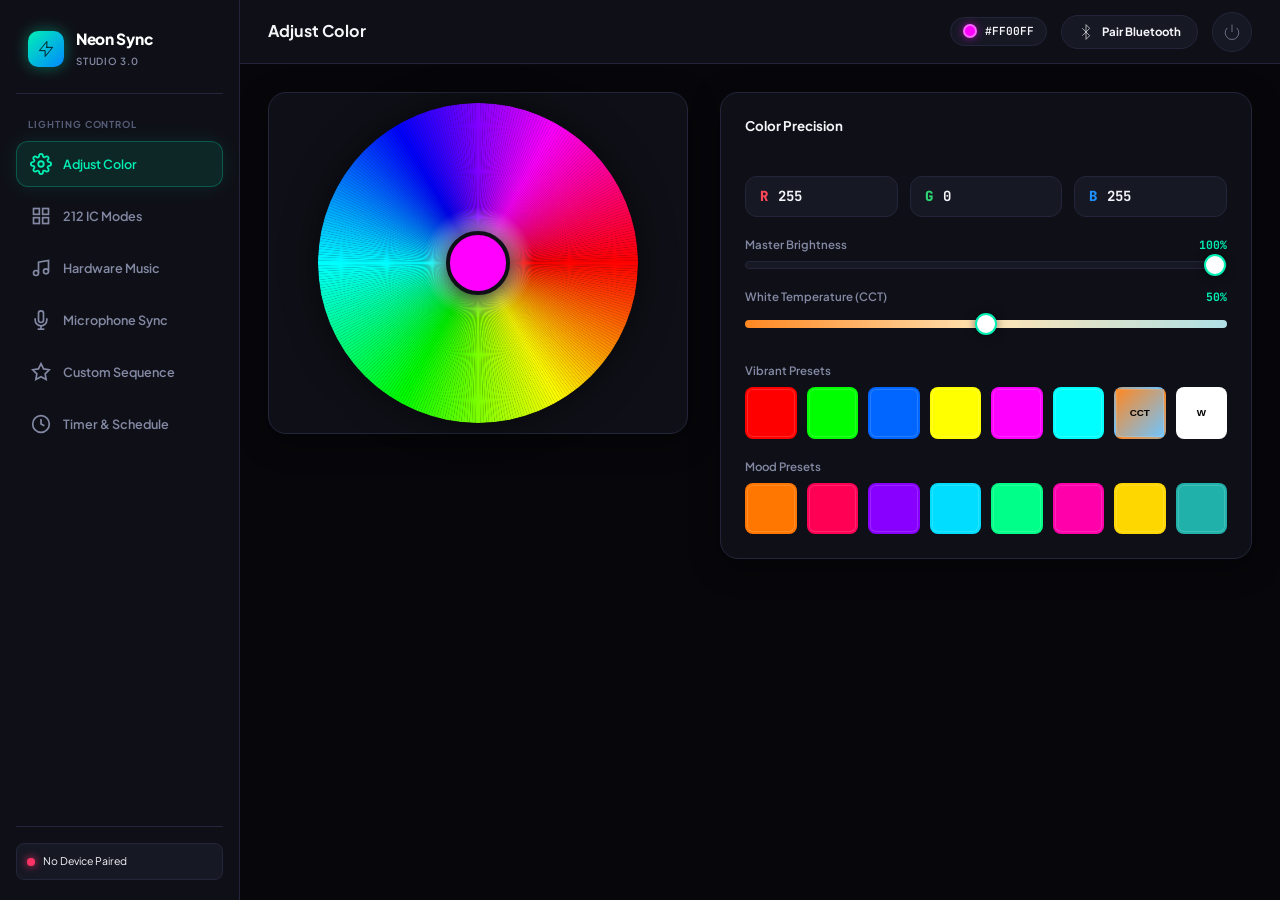
==== led-controller/index.html @ 28103289 "feat: Neon Sync - Web Bluetooth LED Studio with dual PC & Mobile layouts" ====
<!DOCTYPE html>
<html lang="en">
<head>
    <meta charset="UTF-8">
    <meta name="viewport" content="width=device-width, initial-scale=1.0, maximum-scale=1.0, user-scalable=no, viewport-fit=cover">
    <title>Neon Sync — Smart LED Studio</title>
    <meta name="description" content="Ultimate Web Bluetooth Controller for RGB & Addressable LED Strips (MELK-OA10 / ELK-BLEDOM)">
    <link href="https://fonts.googleapis.com/css2?family=Plus+Jakarta+Sans:wght@400;500;600;700;800&family=JetBrains+Mono:wght@500;700&display=swap" rel="stylesheet">
    <style>
        :root {
            --bg-base: #07070b;
            --bg-surface: #0f1017;
            --bg-elevated: #161824;
            --bg-elevated-2: #1e2030;
            --border: #23263a;
            --border-light: #2f344d;
            --text-main: #f4f5f8;
            --text-muted: #8389a4;
            --text-sub: #565c78;
            --accent: #00f0b5;
            --accent-rgb: 0, 240, 181;
            --accent-glow: rgba(0, 240, 181, 0.35);
            --danger: #ff3366;
            --warm: #ffaa44;
            --cool: #70c4ff;
            --radius-lg: 18px;
            --radius-md: 12px;
            --radius-sm: 8px;
            --sidebar-w: 240px;
            --header-h: 64px;
        }

        *, *::before, *::after {
            box-sizing: border-box;
            margin: 0;
            padding: 0;
            -webkit-tap-highlight-color: transparent;
        }

        html, body {
            width: 100%;
            height: 100%;
            overflow: hidden;
            background-color: var(--bg-base);
            color: var(--text-main);
            font-family: 'Plus Jakarta Sans', -apple-system, BlinkMacSystemFont, sans-serif;
            font-size: 14px;
            line-height: 1.4;
        }

        /* ========================================================
           PC / LAPTOP LAYOUT (Default >= 768px)
           ======================================================== */
        .app-container {
            display: flex;
            width: 100vw;
            height: 100vh;
            background-color: var(--bg-base);
        }

        /* --- DESKTOP SIDEBAR --- */
        .sidebar {
            width: var(--sidebar-w);
            height: 100%;
            background-color: var(--bg-surface);
            border-right: 1px solid var(--border);
            display: flex;
            flex-direction: column;
            padding: 20px 16px;
            flex-shrink: 0;
            z-index: 20;
        }

        .brand {
            display: flex;
            align-items: center;
            gap: 12px;
            padding: 8px 12px 24px;
            border-bottom: 1px solid var(--border);
            margin-bottom: 16px;
        }

        .brand-icon {
            width: 36px;
            height: 36px;
            border-radius: 10px;
            background: linear-gradient(135deg, #00f0b5, #0088ff);
            display: flex;
            align-items: center;
            justify-content: center;
            box-shadow: 0 0 15px rgba(0, 240, 181, 0.4);
        }

        .brand-icon svg {
            width: 20px;
            height: 20px;
            color: #000;
        }

        .brand-text h1 {
            font-size: 1.1rem;
            font-weight: 800;
            letter-spacing: -0.02em;
            color: #fff;
        }

        .brand-text span {
            font-size: 0.7rem;
            color: var(--text-muted);
            font-weight: 600;
            text-transform: uppercase;
            letter-spacing: 0.08em;
        }

        .nav-group {
            display: flex;
            flex-direction: column;
            gap: 6px;
            flex: 1;
        }

        .nav-label {
            font-size: 0.68rem;
            font-weight: 700;
            text-transform: uppercase;
            letter-spacing: 0.1em;
            color: var(--text-sub);
            padding: 8px 12px 4px;
        }

        .nav-btn {
            display: flex;
            align-items: center;
            gap: 12px;
            padding: 12px 14px;
            border-radius: var(--radius-md);
            background: transparent;
            border: 1px solid transparent;
            color: var(--text-muted);
            font-size: 0.9rem;
            font-weight: 600;
            cursor: pointer;
            transition: all 0.2s cubic-bezier(0.16, 1, 0.3, 1);
            text-align: left;
            font-family: inherit;
        }

        .nav-btn svg {
            width: 20px;
            height: 20px;
            stroke-width: 2;
            transition: transform 0.2s;
        }

        .nav-btn:hover {
            background-color: var(--bg-elevated);
            color: var(--text-main);
        }

        .nav-btn.active {
            background-color: rgba(var(--accent-rgb), 0.1);
            border-color: rgba(var(--accent-rgb), 0.25);
            color: var(--accent);
            box-shadow: 0 0 20px rgba(var(--accent-rgb), 0.1);
        }

        .nav-btn.active svg {
            transform: scale(1.1);
            color: var(--accent);
        }

        .sidebar-footer {
            padding-top: 16px;
            border-top: 1px solid var(--border);
            display: flex;
            flex-direction: column;
            gap: 10px;
        }

        .device-info-badge {
            background: var(--bg-elevated);
            border: 1px solid var(--border);
            border-radius: var(--radius-sm);
            padding: 10px;
            font-size: 0.75rem;
            display: flex;
            align-items: center;
            gap: 8px;
        }

        .status-light {
            width: 8px;
            height: 8px;
            border-radius: 50%;
            background: var(--danger);
            box-shadow: 0 0 8px var(--danger);
            transition: all 0.3s;
        }

        .status-light.connected {
            background: var(--accent);
            box-shadow: 0 0 10px var(--accent);
        }

        /* --- MAIN VIEW AREA (PC) --- */
        .main-wrapper {
            flex: 1;
            display: flex;
            flex-direction: column;
            height: 100%;
            overflow: hidden;
            min-width: 0;
            background-color: var(--bg-base);
        }

        /* --- TOP APP HEADER (PC & Mobile) --- */
        .header-bar {
            height: var(--header-h);
            background-color: var(--bg-surface);
            border-bottom: 1px solid var(--border);
            display: flex;
            align-items: center;
            justify-content: space-between;
            padding: 0 28px;
            flex-shrink: 0;
            z-index: 10;
        }

        .header-left {
            display: flex;
            align-items: center;
            gap: 16px;
        }

        .page-title {
            font-size: 1.15rem;
            font-weight: 700;
            color: var(--text-main);
        }

        .header-right {
            display: flex;
            align-items: center;
            gap: 14px;
        }

        .live-preview-pill {
            display: flex;
            align-items: center;
            gap: 8px;
            background: var(--bg-elevated);
            border: 1px solid var(--border);
            padding: 6px 12px;
            border-radius: 100px;
            font-size: 0.8rem;
            font-weight: 600;
            font-family: 'JetBrains Mono', monospace;
        }

        .color-dot-live {
            width: 14px;
            height: 14px;
            border-radius: 50%;
            background: #ff00ff;
            box-shadow: 0 0 8px rgba(255, 0, 255, 0.6);
            border: 2px solid rgba(255, 255, 255, 0.4);
            transition: background 0.2s;
        }

        .btn-connect {
            display: flex;
            align-items: center;
            gap: 8px;
            background: var(--bg-elevated);
            color: var(--text-main);
            border: 1px solid var(--border);
            padding: 8px 16px;
            border-radius: 100px;
            font-size: 0.82rem;
            font-weight: 700;
            cursor: pointer;
            transition: all 0.2s;
            font-family: inherit;
        }

        .btn-connect:hover {
            background: var(--bg-elevated-2);
            border-color: var(--border-light);
        }

        .btn-connect.connected {
            background: rgba(var(--accent-rgb), 0.12);
            color: var(--accent);
            border-color: var(--accent);
            box-shadow: 0 0 15px rgba(var(--accent-rgb), 0.2);
        }

        .btn-power {
            width: 40px;
            height: 40px;
            border-radius: 50%;
            background: var(--bg-elevated);
            border: 1px solid var(--border);
            color: var(--text-muted);
            display: flex;
            align-items: center;
            justify-content: center;
            cursor: pointer;
            transition: all 0.25s;
        }

        .btn-power:hover {
            border-color: var(--danger);
            color: var(--danger);
        }

        .btn-power.on {
            background: var(--accent);
            color: #000;
            border-color: var(--accent);
            box-shadow: 0 0 20px var(--accent-glow);
        }

        /* --- SCROLLABLE TAB CONTAINER --- */
        .tab-viewport {
            flex: 1;
            overflow-y: auto;
            overflow-x: hidden;
            padding: 28px;
            scrollbar-width: thin;
            scrollbar-color: var(--border) transparent;
        }

        .tab-viewport::-webkit-scrollbar {
            width: 6px;
        }

        .tab-viewport::-webkit-scrollbar-thumb {
            background: var(--border);
            border-radius: 3px;
        }

        .tab-pane {
            display: none;
            animation: fadeIn 0.25s ease-out;
            max-width: 1200px;
            margin: 0 auto;
        }

        .tab-pane.active {
            display: block;
        }

        @keyframes fadeIn {
            from { opacity: 0; transform: translateY(6px); }
            to { opacity: 1; transform: translateY(0); }
        }

        /* ========================================================
           TAB 1: ADJUST (PC MULTI-COLUMN GRID)
           ======================================================== */
        .adjust-grid {
            display: grid;
            grid-template-columns: 420px 1fr;
            gap: 32px;
            align-items: start;
        }

        .card {
            background: var(--bg-surface);
            border: 1px solid var(--border);
            border-radius: var(--radius-lg);
            padding: 24px;
            box-shadow: 0 8px 30px rgba(0, 0, 0, 0.4);
        }

        .card-header {
            display: flex;
            align-items: center;
            justify-content: space-between;
            margin-bottom: 20px;
        }

        .card-title {
            font-size: 0.95rem;
            font-weight: 700;
            color: var(--text-main);
            display: flex;
            align-items: center;
            gap: 8px;
        }

        .wheel-container {
            display: flex;
            flex-direction: column;
            align-items: center;
            justify-content: center;
            padding: 10px 0;
        }

        .wheel-canvas-wrap {
            position: relative;
            width: 320px;
            height: 320px;
            border-radius: 50%;
            display: flex;
            align-items: center;
            justify-content: center;
            box-shadow: 0 0 35px rgba(0, 0, 0, 0.6);
        }

        #colorWheel {
            border-radius: 50%;
            cursor: crosshair;
            width: 100%;
            height: 100%;
            touch-action: none;
        }

        .wheel-center-preview {
            position: absolute;
            width: 64px;
            height: 64px;
            border-radius: 50%;
            background: #ff00ff;
            border: 4px solid var(--bg-surface);
            box-shadow: 0 4px 20px rgba(0, 0, 0, 0.8);
            pointer-events: none;
            transition: background 0.1s;
        }

        .controls-stack {
            display: flex;
            flex-direction: column;
            gap: 20px;
        }

        /* Precision Inputs */
        .rgb-inputs-row {
            display: grid;
            grid-template-columns: repeat(3, 1fr);
            gap: 12px;
        }

        .rgb-box {
            background: var(--bg-elevated);
            border: 1px solid var(--border);
            border-radius: var(--radius-md);
            padding: 10px 14px;
            display: flex;
            align-items: center;
            gap: 10px;
        }

        .rgb-box span {
            font-weight: 800;
            font-size: 1rem;
            font-family: 'JetBrains Mono', monospace;
        }

        .rgb-box.r-box span { color: #ff4757; }
        .rgb-box.g-box span { color: #2ed573; }
        .rgb-box.b-box span { color: #1e90ff; }

        .rgb-box input {
            width: 100%;
            background: transparent;
            border: none;
            color: var(--text-main);
            font-size: 1rem;
            font-weight: 700;
            font-family: 'JetBrains Mono', monospace;
            outline: none;
        }

        /* Modern Range Sliders */
        .slider-component {
            display: flex;
            flex-direction: column;
            gap: 8px;
        }

        .slider-top {
            display: flex;
            justify-content: space-between;
            align-items: center;
            font-size: 0.82rem;
            font-weight: 600;
            color: var(--text-muted);
        }

        .slider-val-badge {
            color: var(--accent);
            font-family: 'JetBrains Mono', monospace;
            font-weight: 700;
        }

        .range-slider {
            -webkit-appearance: none;
            appearance: none;
            width: 100%;
            height: 8px;
            background: var(--bg-elevated);
            border: 1px solid var(--border);
            border-radius: 100px;
            outline: none;
        }

        .range-slider::-webkit-slider-thumb {
            -webkit-appearance: none;
            appearance: none;
            width: 22px;
            height: 22px;
            border-radius: 50%;
            background: #fff;
            cursor: pointer;
            box-shadow: 0 0 10px rgba(0, 0, 0, 0.5);
            border: 2px solid var(--accent);
            transition: transform 0.15s;
        }

        .range-slider::-webkit-slider-thumb:hover {
            transform: scale(1.15);
        }

        /* CCT Color Temperature Slider */
        .cct-slider-wrap {
            position: relative;
        }

        .cct-slider {
            background: linear-gradient(90deg, #ff8822 0%, #ffe4b5 50%, #b0e0e6 100%);
            border: none;
        }

        /* Preset Color Buttons */
        .palette-grid {
            display: grid;
            grid-template-columns: repeat(8, 1fr);
            gap: 10px;
        }

        .palette-chip {
            aspect-ratio: 1;
            border-radius: var(--radius-sm);
            border: 2px solid transparent;
            cursor: pointer;
            transition: all 0.15s cubic-bezier(0.16, 1, 0.3, 1);
            position: relative;
            box-shadow: inset 0 0 0 1px rgba(255, 255, 255, 0.15);
            display: flex;
            align-items: center;
            justify-content: center;
            font-size: 0.7rem;
            font-weight: 800;
            color: #000;
        }

        .palette-chip:hover {
            transform: scale(1.15);
            z-index: 2;
            box-shadow: 0 4px 12px rgba(0, 0, 0, 0.5);
        }

        .palette-chip:active {
            transform: scale(0.95);
        }

        /* ========================================================
           TAB 2: STYLE (212 ADDRESSABLE MODES)
           ======================================================== */
        .style-header-bar {
            display: flex;
            align-items: center;
            justify-content: space-between;
            gap: 20px;
            margin-bottom: 24px;
            background: var(--bg-surface);
            padding: 16px 20px;
            border-radius: var(--radius-md);
            border: 1px solid var(--border);
        }

        .category-tabs {
            display: flex;
            background: var(--bg-elevated);
            padding: 4px;
            border-radius: var(--radius-sm);
            gap: 4px;
        }

        .cat-btn {
            background: transparent;
            border: none;
            color: var(--text-muted);
            padding: 8px 16px;
            border-radius: 6px;
            font-size: 0.85rem;
            font-weight: 600;
            cursor: pointer;
            transition: all 0.2s;
            font-family: inherit;
        }

        .cat-btn.active {
            background: var(--accent);
            color: #000;
            box-shadow: 0 2px 8px var(--accent-glow);
        }

        .modes-grid-container {
            display: grid;
            grid-template-columns: repeat(auto-fill, minmax(200px, 1fr));
            gap: 12px;
            max-height: calc(100vh - 280px);
            overflow-y: auto;
            padding-right: 6px;
        }

        .mode-tile {
            background: var(--bg-surface);
            border: 1px solid var(--border);
            border-radius: var(--radius-md);
            padding: 16px;
            cursor: pointer;
            transition: all 0.2s;
            display: flex;
            align-items: center;
            gap: 12px;
        }

        .mode-tile:hover {
            border-color: rgba(var(--accent-rgb), 0.4);
            background: var(--bg-elevated);
            transform: translateY(-2px);
        }

        .mode-tile.active {
            border-color: var(--accent);
            background: rgba(var(--accent-rgb), 0.08);
            box-shadow: 0 0 20px rgba(var(--accent-rgb), 0.15);
        }

        .mode-tile-num {
            font-family: 'JetBrains Mono', monospace;
            font-size: 0.75rem;
            font-weight: 700;
            color: var(--text-sub);
            background: var(--bg-elevated);
            padding: 4px 8px;
            border-radius: 6px;
        }

        .mode-tile.active .mode-tile-num {
            color: var(--accent);
            background: rgba(var(--accent-rgb), 0.15);
        }

        .mode-tile-name {
            font-size: 0.88rem;
            font-weight: 600;
            color: var(--text-main);
            white-space: nowrap;
            overflow: hidden;
            text-overflow: ellipsis;
        }

        /* ========================================================
           TAB 3: MUSIC (HARDWARE CHIP MODES)
           ======================================================== */
        .music-cards-grid {
            display: grid;
            grid-template-columns: repeat(auto-fill, minmax(220px, 1fr));
            gap: 16px;
        }

        .hw-music-card {
            background: var(--bg-surface);
            border: 1px solid var(--border);
            border-radius: var(--radius-lg);
            padding: 24px 20px;
            display: flex;
            flex-direction: column;
            align-items: center;
            text-align: center;
            gap: 12px;
            cursor: pointer;
            transition: all 0.2s;
        }

        .hw-music-card:hover {
            border-color: rgba(var(--accent-rgb), 0.4);
            transform: translateY(-3px);
            background: var(--bg-elevated);
        }

        .hw-music-card.active {
            border-color: var(--accent);
            background: rgba(var(--accent-rgb), 0.1);
            box-shadow: 0 0 25px rgba(var(--accent-rgb), 0.2);
        }

        .hw-music-icon {
            font-size: 2.2rem;
        }

        .hw-music-name {
            font-size: 1rem;
            font-weight: 700;
            color: var(--text-main);
        }

        .hw-music-desc {
            font-size: 0.75rem;
            color: var(--text-muted);
        }

        /* ========================================================
           TAB 4: MIC SYNC (LIVE BROWSER WEB AUDIO)
           ======================================================== */
        .mic-layout {
            display: flex;
            flex-direction: column;
            gap: 28px;
            max-width: 800px;
            margin: 0 auto;
        }

        .mic-hero-card {
            background: var(--bg-surface);
            border: 1px solid var(--border);
            border-radius: var(--radius-lg);
            padding: 28px;
            display: flex;
            flex-direction: column;
            align-items: center;
            gap: 20px;
            text-align: center;
        }

        .visualizer-canvas {
            width: 100%;
            height: 120px;
            background: var(--bg-elevated);
            border-radius: var(--radius-md);
            border: 1px solid var(--border);
        }

        .models-grid-8 {
            display: grid;
            grid-template-columns: repeat(4, 1fr);
            gap: 12px;
            width: 100%;
        }

        .model-chip {
            background: var(--bg-elevated);
            border: 1px solid var(--border);
            border-radius: var(--radius-md);
            padding: 14px 10px;
            display: flex;
            flex-direction: column;
            align-items: center;
            gap: 6px;
            cursor: pointer;
            transition: all 0.2s;
            font-family: inherit;
        }

        .model-chip:hover {
            border-color: var(--border-light);
            background: var(--bg-elevated-2);
        }

        .model-chip.active {
            border-color: var(--accent);
            background: rgba(var(--accent-rgb), 0.12);
            color: var(--accent);
            box-shadow: 0 0 15px rgba(var(--accent-rgb), 0.15);
        }

        .model-chip-icon {
            font-size: 1.4rem;
        }

        .model-chip-title {
            font-size: 0.8rem;
            font-weight: 700;
            color: var(--text-main);
        }

        .model-chip.active .model-chip-title {
            color: var(--accent);
        }

        /* ========================================================
           TAB 5: CUSTOM SEQUENCE STUDIO
           ======================================================== */
        .seq-studio {
            display: flex;
            flex-direction: column;
            gap: 24px;
            max-width: 800px;
            margin: 0 auto;
        }

        .timeline-box {
            background: var(--bg-surface);
            border: 1px solid var(--border);
            border-radius: var(--radius-lg);
            padding: 24px;
        }

        .timeline-blocks {
            display: flex;
            flex-wrap: wrap;
            gap: 12px;
            min-height: 70px;
            align-items: center;
            justify-content: flex-start;
            padding: 16px;
            background: var(--bg-elevated);
            border-radius: var(--radius-md);
            border: 1px dashed var(--border-light);
            margin-bottom: 20px;
        }

        .timeline-block {
            width: 48px;
            height: 48px;
            border-radius: var(--radius-sm);
            border: 2px solid rgba(255, 255, 255, 0.2);
            cursor: pointer;
            position: relative;
            transition: all 0.2s;
            box-shadow: 0 4px 10px rgba(0, 0, 0, 0.5);
        }

        .timeline-block:hover {
            transform: scale(1.1);
        }

        .timeline-block.active {
            transform: scale(1.25);
            border-color: var(--accent);
            box-shadow: 0 0 20px var(--accent-glow);
            z-index: 5;
        }

        .timeline-controls {
            display: flex;
            gap: 12px;
            align-items: center;
        }

        .color-picker-custom {
            width: 48px;
            height: 48px;
            border: 2px solid var(--border);
            border-radius: var(--radius-sm);
            background: none;
            cursor: pointer;
            padding: 0;
        }

        .color-picker-custom::-webkit-color-swatch-wrapper { padding: 0; }
        .color-picker-custom::-webkit-color-swatch { border: none; border-radius: 6px; }

        /* ========================================================
           TAB 6: SCHEDULE & AUTOMATION
           ======================================================== */
        .schedule-grid {
            display: grid;
            grid-template-columns: 1fr 1fr;
            gap: 24px;
            max-width: 800px;
            margin: 0 auto;
        }

        .timer-buttons-grid {
            display: grid;
            grid-template-columns: repeat(2, 1fr);
            gap: 10px;
        }

        .btn-timer {
            background: var(--bg-elevated);
            border: 1px solid var(--border);
            color: var(--text-main);
            padding: 14px;
            border-radius: var(--radius-md);
            font-size: 0.9rem;
            font-weight: 700;
            cursor: pointer;
            transition: all 0.2s;
            font-family: inherit;
        }

        .btn-timer:hover {
            border-color: var(--accent);
            background: var(--bg-elevated-2);
        }

        .btn-timer.cancel-timer {
            grid-column: 1 / -1;
            border-color: rgba(255, 51, 102, 0.3);
            color: var(--danger);
        }

        .btn-timer.cancel-timer:hover {
            background: rgba(255, 51, 102, 0.1);
        }

        .time-pick-row {
            display: flex;
            align-items: center;
            justify-content: space-between;
            background: var(--bg-elevated);
            border: 1px solid var(--border);
            border-radius: var(--radius-md);
            padding: 12px 16px;
            margin-bottom: 12px;
        }

        .time-pick-row label {
            font-weight: 600;
            color: var(--text-muted);
        }

        .time-pick-row input[type="time"] {
            background: transparent;
            border: none;
            color: var(--text-main);
            font-size: 1.1rem;
            font-weight: 700;
            font-family: 'JetBrains Mono', monospace;
            outline: none;
        }

        /* Generic Action Buttons */
        .btn-action {
            padding: 12px 24px;
            border-radius: var(--radius-md);
            font-size: 0.9rem;
            font-weight: 700;
            cursor: pointer;
            border: none;
            transition: all 0.2s;
            font-family: inherit;
            display: inline-flex;
            align-items: center;
            justify-content: center;
            gap: 8px;
        }

        .btn-primary {
            background: var(--accent);
            color: #000;
            box-shadow: 0 4px 15px var(--accent-glow);
        }

        .btn-primary:hover {
            transform: translateY(-2px);
            box-shadow: 0 6px 20px var(--accent-glow);
        }

        .btn-outline {
            background: var(--bg-elevated);
            color: var(--text-main);
            border: 1px solid var(--border);
        }

        .btn-outline:hover {
            background: var(--bg-elevated-2);
            border-color: var(--border-light);
        }

        .btn-danger-outline {
            background: transparent;
            color: var(--danger);
            border: 1px solid rgba(255, 51, 102, 0.3);
        }

        .btn-danger-outline:hover {
            background: rgba(255, 51, 102, 0.1);
        }

        /* ========================================================
           MOBILE PHONE EXCLUSIVE STYLING (< 768px)
           ======================================================== */
        .mobile-bottom-nav {
            display: none;
        }

        @media (max-width: 767px) {
            .sidebar {
                display: none !important;
            }

            .header-bar {
                padding: 0 16px;
                height: 56px;
            }

            .page-title {
                font-size: 1rem;
            }

            .tab-viewport {
                padding: 16px;
                padding-bottom: 90px; /* space for bottom nav */
            }

            /* Adjust Grid on Mobile: 1 Column */
            .adjust-grid {
                grid-template-columns: 1fr;
                gap: 20px;
            }

            .wheel-canvas-wrap {
                width: 260px;
                height: 260px;
            }

            .wheel-center-preview {
                width: 52px;
                height: 52px;
            }

            .palette-grid {
                grid-template-columns: repeat(4, 1fr);
                gap: 8px;
            }

            .style-header-bar {
                flex-direction: column;
                align-items: stretch;
                gap: 12px;
            }

            .category-tabs {
                overflow-x: auto;
                scrollbar-width: none;
            }

            .category-tabs::-webkit-scrollbar { display: none; }

            .modes-grid-container {
                grid-template-columns: 1fr;
                max-height: calc(100vh - 240px);
            }

            .music-cards-grid {
                grid-template-columns: 1fr 1fr;
                gap: 10px;
            }

            .models-grid-8 {
                grid-template-columns: repeat(2, 1fr);
            }

            .schedule-grid {
                grid-template-columns: 1fr;
                gap: 16px;
            }

            /* MOBILE BOTTOM TAB BAR */
            .mobile-bottom-nav {
                display: flex;
                position: fixed;
                bottom: 0;
                left: 0;
                width: 100vw;
                height: 64px;
                background-color: var(--bg-surface);
                border-top: 1px solid var(--border);
                z-index: 100;
                padding-bottom: env(safe-area-inset-bottom);
                box-shadow: 0 -4px 20px rgba(0, 0, 0, 0.5);
            }

            .mob-nav-item {
                flex: 1;
                display: flex;
                flex-direction: column;
                align-items: center;
                justify-content: center;
                gap: 4px;
                background: transparent;
                border: none;
                color: var(--text-muted);
                font-size: 0.65rem;
                font-weight: 700;
                cursor: pointer;
                font-family: inherit;
                transition: color 0.15s;
            }

            .mob-nav-item svg {
                width: 20px;
                height: 20px;
                stroke-width: 2;
                transition: transform 0.15s;
            }

            .mob-nav-item.active {
                color: var(--accent);
            }

            .mob-nav-item.active svg {
                transform: translateY(-2px);
                color: var(--accent);
            }
        }
    </style>
</head>
<body>
    <div class="app-container">
        <!-- ============================================
             PC SIDEBAR NAVIGATION
             ============================================ -->
        <aside class="sidebar">
            <div class="brand">
                <div class="brand-icon">
                    <svg viewBox="0 0 24 24" fill="none" stroke="currentColor"><path stroke-linecap="round" stroke-linejoin="round" d="M13 10V3L4 14h7v7l9-11h-7z"/></svg>
                </div>
                <div class="brand-text">
                    <h1>Neon Sync</h1>
                    <span>Studio 3.0</span>
                </div>
            </div>

            <nav class="nav-group">
                <span class="nav-label">Lighting Control</span>
                <button class="nav-btn active" data-tab="tab-adjust">
                    <svg viewBox="0 0 24 24" fill="none" stroke="currentColor"><circle cx="12" cy="12" r="3"/><path d="M19.4 15a1.65 1.65 0 0 0 .33 1.82l.06.06a2 2 0 0 1 0 2.83 2 2 0 0 1-2.83 0l-.06-.06a1.65 1.65 0 0 0-1.82-.33 1.65 1.65 0 0 0-1 1.51V21a2 2 0 0 1-2 2 2 2 0 0 1-2-2v-.09A1.65 1.65 0 0 0 9 19.4a1.65 1.65 0 0 0-1.82.33l-.06.06a2 2 0 0 1-2.83 0 2 2 0 0 1 0-2.83l.06-.06A1.65 1.65 0 0 0 4.68 15a1.65 1.65 0 0 0-1.51-1H3a2 2 0 0 1-2-2 2 2 0 0 1 2-2h.09A1.65 1.65 0 0 0 4.6 9a1.65 1.65 0 0 0-.33-1.82l-.06-.06a2 2 0 0 1 0-2.83 2 2 0 0 1 2.83 0l.06.06A1.65 1.65 0 0 0 9 4.68a1.65 1.65 0 0 0 1-1.51V3a2 2 0 0 1 2-2 2 2 0 0 1 2 2v.09a1.65 1.65 0 0 0 1 1.51 1.65 1.65 0 0 0 1.82-.33l.06-.06a2 2 0 0 1 2.83 0 2 2 0 0 1 0 2.83l-.06.06a1.65 1.65 0 0 0-.33 1.82V9a1.65 1.65 0 0 0 1.51 1H21a2 2 0 0 1 2 2 2 2 0 0 1-2 2h-.09a1.65 1.65 0 0 0-1.51 1z"/></svg>
                    <span>Adjust Color</span>
                </button>
                <button class="nav-btn" data-tab="tab-style">
                    <svg viewBox="0 0 24 24" fill="none" stroke="currentColor"><rect x="3" y="3" width="7" height="7"/><rect x="14" y="3" width="7" height="7"/><rect x="14" y="14" width="7" height="7"/><rect x="3" y="14" width="7" height="7"/></svg>
                    <span>212 IC Modes</span>
                </button>
                <button class="nav-btn" data-tab="tab-music">
                    <svg viewBox="0 0 24 24" fill="none" stroke="currentColor"><path d="M9 18V5l12-2v13"/><circle cx="6" cy="18" r="3"/><circle cx="18" cy="16" r="3"/></svg>
                    <span>Hardware Music</span>
                </button>
                <button class="nav-btn" data-tab="tab-mic">
                    <svg viewBox="0 0 24 24" fill="none" stroke="currentColor"><path d="M12 1a3 3 0 0 0-3 3v8a3 3 0 0 0 6 0V4a3 3 0 0 0-3-3z"/><path d="M19 10v2a7 7 0 0 1-14 0v-2"/><line x1="12" y1="19" x2="12" y2="23"/><line x1="8" y1="23" x2="16" y2="23"/></svg>
                    <span>Microphone Sync</span>
                </button>
                <button class="nav-btn" data-tab="tab-custom">
                    <svg viewBox="0 0 24 24" fill="none" stroke="currentColor"><polygon points="12 2 15.09 8.26 22 9.27 17 14.14 18.18 21.02 12 17.77 5.82 21.02 7 14.14 2 9.27 8.91 8.26 12 2"/></svg>
                    <span>Custom Sequence</span>
                </button>
                <button class="nav-btn" data-tab="tab-schedule">
                    <svg viewBox="0 0 24 24" fill="none" stroke="currentColor"><circle cx="12" cy="12" r="10"/><polyline points="12 6 12 12 16 14"/></svg>
                    <span>Timer & Schedule</span>
                </button>
            </nav>

            <div class="sidebar-footer">
                <div class="device-info-badge">
                    <span class="status-light" id="sidebarStatusLight"></span>
                    <span id="sidebarDeviceName">No Device Paired</span>
                </div>
            </div>
        </aside>

        <!-- ============================================
             MAIN CONTENT VIEW AREA
             ============================================ -->
        <div class="main-wrapper">
            <!-- TOP APP BAR -->
            <header class="header-bar">
                <div class="header-left">
                    <h2 class="page-title" id="pageTitle">Adjust Color</h2>
                </div>
                <div class="header-right">
                    <div class="live-preview-pill">
                        <div class="color-dot-live" id="liveColorDot"></div>
                        <span id="liveHexLabel">#FF00FF</span>
                    </div>
                    <button id="connectBtn" class="btn-connect">
                        <svg viewBox="0 0 24 24" width="16" height="16" stroke="currentColor" fill="none"><path d="M6.5 6.5l11 11L12 23V1l5.5 5.5-11 11"/></svg>
                        <span id="connStatusText">Pair Bluetooth</span>
                    </button>
                    <button id="powerBtn" class="btn-power">
                        <svg viewBox="0 0 24 24" width="18" height="18" stroke="currentColor" fill="none"><path d="M18.36 6.64a9 9 0 1 1-12.73 0"/><line x1="12" y1="2" x2="12" y2="12"/></svg>
                    </button>
                </div>
            </header>

            <!-- SCROLLABLE TAB VIEWPORT -->
            <main class="tab-viewport">
                <!-- ============================================
                     TAB 1: ADJUST
                     ============================================ -->
                <section class="tab-pane active" id="tab-adjust">
                    <div class="adjust-grid">
                        <!-- Left Card: Color Wheel -->
                        <div class="card wheel-container">
                            <div class="wheel-canvas-wrap">
                                <canvas id="colorWheel" width="400" height="400"></canvas>
                                <div class="wheel-center-preview" id="wheelCenterPreview"></div>
                            </div>
                        </div>

                        <!-- Right Card: Controls & Palettes -->
                        <div class="card controls-stack">
                            <div class="card-header">
                                <h3 class="card-title">Color Precision</h3>
                            </div>

                            <!-- RGB Numeric Inputs -->
                            <div class="rgb-inputs-row">
                                <div class="rgb-box r-box"><span>R</span><input type="number" id="inputR" min="0" max="255" value="255"></div>
                                <div class="rgb-box g-box"><span>G</span><input type="number" id="inputG" min="0" max="255" value="0"></div>
                                <div class="rgb-box b-box"><span>B</span><input type="number" id="inputB" min="0" max="255" value="255"></div>
                            </div>

                            <!-- Brightness Slider -->
                            <div class="slider-component">
                                <div class="slider-top">
                                    <span>Master Brightness</span>
                                    <span class="slider-val-badge" id="brightVal">100%</span>
                                </div>
                                <input type="range" id="brightnessSlider" min="0" max="100" value="100" class="range-slider">
                            </div>

                            <!-- Color Temperature CCT Slider -->
                            <div class="slider-component">
                                <div class="slider-top">
                                    <span>White Temperature (CCT)</span>
                                    <span class="slider-val-badge" id="cctVal">50%</span>
                                </div>
                                <div class="cct-slider-wrap">
                                    <input type="range" id="cctSlider" min="0" max="100" value="50" class="range-slider cct-slider">
                                </div>
                            </div>

                            <!-- Quick Presets -->
                            <div class="slider-component" style="margin-top: 10px;">
                                <div class="slider-top">
                                    <span>Vibrant Presets</span>
                                </div>
                                <div class="palette-grid">
                                    <button class="palette-chip" style="background:#ff0000" data-r="255" data-g="0" data-b="0"></button>
                                    <button class="palette-chip" style="background:#00ff00" data-r="0" data-g="255" data-b="0"></button>
                                    <button class="palette-chip" style="background:#0066ff" data-r="0" data-g="102" data-b="255"></button>
                                    <button class="palette-chip" style="background:#ffff00" data-r="255" data-g="255" data-b="0"></button>
                                    <button class="palette-chip" style="background:#ff00ff" data-r="255" data-g="0" data-b="255"></button>
                                    <button class="palette-chip" style="background:#00ffff" data-r="0" data-g="255" data-b="255"></button>
                                    <button class="palette-chip" style="background:linear-gradient(135deg,#ff8822,#70c4ff); color:#000;" id="cctPresetBtn">CCT</button>
                                    <button class="palette-chip" style="background:#ffffff" data-r="255" data-g="255" data-b="255">W</button>
                                </div>
                            </div>

                            <!-- Scene Presets -->
                            <div class="slider-component">
                                <div class="slider-top">
                                    <span>Mood Presets</span>
                                </div>
                                <div class="palette-grid">
                                    <button class="palette-chip" style="background:#ff7700" data-r="255" data-g="119" data-b="0"></button>
                                    <button class="palette-chip" style="background:#ff0055" data-r="255" data-g="0" data-b="85"></button>
                                    <button class="palette-chip" style="background:#8800ff" data-r="136" data-g="0" data-b="255"></button>
                                    <button class="palette-chip" style="background:#00ddff" data-r="0" data-g="221" data-b="255"></button>
                                    <button class="palette-chip" style="background:#00ff88" data-r="0" data-g="255" data-b="136"></button>
                                    <button class="palette-chip" style="background:#ff00aa" data-r="255" data-g="0" data-b="170"></button>
                                    <button class="palette-chip" style="background:#ffd700" data-r="255" data-g="215" data-b="0"></button>
                                    <button class="palette-chip" style="background:#20b2aa" data-r="32" data-g="178" data-b="170"></button>
                                </div>
                            </div>
                        </div>
                    </div>
                </section>

                <!-- ============================================
                     TAB 2: STYLE (212 IC MODES)
                     ============================================ -->
                <section class="tab-pane" id="tab-style">
                    <div class="style-header-bar">
                        <div class="category-tabs">
                            <button class="cat-btn active" data-filter="basic">Basic (1-47)</button>
                            <button class="cat-btn" data-filter="curtain">Curtain (48-99)</button>
                            <button class="cat-btn" data-filter="trans">Trans (100-150)</button>
                            <button class="cat-btn" data-filter="water">Water (151-212)</button>
                        </div>
                        <div class="slider-component" style="min-width: 240px;">
                            <div class="slider-top">
                                <span>Animation Speed</span>
                                <span class="slider-val-badge" id="styleSpeedVal">50</span>
                            </div>
                            <input type="range" id="speedSlider" min="0" max="100" value="50" class="range-slider">
                        </div>
                    </div>

                    <div class="modes-grid-container" id="modesList">
                        <!-- Populated by JS -->
                    </div>
                </section>

                <!-- ============================================
                     TAB 3: HARDWARE MUSIC MODES
                     ============================================ -->
                <section class="tab-pane" id="tab-music">
                    <div class="style-header-bar" style="margin-bottom: 24px;">
                        <div>
                            <h3 style="font-size: 1rem; font-weight:700;">Chipset Audio Sync</h3>
                            <p style="color:var(--text-muted); font-size:0.8rem;">Internal microphone on the LED strip hardware.</p>
                        </div>
                        <div class="slider-component" style="min-width: 200px;">
                            <div class="slider-top">
                                <span>Reaction Speed</span>
                            </div>
                            <input type="range" id="musicHwSpeed" min="0" max="100" value="50" class="range-slider">
                        </div>
                    </div>

                    <div class="music-cards-grid" id="hwMusicGrid">
                        <!-- Populated by JS -->
                    </div>
                </section>

                <!-- ============================================
                     TAB 4: MICROPHONE SYNC (WEB AUDIO)
                     ============================================ -->
                <section class="tab-pane" id="tab-mic">
                    <div class="mic-layout">
                        <div class="mic-hero-card">
                            <h3 style="font-size: 1.2rem; font-weight: 800;">Real-Time Browser Audio Sync</h3>
                            <p style="color: var(--text-muted); font-size: 0.85rem; max-width: 500px;">
                                Streams audio directly from your laptop or mobile microphone with ultra-low latency.
                            </p>

                            <canvas id="visualizer" class="visualizer-canvas" width="700" height="140"></canvas>

                            <div style="display: flex; gap: 16px; align-items: center; width: 100%; max-width: 400px;">
                                <div class="slider-component" style="flex:1;">
                                    <div class="slider-top">
                                        <span>Mic Sensitivity</span>
                                        <span class="slider-val-badge" id="micSensVal">5</span>
                                    </div>
                                    <input type="range" id="micSensitivity" min="1" max="10" value="5" class="range-slider">
                                </div>
                                <button id="musicSyncBtn" class="btn-action btn-primary" style="margin-top: 14px;">
                                    Start Listening
                                </button>
                            </div>
                        </div>

                        <div class="card">
                            <div class="card-header">
                                <h3 class="card-title">Select Reaction Algorithm</h3>
                            </div>
                            <div class="models-grid-8" id="micModelsContainer">
                                <button class="model-chip active" data-model="1"><span class="model-chip-icon">🎵</span><span class="model-chip-title">Classic Beat</span></button>
                                <button class="model-chip" data-model="2"><span class="model-chip-icon">🌈</span><span class="model-chip-title">Dynamic RGB</span></button>
                                <button class="model-chip" data-model="3"><span class="model-chip-icon">✨</span><span class="model-chip-title">Rainbow Flow</span></button>
                                <button class="model-chip" data-model="4"><span class="model-chip-icon">⚡</span><span class="model-chip-title">Strobe Beat</span></button>
                                <button class="model-chip" data-model="5"><span class="model-chip-icon">💫</span><span class="model-chip-title">Energy Pulse</span></button>
                                <button class="model-chip" data-model="6"><span class="model-chip-icon">🔊</span><span class="model-chip-title">Bass Drop</span></button>
                                <button class="model-chip" data-model="7"><span class="model-chip-icon">🎸</span><span class="model-chip-title">Vocal React</span></button>
                                <button class="model-chip" data-model="8"><span class="model-chip-icon">🌊</span><span class="model-chip-title">Chill Wave</span></button>
                            </div>
                        </div>
                    </div>
                </section>

                <!-- ============================================
                     TAB 5: CUSTOM SEQUENCE STUDIO
                     ============================================ -->
                <section class="tab-pane" id="tab-custom">
                    <div class="seq-studio">
                        <div class="timeline-box">
                            <div class="card-header">
                                <h3 class="card-title">Color Sequence Timeline</h3>
                                <button id="clearSeqBtn" class="btn-action btn-danger-outline" style="padding: 6px 14px; font-size: 0.78rem;">Clear All</button>
                            </div>

                            <div class="timeline-blocks" id="seqTimeline">
                                <!-- Populated by JS -->
                            </div>

                            <div class="timeline-controls">
                                <input type="color" id="seqColorPicker" value="#00f0b5" class="color-picker-custom">
                                <button id="addSeqColorBtn" class="btn-action btn-outline">+ Add Color</button>
                            </div>
                        </div>

                        <div class="card controls-stack">
                            <div class="slider-component">
                                <div class="slider-top">
                                    <span>Cycle Speed</span>
                                    <span class="slider-val-badge" id="seqSpeedVal">Medium</span>
                                </div>
                                <input type="range" id="seqSpeedSlider" min="0" max="100" value="50" class="range-slider">
                            </div>

                            <div style="display: flex; gap: 10px;">
                                <button class="btn-action btn-outline trans-mode-btn active" data-trans="jump" style="flex:1;">Instant Jump</button>
                                <button class="btn-action btn-outline trans-mode-btn" data-trans="fade" style="flex:1;">Smooth Fade</button>
                            </div>

                            <button id="playSeqBtn" class="btn-action btn-primary" style="width: 100%;">
                                Play Custom Sequence
                            </button>
                        </div>
                    </div>
                </section>

                <!-- ============================================
                     TAB 6: TIMER & SCHEDULE
                     ============================================ -->
                <section class="tab-pane" id="tab-schedule">
                    <div class="schedule-grid">
                        <div class="card">
                            <div class="card-header">
                                <h3 class="card-title">Sleep Timer</h3>
                            </div>
                            <div class="timer-buttons-grid">
                                <button class="btn-timer" data-mins="15">15 Minutes</button>
                                <button class="btn-timer" data-mins="30">30 Minutes</button>
                                <button class="btn-timer" data-mins="60">1 Hour</button>
                                <button class="btn-timer" data-mins="120">2 Hours</button>
                                <button class="btn-timer cancel-timer" data-mins="0">Cancel Timer</button>
                            </div>
                            <p id="timerStatusText" style="margin-top: 16px; font-weight: 700; color: var(--accent); font-size: 0.85rem; text-align: center;">No timer active</p>
                        </div>

                        <div class="card">
                            <div class="card-header">
                                <h3 class="card-title">Daily Automation</h3>
                            </div>
                            <div class="time-pick-row">
                                <label>Auto On Time</label>
                                <input type="time" id="schedOnTime" value="18:00">
                            </div>
                            <div class="time-pick-row">
                                <label>Auto Off Time</label>
                                <input type="time" id="schedOffTime" value="23:30">
                            </div>
                            <button id="toggleSchedBtn" class="btn-action btn-outline" style="width: 100%; margin-top: 10px;">Enable Schedule</button>
                            <p id="schedStatusText" style="margin-top: 14px; font-weight: 600; color: var(--text-muted); font-size: 0.8rem; text-align: center;">Schedule disabled</p>
                        </div>
                    </div>
                </section>
            </main>
        </div>

        <!-- ============================================
             MOBILE EXCLUSIVE BOTTOM NAVIGATION BAR
             ============================================ -->
        <nav class="mobile-bottom-nav">
            <button class="mob-nav-item active" data-tab="tab-adjust">
                <svg viewBox="0 0 24 24" fill="none" stroke="currentColor"><circle cx="12" cy="12" r="3"/><path d="M19.4 15a1.65 1.65 0 0 0 .33 1.82l.06.06a2 2 0 0 1 0 2.83 2 2 0 0 1-2.83 0l-.06-.06a1.65 1.65 0 0 0-1.82-.33 1.65 1.65 0 0 0-1 1.51V21a2 2 0 0 1-2 2 2 2 0 0 1-2-2v-.09A1.65 1.65 0 0 0 9 19.4a1.65 1.65 0 0 0-1.82.33l-.06.06a2 2 0 0 1-2.83 0 2 2 0 0 1 0-2.83l.06-.06A1.65 1.65 0 0 0 4.68 15a1.65 1.65 0 0 0-1.51-1H3a2 2 0 0 1-2-2 2 2 0 0 1 2-2h.09A1.65 1.65 0 0 0 4.6 9a1.65 1.65 0 0 0-.33-1.82l-.06-.06a2 2 0 0 1 0-2.83 2 2 0 0 1 2.83 0l.06.06A1.65 1.65 0 0 0 9 4.68a1.65 1.65 0 0 0 1-1.51V3a2 2 0 0 1 2-2 2 2 0 0 1 2 2v.09a1.65 1.65 0 0 0 1 1.51 1.65 1.65 0 0 0 1.82-.33l.06-.06a2 2 0 0 1 2.83 0 2 2 0 0 1 0 2.83l-.06.06a1.65 1.65 0 0 0-.33 1.82V9a1.65 1.65 0 0 0 1.51 1H21a2 2 0 0 1 2 2 2 2 0 0 1-2 2h-.09a1.65 1.65 0 0 0-1.51 1z"/></svg>
                <span>Adjust</span>
            </button>
            <button class="mob-nav-item" data-tab="tab-style">
                <svg viewBox="0 0 24 24" fill="none" stroke="currentColor"><rect x="3" y="3" width="7" height="7"/><rect x="14" y="3" width="7" height="7"/><rect x="14" y="14" width="7" height="7"/><rect x="3" y="14" width="7" height="7"/></svg>
                <span>Style</span>
            </button>
            <button class="mob-nav-item" data-tab="tab-music">
                <svg viewBox="0 0 24 24" fill="none" stroke="currentColor"><path d="M9 18V5l12-2v13"/><circle cx="6" cy="18" r="3"/><circle cx="18" cy="16" r="3"/></svg>
                <span>Music</span>
            </button>
            <button class="mob-nav-item" data-tab="tab-mic">
                <svg viewBox="0 0 24 24" fill="none" stroke="currentColor"><path d="M12 1a3 3 0 0 0-3 3v8a3 3 0 0 0 6 0V4a3 3 0 0 0-3-3z"/><path d="M19 10v2a7 7 0 0 1-14 0v-2"/><line x1="12" y1="19" x2="12" y2="23"/><line x1="8" y1="23" x2="16" y2="23"/></svg>
                <span>Mic</span>
            </button>
            <button class="mob-nav-item" data-tab="tab-custom">
                <svg viewBox="0 0 24 24" fill="none" stroke="currentColor"><polygon points="12 2 15.09 8.26 22 9.27 17 14.14 18.18 21.02 12 17.77 5.82 21.02 7 14.14 2 9.27 8.91 8.26 12 2"/></svg>
                <span>Custom</span>
            </button>
            <button class="mob-nav-item" data-tab="tab-schedule">
                <svg viewBox="0 0 24 24" fill="none" stroke="currentColor"><circle cx="12" cy="12" r="10"/><polyline points="12 6 12 12 16 14"/></svg>
                <span>Timer</span>
            </button>
        </nav>
    </div>

    <!-- ============================================
         EMBEDDED APPLICATION JAVASCRIPT
         ============================================ -->
    <script>
        // --- APPLICATION STATE ---
        let bleDevice = null;
        let writeChar = null;
        let isPoweredOn = true;
        let currentMode = 1;
        let currentMusicModel = 1;
        let lastSentTime = 0;
        let micSensitivity = 5;

        // --- 212 ADDRESSABLE IC MODES ---
        const MODE_NAMES = {
            1: "Auto Play", 2: "Magic Forward", 3: "Magic Back", 4: "7-Color Energy", 5: "7-Color Jump",
            6: "3-Color Jump", 7: "1-Color Jump", 8: "Red Fade", 9: "Green Fade", 10: "Blue Fade",
            11: "Yellow Fade", 12: "Cyan Fade", 13: "Purple Fade", 14: "White Fade", 15: "R-G Cross Fade",
            16: "R-B Cross Fade", 17: "G-B Cross Fade", 18: "7-Color Strobe", 19: "Red Strobe", 20: "Green Strobe",
            21: "Blue Strobe", 22: "Yellow Strobe", 23: "Cyan Strobe", 24: "Purple Strobe", 25: "White Strobe",
            26: "7-Color Flow", 27: "Red Flow", 28: "Green Flow", 29: "Blue Flow", 30: "Yellow Flow",
            31: "Cyan Flow", 32: "Purple Flow", 33: "White Flow", 34: "7-Color Chase", 35: "Red Chase",
            36: "Green Chase", 37: "Blue Chase", 38: "Yellow Chase", 39: "Cyan Chase", 40: "Purple Chase",
            41: "White Chase", 42: "7-Color Twinkle", 43: "R-G-B Twinkle",
            44: "R-G-B Flush Close", 45: "R-G-B Flush Open", 46: "Y-C-P Flush Close", 47: "Y-C-P Flush Open"
        };

        const MODES = [];
        for (let i = 1; i <= 212; i++) {
            let category = 'water';
            if (i <= 47) category = 'basic';
            else if (i <= 99) category = 'curtain';
            else if (i <= 150) category = 'trans';
            MODES.push({ id: i, name: MODE_NAMES[i] || `Mode ${i}`, category });
        }

        // Hardware Chipset Modes
        const HW_MUSIC_MODES = [
            { id: 1, name: "Energy Beat", icon: "⚡", desc: "Fast bass tracking" },
            { id: 2, name: "Spectrum Flow", icon: "🌈", desc: "Full spectrum shift" },
            { id: 3, name: "Rolling Wave", icon: "🌊", desc: "Smooth color surge" },
            { id: 4, name: "Stamp Rhythm", icon: "💥", desc: "Beat impact bursts" },
            { id: 5, name: "Music Sync", icon: "🎵", desc: "Hardware mic reaction" },
            { id: 6, name: "Heartbeat Pulse", icon: "💓", desc: "Rhythmic breathing" },
            { id: 7, name: "Dynamic Gradient", icon: "🌟", desc: "Vibrant morphing" },
            { id: 8, name: "Firework Burst", icon: "🎆", desc: "Explosive audio sparks" }
        ];

        // --- DOM HELPER UTILITIES ---
        const $ = id => document.getElementById(id);
        const $$ = sel => document.querySelectorAll(sel);

        const connectBtn = $('connectBtn');
        const powerBtn = $('powerBtn');
        const connStatusText = $('connStatusText');
        const sidebarStatusLight = $('sidebarStatusLight');
        const sidebarDeviceName = $('sidebarDeviceName');
        const liveColorDot = $('liveColorDot');
        const liveHexLabel = $('liveHexLabel');
        const pageTitle = $('pageTitle');

        const colorWheel = $('colorWheel');
        const ctx = colorWheel.getContext('2d');
        const wheelCenterPreview = $('wheelCenterPreview');
        const inputR = $('inputR'), inputG = $('inputG'), inputB = $('inputB');
        const brightnessSlider = $('brightnessSlider');
        const brightVal = $('brightVal');
        const cctSlider = $('cctSlider');
        const cctVal = $('cctVal');
        const cctPresetBtn = $('cctPresetBtn');

        const modesList = $('modesList');
        const speedSlider = $('speedSlider');
        const styleSpeedVal = $('styleSpeedVal');

        const hwMusicGrid = $('hwMusicGrid');
        const musicHwSpeed = $('musicHwSpeed');

        const musicSyncBtn = $('musicSyncBtn');
        const micSensitivitySlider = $('micSensitivity');
        const micSensVal = $('micSensVal');
        const visualizer = $('visualizer');
        const visCtx = visualizer.getContext('2d');

        const seqTimeline = $('seqTimeline');
        const seqColorPicker = $('seqColorPicker');
        const addSeqColorBtn = $('addSeqColorBtn');
        const clearSeqBtn = $('clearSeqBtn');
        const seqSpeedSlider = $('seqSpeedSlider');
        const playSeqBtn = $('playSeqBtn');

        const timerStatusText = $('timerStatusText');
        const toggleSchedBtn = $('toggleSchedBtn');
        const schedStatusText = $('schedStatusText');

        // --- INIT & BOOT ---
        window.addEventListener('DOMContentLoaded', () => {
            drawColorWheel();
            populateModes('basic');
            populateHwMusic();
            bindAllEvents();
            window.addEventListener('resize', drawColorWheel);
        });

        // --- BLE CORE PROTOCOL ---
        async function sendCommand(payload) {
            if (!writeChar) return;
            const now = Date.now();
            if (now - lastSentTime < 35) return;
            lastSentTime = now;
            try {
                const data = new Uint8Array(payload);
                if (writeChar.properties.writeWithoutResponse) {
                    await writeChar.writeValueWithoutResponse(data);
                } else {
                    await writeChar.writeValue(data);
                }
            } catch (err) {
                console.error("BLE Write Error", err);
            }
        }

        connectBtn.addEventListener('click', async () => {
            if (bleDevice && bleDevice.gatt.connected) {
                bleDevice.gatt.disconnect();
                return;
            }
            try {
                bleDevice = await navigator.bluetooth.requestDevice({
                    acceptAllDevices: true,
                    optionalServices: [
                        '0000fff0-0000-1000-8000-00805f9b34fb',
                        '0000ffe5-0000-1000-8000-00805f9b34fb',
                        '0000ffd5-0000-1000-8000-00805f9b34fb'
                    ]
                });

                connStatusText.textContent = 'Pairing...';
                bleDevice.addEventListener('gattserverdisconnected', onDisconnected);
                const server = await bleDevice.gatt.connect();

                const services = await server.getPrimaryServices();
                for (const svc of services) {
                    const chars = await svc.getCharacteristics();
                    for (const c of chars) {
                        if (c.properties.write || c.properties.writeWithoutResponse) {
                            writeChar = c;
                            break;
                        }
                    }
                    if (writeChar) break;
                }

                if (writeChar) {
                    const name = bleDevice.name || 'LED Strip';
                    connStatusText.textContent = 'Connected';
                    connectBtn.classList.add('connected');
                    powerBtn.classList.add('on');
                    sidebarStatusLight.classList.add('connected');
                    sidebarDeviceName.textContent = name;
                    isPoweredOn = true;
                } else {
                    connStatusText.textContent = 'Char Error';
                }
            } catch (e) {
                connStatusText.textContent = 'Pair Bluetooth';
            }
        });

        function onDisconnected() {
            writeChar = null;
            connStatusText.textContent = 'Pair Bluetooth';
            connectBtn.classList.remove('connected');
            powerBtn.classList.remove('on');
            sidebarStatusLight.classList.remove('connected');
            sidebarDeviceName.textContent = 'No Device Paired';
            stopMicSync();
            stopSequence();
        }

        // --- HARDWARE COMMAND WRAPPERS ---
        async function setPower(on) {
            const payload = on ?
                [0x7E, 0x04, 0x04, 0xF0, 0x00, 0x01, 0xFF, 0x00, 0xEF] :
                [0x7E, 0x04, 0x04, 0x00, 0x00, 0x00, 0xFF, 0x00, 0xEF];
            await sendCommand(payload);
        }

        async function setColor(r, g, b) {
            await sendCommand([0x7E, 0x07, 0x05, 0x03, r, g, b, 0x10, 0xEF]);
            const rgbStr = `rgb(${r}, ${g}, ${b})`;
            const hex = '#' + ((1 << 24) + (r << 16) + (g << 8) + b).toString(16).slice(1).toUpperCase();
            wheelCenterPreview.style.background = rgbStr;
            liveColorDot.style.background = rgbStr;
            liveHexLabel.textContent = hex;
            inputR.value = r; inputG.value = g; inputB.value = b;
            seqColorPicker.value = hex;
        }

        async function setBrightness(val) {
            await sendCommand([0x7E, 0x04, 0x01, val, 0x00, 0x00, 0x00, 0x00, 0xEF]);
            brightVal.textContent = `${val}%`;
        }

        async function setCCT(warm, cool) {
            await sendCommand([0x7E, 0x00, 0x05, 0x02, warm, cool, 0x00, 0x00, 0xEF]);
        }

        async function setMode(modeId) {
            await sendCommand([0x7E, 0x07, 0x03, modeId, 0x03, 0xFF, 0xFF, 0x00, 0xEF]);
            currentMode = modeId;
        }

        async function setSpeed(val) {
            await sendCommand([0x7E, 0x07, 0x02, val, 0xFF, 0xFF, 0xFF, 0x00, 0xEF]);
        }

        // --- NAVIGATION CONTROLLER ---
        function switchTab(tabId) {
            $$('.tab-pane').forEach(p => p.classList.remove('active'));
            $$('.nav-btn').forEach(b => b.classList.remove('active'));
            $$('.mob-nav-item').forEach(b => b.classList.remove('active'));

            const targetPane = $(tabId);
            if (targetPane) targetPane.classList.add('active');

            const activeDeskBtn = document.querySelector(`.nav-btn[data-tab="${tabId}"]`);
            if (activeDeskBtn) activeDeskBtn.classList.add('active');

            const activeMobBtn = document.querySelector(`.mob-nav-item[data-tab="${tabId}"]`);
            if (activeMobBtn) activeMobBtn.classList.add('active');

            const titles = {
                'tab-adjust': 'Adjust Color',
                'tab-style': '212 IC Modes',
                'tab-music': 'Hardware Music Modes',
                'tab-mic': 'Microphone Sync',
                'tab-custom': 'Custom Sequence Studio',
                'tab-schedule': 'Timer & Schedule'
            };
            pageTitle.textContent = titles[tabId] || 'Neon Sync';
        }

        // --- UI EVENT BINDINGS ---
        function bindAllEvents() {
            // Tab Buttons (Desktop & Mobile)
            $$('.nav-btn, .mob-nav-item').forEach(btn => {
                btn.addEventListener('click', () => switchTab(btn.dataset.tab));
            });

            // Power Toggle
            powerBtn.addEventListener('click', () => {
                isPoweredOn = !isPoweredOn;
                powerBtn.classList.toggle('on', isPoweredOn);
                setPower(isPoweredOn);
            });

            // Color Wheel Interaction
            let isDragging = false;
            colorWheel.addEventListener('mousedown', e => { isDragging = true; sampleWheel(e); });
            colorWheel.addEventListener('mousemove', e => { if (isDragging) sampleWheel(e); });
            window.addEventListener('mouseup', () => { isDragging = false; });
            colorWheel.addEventListener('touchstart', e => { isDragging = true; sampleWheel(e.touches[0]); }, { passive: true });
            colorWheel.addEventListener('touchmove', e => { if (isDragging) { e.preventDefault(); sampleWheel(e.touches[0]); } }, { passive: false });
            window.addEventListener('touchend', () => { isDragging = false; });

            // RGB Inputs
            [inputR, inputG, inputB].forEach(input => {
                input.addEventListener('change', () => {
                    setColor(
                        Math.max(0, Math.min(255, +inputR.value)),
                        Math.max(0, Math.min(255, +inputG.value)),
                        Math.max(0, Math.min(255, +inputB.value))
                    );
                });
            });

            // Brightness Slider
            brightnessSlider.addEventListener('input', e => setBrightness(+e.target.value));

            // CCT Slider
            cctSlider.addEventListener('input', e => {
                const v = +e.target.value;
                cctVal.textContent = `${v}%`;
                setCCT(100 - v, v);
            });

            // Preset Chips
            $$('.palette-chip[data-r]').forEach(btn => {
                btn.addEventListener('click', () => setColor(+btn.dataset.r, +btn.dataset.g, +btn.dataset.b));
            });

            if (cctPresetBtn) {
                cctPresetBtn.addEventListener('click', () => {
                    cctSlider.value = 50;
                    cctVal.textContent = '50%';
                    setCCT(50, 50);
                });
            }

            // Style Sub-tabs
            $$('.cat-btn').forEach(btn => {
                btn.addEventListener('click', () => {
                    $$('.cat-btn').forEach(b => b.classList.remove('active'));
                    btn.classList.add('active');
                    populateModes(btn.dataset.filter);
                });
            });

            // Style Speed Slider
            speedSlider.addEventListener('input', e => {
                styleSpeedVal.textContent = e.target.value;
                setSpeed(+e.target.value);
            });

            // Hardware Music Speed
            musicHwSpeed.addEventListener('input', e => setSpeed(+e.target.value));

            // Mic Sensitivity Slider
            micSensitivitySlider.addEventListener('input', e => {
                micSensitivity = +e.target.value;
                micSensVal.textContent = micSensitivity;
            });

            // Mic Model Buttons
            $$('.model-chip').forEach(chip => {
                chip.addEventListener('click', () => {
                    $$('.model-chip').forEach(c => c.classList.remove('active'));
                    chip.classList.add('active');
                    currentMusicModel = parseInt(chip.dataset.model);
                });
            });

            // Mic Start/Stop
            musicSyncBtn.addEventListener('click', () => {
                if (isMicActive) stopMicSync();
                else startMicSync();
            });

            // Custom Sequence Controls
            addSeqColorBtn.addEventListener('click', addTimelineColor);
            clearSeqBtn.addEventListener('click', () => {
                timelineColors = [];
                renderTimeline();
                stopSequence();
            });
            playSeqBtn.addEventListener('click', () => {
                if (isSequencePlaying) stopSequence();
                else playSequence();
            });

            $$('.trans-mode-btn').forEach(btn => {
                btn.addEventListener('click', () => {
                    $$('.trans-mode-btn').forEach(b => b.classList.remove('active'));
                    btn.classList.add('active');
                    transMode = btn.dataset.trans;
                    if (isSequencePlaying) { stopSequence(); playSequence(); }
                });
            });

            // Sleep Timer Buttons
            $$('.btn-timer').forEach(btn => {
                btn.addEventListener('click', () => setSleepTimer(+btn.dataset.mins));
            });

            // Daily Schedule Toggle
            toggleSchedBtn.addEventListener('click', toggleDailySchedule);
        }

        // --- COLOR WHEEL RENDERING ---
        function drawColorWheel() {
            const size = colorWheel.width;
            const r = size / 2;
            for (let a = 0; a < 360; a++) {
                ctx.beginPath();
                ctx.moveTo(r, r);
                ctx.arc(r, r, r, (a - 1) * Math.PI / 180, a * Math.PI / 180);
                ctx.closePath();
                ctx.fillStyle = `hsl(${a}, 100%, 50%)`;
                ctx.fill();
            }
            const grad = ctx.createRadialGradient(r, r, 0, r, r, r);
            grad.addColorStop(0, 'rgba(255, 255, 255, 1)');
            grad.addColorStop(0.35, 'rgba(255, 255, 255, 0)');
            ctx.fillStyle = grad;
            ctx.fillRect(0, 0, size, size);
        }

        function sampleWheel(e) {
            const rect = colorWheel.getBoundingClientRect();
            const sx = colorWheel.width / rect.width;
            const sy = colorWheel.height / rect.height;
            if (e.clientX === undefined) return;
            let x = (e.clientX - rect.left) * sx;
            let y = (e.clientY - rect.top) * sy;
            const r = colorWheel.width / 2;
            const dx = x - r, dy = y - r;
            const dist = Math.sqrt(dx * dx + dy * dy);
            if (dist > r) { x = r + (dx * r / dist); y = r + (dy * r / dist); }
            const p = ctx.getImageData(Math.round(x), Math.round(y), 1, 1).data;
            setColor(p[0], p[1], p[2]);
        }

        // --- POPULATE 212 MODES ---
        function populateModes(category) {
            modesList.innerHTML = '';
            MODES.filter(m => m.category === category).forEach(m => {
                const div = document.createElement('div');
                div.className = 'mode-tile' + (currentMode === m.id ? ' active' : '');
                div.innerHTML = `
                    <span class="mode-tile-num">${m.id}</span>
                    <span class="mode-tile-name">${m.name}</span>
                `;
                div.addEventListener('click', () => {
                    $$('.mode-tile').forEach(t => t.classList.remove('active'));
                    div.classList.add('active');
                    setMode(m.id);
                });
                modesList.appendChild(div);
            });
        }

        // --- POPULATE HW MUSIC MODES ---
        function populateHwMusic() {
            hwMusicGrid.innerHTML = '';
            HW_MUSIC_MODES.forEach(m => {
                const card = document.createElement('div');
                card.className = 'hw-music-card';
                card.innerHTML = `
                    <span class="hw-music-icon">${m.icon}</span>
                    <span class="hw-music-name">${m.name}</span>
                    <span class="hw-music-desc">${m.desc}</span>
                `;
                card.addEventListener('click', () => {
                    $$('.hw-music-card').forEach(c => c.classList.remove('active'));
                    card.classList.add('active');
                    setMode(m.id);
                });
                hwMusicGrid.appendChild(card);
            });
        }

        // --- MICROPHONE AUDIO ANALYSIS ---
        let audioCtx, analyser, source, rafId;
        let isMicActive = false;
        let hueShift = 0;

        async function startMicSync() {
            try {
                const stream = await navigator.mediaDevices.getUserMedia({ audio: true });
                audioCtx = new (window.AudioContext || window.webkitAudioContext)();
                analyser = audioCtx.createAnalyser();
                source = audioCtx.createMediaStreamSource(stream);
                source.connect(analyser);
                analyser.fftSize = 256;
                isMicActive = true;
                stopSequence();
                musicSyncBtn.textContent = 'Stop Listening';
                musicSyncBtn.classList.replace('btn-primary', 'btn-outline');
                tickMicVisualizer();
            } catch (err) {
                alert('Microphone access was denied or not supported.');
            }
        }

        function stopMicSync() {
            isMicActive = false;
            musicSyncBtn.textContent = 'Start Listening';
            musicSyncBtn.classList.replace('btn-outline', 'btn-primary');
            cancelAnimationFrame(rafId);
            if (audioCtx) audioCtx.close();
            visCtx.clearRect(0, 0, visualizer.width, visualizer.height);
        }

        function tickMicVisualizer() {
            if (!isMicActive) return;
            rafId = requestAnimationFrame(tickMicVisualizer);
            const data = new Uint8Array(analyser.frequencyBinCount);
            analyser.getByteFrequencyData(data);

            visCtx.clearRect(0, 0, visualizer.width, visualizer.height);
            const barW = visualizer.width / data.length * 2.5;
            let x = 0, bass = 0, mid = 0, treble = 0, totalEnergy = 0;

            for (let i = 0; i < data.length; i++) {
                const barH = data[i] * 0.45;
                const hue = (i / data.length) * 280;
                visCtx.fillStyle = `hsl(${hue}, 90%, ${45 + barH * 0.2}%)`;
                visCtx.fillRect(x, visualizer.height - barH, barW, barH);
                x += barW + 1;

                totalEnergy += data[i];
                if (i < 10) bass += data[i];
                else if (i < 50) mid += data[i];
                else treble += data[i];
            }

            if (Date.now() - lastSentTime > 120 && writeChar) {
                const sens = micSensitivity / 5;
                const aB = Math.min(255, Math.floor(bass / 10 * 1.5 * sens));
                const aM = Math.min(255, Math.floor(mid / 40 * 1.5 * sens));
                const aT = Math.min(255, Math.floor(treble / 40 * 1.5 * sens));
                const aE = Math.min(255, Math.floor((totalEnergy / data.length) * 1.5 * sens));

                let r = 0, g = 0, b = 0;
                switch (currentMusicModel) {
                    case 1: // Classic Beat
                        if (aB > 45) { r = aB; g = Math.max(0, aB - 100); b = 255 - aB; }
                        break;
                    case 2: // Dynamic RGB
                        r = aB > 35 ? aB : 0; g = aM > 35 ? aM : 0; b = aT > 35 ? aT : 0;
                        break;
                    case 3: // Rainbow Flow
                        hueShift = (hueShift + aB / 10) % 360;
                        if (aB > 25) { const rgb = hslToRgb(hueShift / 360, 1, Math.max(50, aB) / 255); r = rgb[0]; g = rgb[1]; b = rgb[2]; }
                        break;
                    case 4: // Strobe Beat
                        if (aB > 175 || aT > 145) { r = g = b = 255; }
                        break;
                    case 5: // Energy Pulse
                        hueShift = (hueShift + 2) % 360;
                        if (aE > 18) { const rgb = hslToRgb(hueShift / 360, 1, aE / 255); r = rgb[0]; g = rgb[1]; b = rgb[2]; }
                        break;
                    case 6: // Bass Drop
                        if (aB > 165) { const rgb = hslToRgb(Math.random(), 1, 0.5); r = rgb[0]; g = rgb[1]; b = rgb[2]; }
                        else { b = 45; }
                        break;
                    case 7: // Vocal React
                        if (aM > 55) { r = aM; g = 255 - aM; b = aT; }
                        break;
                    case 8: // Chill Wave
                        hueShift = (hueShift + 0.4) % 360;
                        const bright = aE > 10 ? Math.max(30, aE * 0.7) : 0;
                        if (bright > 0) { const rgb = hslToRgb(hueShift / 360, 0.7, bright / 255); r = rgb[0]; g = rgb[1]; b = rgb[2]; }
                        break;
                }

                if (r > 0 || g > 0 || b > 0 || currentMusicModel === 4 || currentMusicModel === 6) {
                    setColor(r, g, b);
                }
            }
        }

        // --- CUSTOM SEQUENCES ---
        let timelineColors = [];
        let seqInterval = null, seqRaf = null, seqIndex = 0;
        let isSequencePlaying = false;
        let transMode = 'jump';

        function addTimelineColor() {
            const hex = seqColorPicker.value;
            const r = parseInt(hex.substring(1, 3), 16);
            const g = parseInt(hex.substring(3, 5), 16);
            const b = parseInt(hex.substring(5, 7), 16);
            timelineColors.push({ r, g, b, hex });
            renderTimeline();
        }

        function renderTimeline() {
            seqTimeline.innerHTML = '';
            if (timelineColors.length === 0) {
                seqTimeline.innerHTML = '<span style="color:var(--text-muted); font-size:0.8rem;">Click + Add Color to build your animation sequence</span>';
                return;
            }
            timelineColors.forEach((c, idx) => {
                const block = document.createElement('div');
                block.className = 'timeline-block';
                block.style.background = c.hex;
                block.id = `tblock-${idx}`;
                block.title = 'Click to remove';
                block.addEventListener('click', () => {
                    timelineColors.splice(idx, 1);
                    renderTimeline();
                    if (isSequencePlaying && timelineColors.length === 0) stopSequence();
                });
                seqTimeline.appendChild(block);
            });
        }

        function stopSequence() {
            isSequencePlaying = false;
            playSeqBtn.textContent = 'Play Custom Sequence';
            playSeqBtn.classList.replace('btn-outline', 'btn-primary');
            clearInterval(seqInterval);
            cancelAnimationFrame(seqRaf);
            $$('.timeline-block').forEach(b => b.classList.remove('active'));
        }

        function playSequence() {
            if (timelineColors.length === 0) return;
            stopMicSync();
            isSequencePlaying = true;
            playSeqBtn.textContent = 'Stop Sequence';
            playSeqBtn.classList.replace('btn-primary', 'btn-outline');
            seqIndex = 0;
            if (transMode === 'jump') runSeqJump();
            else runSeqFade();
        }

        function runSeqJump() {
            const speed = 2100 - +seqSpeedSlider.value * 20;
            tickSeqJump();
            seqInterval = setInterval(tickSeqJump, speed);
        }

        function tickSeqJump() {
            $$('.timeline-block').forEach(b => b.classList.remove('active'));
            const b = $(`tblock-${seqIndex}`);
            if (b) b.classList.add('active');
            const c = timelineColors[seqIndex];
            if (Date.now() - lastSentTime > 40 && writeChar) setColor(c.r, c.g, c.b);
            seqIndex = (seqIndex + 1) % timelineColors.length;
        }

        let fadeStartTime = 0, fadeDuration = 1000;
        function runSeqFade() {
            fadeDuration = 2100 - +seqSpeedSlider.value * 20;
            fadeStartTime = Date.now();
            highlightFadeBlock();
            seqRaf = requestAnimationFrame(fadeLoop);
        }

        function highlightFadeBlock() {
            $$('.timeline-block').forEach(b => b.classList.remove('active'));
            const b = $(`tblock-${seqIndex}`);
            if (b) b.classList.add('active');
        }

        function fadeLoop() {
            if (!isSequencePlaying) return;
            let elapsed = Date.now() - fadeStartTime;
            if (elapsed >= fadeDuration) {
                seqIndex = (seqIndex + 1) % timelineColors.length;
                fadeStartTime = Date.now();
                elapsed = 0;
                highlightFadeBlock();
            }
            const cur = timelineColors[seqIndex];
            const nxt = timelineColors[(seqIndex + 1) % timelineColors.length];
            const p = elapsed / fadeDuration;
            const r = Math.round(cur.r + (nxt.r - cur.r) * p);
            const g = Math.round(cur.g + (nxt.g - cur.g) * p);
            const b = Math.round(cur.b + (nxt.b - cur.b) * p);
            if (Date.now() - lastSentTime > 50 && writeChar) setColor(r, g, b);
            seqRaf = requestAnimationFrame(fadeLoop);
        }

        // --- TIMER & SCHEDULE ---
        let sleepTimerId;
        function setSleepTimer(mins) {
            clearTimeout(sleepTimerId);
            if (mins === 0) {
                timerStatusText.textContent = "Timer cancelled.";
                return;
            }
            timerStatusText.textContent = `Lights will turn off in ${mins} min.`;
            sleepTimerId = setTimeout(() => {
                setPower(false);
                isPoweredOn = false;
                powerBtn.classList.remove('on');
                timerStatusText.textContent = "Timer finished. Lights turned off.";
            }, mins * 60000);
        }

        let schedEnabled = false, schedIntervalId;
        function toggleDailySchedule() {
            schedEnabled = !schedEnabled;
            toggleSchedBtn.textContent = schedEnabled ? 'Disable Schedule' : 'Enable Schedule';
            toggleSchedBtn.classList.toggle('btn-primary', schedEnabled);
            toggleSchedBtn.classList.toggle('btn-outline', !schedEnabled);
            schedStatusText.textContent = schedEnabled ? 'Schedule active & monitoring' : 'Schedule disabled';
            if (schedEnabled) {
                schedIntervalId = setInterval(checkScheduleTick, 30000);
                checkScheduleTick();
            } else {
                clearInterval(schedIntervalId);
            }
        }

        function checkScheduleTick() {
            const now = new Date();
            const curHM = String(now.getHours()).padStart(2, '0') + ':' + String(now.getMinutes()).padStart(2, '0');
            const onTime = $('schedOnTime').value;
            const offTime = $('schedOffTime').value;
            if (curHM === onTime && !isPoweredOn) {
                setPower(true); isPoweredOn = true; powerBtn.classList.add('on');
            }
            if (curHM === offTime && isPoweredOn) {
                setPower(false); isPoweredOn = false; powerBtn.classList.remove('on');
            }
        }

        // --- MATH HELPERS ---
        function hslToRgb(h, s, l) {
            let r, g, b;
            if (s === 0) { r = g = b = l; } else {
                const q = l < 0.5 ? l * (1 + s) : l + s - l * s;
                const p = 2 * l - q;
                const f = (p, q, t) => {
                    if (t < 0) t += 1; if (t > 1) t -= 1;
                    if (t < 1/6) return p + (q - p) * 6 * t;
                    if (t < 1/2) return q;
                    if (t < 2/3) return p + (q - p) * (2/3 - t) * 6;
                    return p;
                };
                r = f(p, q, h + 1/3); g = f(p, q, h); b = f(p, q, h - 1/3);
            }
            return [Math.round(r * 255), Math.round(g * 255), Math.round(b * 255)];
        }
    </script>
</body>
</html>
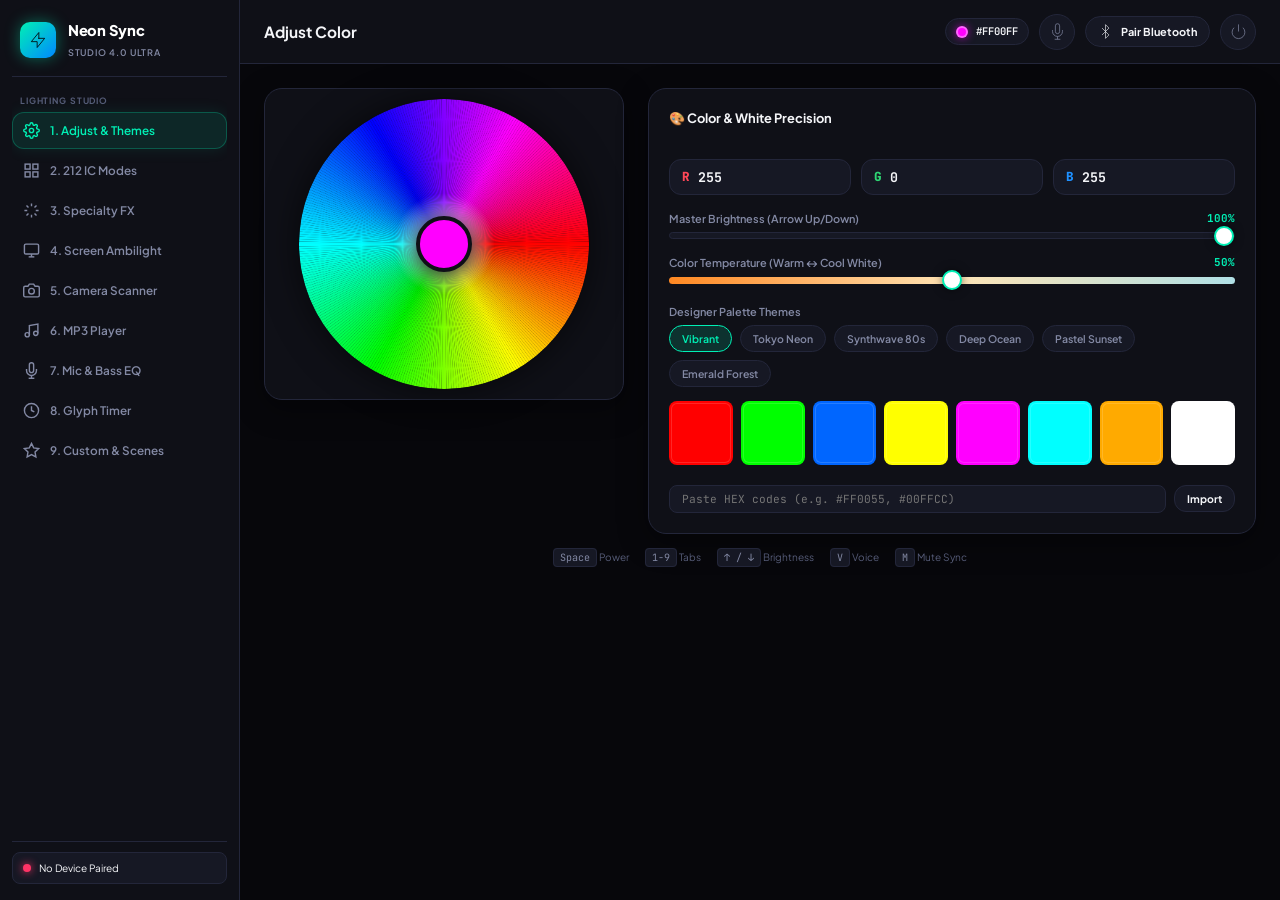
==== commit 50bebc74: "Fix MP3 player beat sync and microphone audio visualization - Implemented real audio reactivity with" ====
--- a/led-controller/index.html
+++ b/led-controller/index.html
@@ -3,8 +3,10 @@
 <head>
     <meta charset="UTF-8">
     <meta name="viewport" content="width=device-width, initial-scale=1.0, maximum-scale=1.0, user-scalable=no, viewport-fit=cover">
-    <title>Neon Sync — Smart LED Studio</title>
-    <meta name="description" content="Ultimate Web Bluetooth Controller for RGB & Addressable LED Strips (MELK-OA10 / ELK-BLEDOM)">
+    <title>Neon Sync — Smart LED Studio Ultra</title>
+    <meta name="description" content="All-in-One Smart Web Bluetooth Controller for RGB & Addressable LED Strips with Ambilight, Camera Scanner, Glyph Timer, and FX">
+    <link rel="manifest" href="manifest.json">
+    <meta name="theme-color" content="#00f0b5">
     <link href="https://fonts.googleapis.com/css2?family=Plus+Jakarta+Sans:wght@400;500;600;700;800&family=JetBrains+Mono:wght@500;700&display=swap" rel="stylesheet">
     <style>
         :root {
@@ -48,9 +50,6 @@
             line-height: 1.4;
         }
 
-        /* ========================================================
-           PC / LAPTOP LAYOUT (Default >= 768px)
-           ======================================================== */
         .app-container {
             display: flex;
             width: 100vw;
@@ -66,7 +65,7 @@
             border-right: 1px solid var(--border);
             display: flex;
             flex-direction: column;
-            padding: 20px 16px;
+            padding: 16px 12px;
             flex-shrink: 0;
             z-index: 20;
         }
@@ -75,9 +74,9 @@
             display: flex;
             align-items: center;
             gap: 12px;
-            padding: 8px 12px 24px;
+            padding: 4px 8px 16px;
             border-bottom: 1px solid var(--border);
-            margin-bottom: 16px;
+            margin-bottom: 12px;
         }
 
         .brand-icon {
@@ -89,23 +88,20 @@
             align-items: center;
             justify-content: center;
             box-shadow: 0 0 15px rgba(0, 240, 181, 0.4);
-        }
-
-        .brand-icon svg {
-            width: 20px;
-            height: 20px;
-            color: #000;
-        }
+            flex-shrink: 0;
+        }
+
+        .brand-icon svg { width: 20px; height: 20px; color: #000; }
 
         .brand-text h1 {
-            font-size: 1.1rem;
+            font-size: 1.05rem;
             font-weight: 800;
             letter-spacing: -0.02em;
             color: #fff;
         }
 
         .brand-text span {
-            font-size: 0.7rem;
+            font-size: 0.65rem;
             color: var(--text-muted);
             font-weight: 600;
             text-transform: uppercase;
@@ -115,29 +111,32 @@
         .nav-group {
             display: flex;
             flex-direction: column;
-            gap: 6px;
+            gap: 3px;
             flex: 1;
-        }
+            overflow-y: auto;
+            scrollbar-width: none;
+        }
+        .nav-group::-webkit-scrollbar { display: none; }
 
         .nav-label {
-            font-size: 0.68rem;
+            font-size: 0.62rem;
             font-weight: 700;
             text-transform: uppercase;
             letter-spacing: 0.1em;
             color: var(--text-sub);
-            padding: 8px 12px 4px;
+            padding: 6px 8px 2px;
         }
 
         .nav-btn {
             display: flex;
             align-items: center;
-            gap: 12px;
-            padding: 12px 14px;
+            gap: 10px;
+            padding: 9px 10px;
             border-radius: var(--radius-md);
             background: transparent;
             border: 1px solid transparent;
             color: var(--text-muted);
-            font-size: 0.9rem;
+            font-size: 0.84rem;
             font-weight: 600;
             cursor: pointer;
             transition: all 0.2s cubic-bezier(0.16, 1, 0.3, 1);
@@ -145,44 +144,26 @@
             font-family: inherit;
         }
 
-        .nav-btn svg {
-            width: 20px;
-            height: 20px;
-            stroke-width: 2;
-            transition: transform 0.2s;
-        }
-
-        .nav-btn:hover {
-            background-color: var(--bg-elevated);
-            color: var(--text-main);
-        }
-
+        .nav-btn svg { width: 17px; height: 17px; stroke-width: 2; flex-shrink: 0; }
+        .nav-btn:hover { background-color: var(--bg-elevated); color: var(--text-main); }
         .nav-btn.active {
             background-color: rgba(var(--accent-rgb), 0.1);
             border-color: rgba(var(--accent-rgb), 0.25);
             color: var(--accent);
-            box-shadow: 0 0 20px rgba(var(--accent-rgb), 0.1);
-        }
-
-        .nav-btn.active svg {
-            transform: scale(1.1);
-            color: var(--accent);
+            box-shadow: 0 0 16px rgba(var(--accent-rgb), 0.1);
         }
 
         .sidebar-footer {
-            padding-top: 16px;
+            padding-top: 10px;
             border-top: 1px solid var(--border);
-            display: flex;
-            flex-direction: column;
-            gap: 10px;
         }
 
         .device-info-badge {
             background: var(--bg-elevated);
             border: 1px solid var(--border);
             border-radius: var(--radius-sm);
-            padding: 10px;
-            font-size: 0.75rem;
+            padding: 8px 10px;
+            font-size: 0.72rem;
             display: flex;
             align-items: center;
             gap: 8px;
@@ -202,7 +183,7 @@
             box-shadow: 0 0 10px var(--accent);
         }
 
-        /* --- MAIN VIEW AREA (PC) --- */
+        /* --- MAIN VIEW AREA --- */
         .main-wrapper {
             flex: 1;
             display: flex;
@@ -211,9 +192,10 @@
             overflow: hidden;
             min-width: 0;
             background-color: var(--bg-base);
-        }
-
-        /* --- TOP APP HEADER (PC & Mobile) --- */
+            position: relative;
+        }
+
+        /* --- TOP APP HEADER --- */
         .header-bar {
             height: var(--header-h);
             background-color: var(--bg-surface);
@@ -221,28 +203,14 @@
             display: flex;
             align-items: center;
             justify-content: space-between;
-            padding: 0 28px;
+            padding: 0 24px;
             flex-shrink: 0;
             z-index: 10;
         }
 
-        .header-left {
-            display: flex;
-            align-items: center;
-            gap: 16px;
-        }
-
-        .page-title {
-            font-size: 1.15rem;
-            font-weight: 700;
-            color: var(--text-main);
-        }
-
-        .header-right {
-            display: flex;
-            align-items: center;
-            gap: 14px;
-        }
+        .header-left { display: flex; align-items: center; gap: 16px; }
+        .page-title { font-size: 1.1rem; font-weight: 700; color: var(--text-main); }
+        .header-right { display: flex; align-items: center; gap: 10px; }
 
         .live-preview-pill {
             display: flex;
@@ -250,16 +218,16 @@
             gap: 8px;
             background: var(--bg-elevated);
             border: 1px solid var(--border);
-            padding: 6px 12px;
+            padding: 5px 10px;
             border-radius: 100px;
-            font-size: 0.8rem;
+            font-size: 0.75rem;
             font-weight: 600;
             font-family: 'JetBrains Mono', monospace;
         }
 
         .color-dot-live {
-            width: 14px;
-            height: 14px;
+            width: 12px;
+            height: 12px;
             border-radius: 50%;
             background: #ff00ff;
             box-shadow: 0 0 8px rgba(255, 0, 255, 0.6);
@@ -267,6 +235,34 @@
             transition: background 0.2s;
         }
 
+        .btn-voice {
+            width: 36px;
+            height: 36px;
+            border-radius: 50%;
+            background: var(--bg-elevated);
+            border: 1px solid var(--border);
+            color: var(--text-muted);
+            display: flex;
+            align-items: center;
+            justify-content: center;
+            cursor: pointer;
+            transition: all 0.2s;
+        }
+
+        .btn-voice:hover { border-color: var(--accent); color: var(--accent); }
+        .btn-voice.listening {
+            background: var(--danger);
+            color: #fff;
+            border-color: var(--danger);
+            animation: pulseVoice 1.2s infinite;
+        }
+
+        @keyframes pulseVoice {
+            0% { box-shadow: 0 0 0 0 rgba(255, 51, 102, 0.6); }
+            70% { box-shadow: 0 0 0 10px rgba(255, 51, 102, 0); }
+            100% { box-shadow: 0 0 0 0 rgba(255, 51, 102, 0); }
+        }
+
         .btn-connect {
             display: flex;
             align-items: center;
@@ -274,20 +270,16 @@
             background: var(--bg-elevated);
             color: var(--text-main);
             border: 1px solid var(--border);
-            padding: 8px 16px;
+            padding: 7px 12px;
             border-radius: 100px;
-            font-size: 0.82rem;
+            font-size: 0.78rem;
             font-weight: 700;
             cursor: pointer;
             transition: all 0.2s;
             font-family: inherit;
         }
 
-        .btn-connect:hover {
-            background: var(--bg-elevated-2);
-            border-color: var(--border-light);
-        }
-
+        .btn-connect:hover { background: var(--bg-elevated-2); border-color: var(--border-light); }
         .btn-connect.connected {
             background: rgba(var(--accent-rgb), 0.12);
             color: var(--accent);
@@ -296,8 +288,8 @@
         }
 
         .btn-power {
-            width: 40px;
-            height: 40px;
+            width: 36px;
+            height: 36px;
             border-radius: 50%;
             background: var(--bg-elevated);
             border: 1px solid var(--border);
@@ -309,36 +301,52 @@
             transition: all 0.25s;
         }
 
-        .btn-power:hover {
-            border-color: var(--danger);
-            color: var(--danger);
-        }
-
+        .btn-power:hover { border-color: var(--danger); color: var(--danger); }
         .btn-power.on {
             background: var(--accent);
             color: #000;
             border-color: var(--accent);
-            box-shadow: 0 0 20px var(--accent-glow);
-        }
-
-        /* --- SCROLLABLE TAB CONTAINER --- */
+            box-shadow: 0 0 18px var(--accent-glow);
+        }
+
+        /* --- TOAST --- */
+        .voice-toast {
+            position: absolute;
+            top: 72px;
+            left: 50%;
+            transform: translateX(-50%) translateY(-20px);
+            background: rgba(22, 24, 36, 0.95);
+            border: 1px solid var(--accent);
+            box-shadow: 0 8px 30px rgba(0, 0, 0, 0.8), 0 0 20px rgba(var(--accent-rgb), 0.2);
+            backdrop-filter: blur(12px);
+            padding: 8px 18px;
+            border-radius: 100px;
+            font-size: 0.82rem;
+            font-weight: 600;
+            color: var(--accent);
+            display: flex;
+            align-items: center;
+            gap: 10px;
+            z-index: 1000;
+            opacity: 0;
+            pointer-events: none;
+            transition: all 0.25s cubic-bezier(0.16, 1, 0.3, 1);
+        }
+
+        .voice-toast.show { opacity: 1; transform: translateX(-50%) translateY(0); pointer-events: auto; }
+
+        /* --- TAB VIEWPORT --- */
         .tab-viewport {
             flex: 1;
             overflow-y: auto;
             overflow-x: hidden;
-            padding: 28px;
+            padding: 24px;
             scrollbar-width: thin;
             scrollbar-color: var(--border) transparent;
         }
 
-        .tab-viewport::-webkit-scrollbar {
-            width: 6px;
-        }
-
-        .tab-viewport::-webkit-scrollbar-thumb {
-            background: var(--border);
-            border-radius: 3px;
-        }
+        .tab-viewport::-webkit-scrollbar { width: 6px; }
+        .tab-viewport::-webkit-scrollbar-thumb { background: var(--border); border-radius: 3px; }
 
         .tab-pane {
             display: none;
@@ -347,30 +355,18 @@
             margin: 0 auto;
         }
 
-        .tab-pane.active {
-            display: block;
-        }
+        .tab-pane.active { display: block; }
 
         @keyframes fadeIn {
             from { opacity: 0; transform: translateY(6px); }
             to { opacity: 1; transform: translateY(0); }
-        }
-
-        /* ========================================================
-           TAB 1: ADJUST (PC MULTI-COLUMN GRID)
-           ======================================================== */
-        .adjust-grid {
-            display: grid;
-            grid-template-columns: 420px 1fr;
-            gap: 32px;
-            align-items: start;
         }
 
         .card {
             background: var(--bg-surface);
             border: 1px solid var(--border);
             border-radius: var(--radius-lg);
-            padding: 24px;
+            padding: 20px;
             box-shadow: 0 8px 30px rgba(0, 0, 0, 0.4);
         }
 
@@ -378,16 +374,24 @@
             display: flex;
             align-items: center;
             justify-content: space-between;
-            margin-bottom: 20px;
+            margin-bottom: 16px;
         }
 
         .card-title {
-            font-size: 0.95rem;
+            font-size: 0.92rem;
             font-weight: 700;
             color: var(--text-main);
             display: flex;
             align-items: center;
             gap: 8px;
+        }
+
+        /* TAB 1: ADJUST */
+        .adjust-grid {
+            display: grid;
+            grid-template-columns: 360px 1fr;
+            gap: 24px;
+            align-items: start;
         }
 
         .wheel-container {
@@ -400,8 +404,8 @@
 
         .wheel-canvas-wrap {
             position: relative;
-            width: 320px;
-            height: 320px;
+            width: 290px;
+            height: 290px;
             border-radius: 50%;
             display: flex;
             align-items: center;
@@ -419,8 +423,8 @@
 
         .wheel-center-preview {
             position: absolute;
-            width: 64px;
-            height: 64px;
+            width: 56px;
+            height: 56px;
             border-radius: 50%;
             background: #ff00ff;
             border: 4px solid var(--bg-surface);
@@ -429,77 +433,52 @@
             transition: background 0.1s;
         }
 
-        .controls-stack {
-            display: flex;
-            flex-direction: column;
-            gap: 20px;
-        }
-
-        /* Precision Inputs */
-        .rgb-inputs-row {
-            display: grid;
-            grid-template-columns: repeat(3, 1fr);
-            gap: 12px;
-        }
+        .controls-stack { display: flex; flex-direction: column; gap: 16px; }
+
+        .rgb-inputs-row { display: grid; grid-template-columns: repeat(3, 1fr); gap: 10px; }
 
         .rgb-box {
             background: var(--bg-elevated);
             border: 1px solid var(--border);
             border-radius: var(--radius-md);
-            padding: 10px 14px;
+            padding: 8px 12px;
             display: flex;
             align-items: center;
-            gap: 10px;
-        }
-
-        .rgb-box span {
-            font-weight: 800;
-            font-size: 1rem;
-            font-family: 'JetBrains Mono', monospace;
-        }
-
+            gap: 8px;
+        }
+
+        .rgb-box span { font-weight: 800; font-size: 0.9rem; font-family: 'JetBrains Mono', monospace; }
         .rgb-box.r-box span { color: #ff4757; }
         .rgb-box.g-box span { color: #2ed573; }
         .rgb-box.b-box span { color: #1e90ff; }
-
         .rgb-box input {
             width: 100%;
             background: transparent;
             border: none;
             color: var(--text-main);
-            font-size: 1rem;
+            font-size: 0.95rem;
             font-weight: 700;
             font-family: 'JetBrains Mono', monospace;
             outline: none;
         }
 
-        /* Modern Range Sliders */
-        .slider-component {
-            display: flex;
-            flex-direction: column;
-            gap: 8px;
-        }
-
+        .slider-component { display: flex; flex-direction: column; gap: 6px; }
         .slider-top {
             display: flex;
             justify-content: space-between;
             align-items: center;
-            font-size: 0.82rem;
+            font-size: 0.78rem;
             font-weight: 600;
             color: var(--text-muted);
         }
 
-        .slider-val-badge {
-            color: var(--accent);
-            font-family: 'JetBrains Mono', monospace;
-            font-weight: 700;
-        }
+        .slider-val-badge { color: var(--accent); font-family: 'JetBrains Mono', monospace; font-weight: 700; }
 
         .range-slider {
             -webkit-appearance: none;
             appearance: none;
             width: 100%;
-            height: 8px;
+            height: 7px;
             background: var(--bg-elevated);
             border: 1px solid var(--border);
             border-radius: 100px;
@@ -509,8 +488,8 @@
         .range-slider::-webkit-slider-thumb {
             -webkit-appearance: none;
             appearance: none;
-            width: 22px;
-            height: 22px;
+            width: 20px;
+            height: 20px;
             border-radius: 50%;
             background: #fff;
             cursor: pointer;
@@ -519,27 +498,27 @@
             transition: transform 0.15s;
         }
 
-        .range-slider::-webkit-slider-thumb:hover {
-            transform: scale(1.15);
-        }
-
-        /* CCT Color Temperature Slider */
-        .cct-slider-wrap {
-            position: relative;
-        }
-
-        .cct-slider {
-            background: linear-gradient(90deg, #ff8822 0%, #ffe4b5 50%, #b0e0e6 100%);
-            border: none;
-        }
-
-        /* Preset Color Buttons */
-        .palette-grid {
-            display: grid;
-            grid-template-columns: repeat(8, 1fr);
-            gap: 10px;
-        }
-
+        .range-slider::-webkit-slider-thumb:hover { transform: scale(1.15); }
+        .cct-slider { background: linear-gradient(90deg, #ff8822 0%, #ffe4b5 50%, #b0e0e6 100%); border: none; }
+
+        /* Palette Theme Selector */
+        .theme-chips-row { display: flex; gap: 8px; flex-wrap: wrap; }
+        .theme-chip-btn {
+            background: var(--bg-elevated);
+            border: 1px solid var(--border);
+            color: var(--text-muted);
+            padding: 6px 12px;
+            border-radius: 100px;
+            font-size: 0.75rem;
+            font-weight: 600;
+            cursor: pointer;
+            transition: all 0.2s;
+            font-family: inherit;
+        }
+        .theme-chip-btn:hover { border-color: var(--accent); color: #fff; }
+        .theme-chip-btn.active { background: rgba(var(--accent-rgb), 0.15); border-color: var(--accent); color: var(--accent); }
+
+        .palette-grid { display: grid; grid-template-columns: repeat(8, 1fr); gap: 8px; }
         .palette-chip {
             aspect-ratio: 1;
             border-radius: var(--radius-sm);
@@ -551,68 +530,45 @@
             display: flex;
             align-items: center;
             justify-content: center;
-            font-size: 0.7rem;
+            font-size: 0.65rem;
             font-weight: 800;
             color: #000;
         }
-
-        .palette-chip:hover {
-            transform: scale(1.15);
-            z-index: 2;
-            box-shadow: 0 4px 12px rgba(0, 0, 0, 0.5);
-        }
-
-        .palette-chip:active {
-            transform: scale(0.95);
-        }
-
-        /* ========================================================
-           TAB 2: STYLE (212 ADDRESSABLE MODES)
-           ======================================================== */
+        .palette-chip:hover { transform: scale(1.15); z-index: 2; box-shadow: 0 4px 12px rgba(0, 0, 0, 0.5); }
+
+        /* TAB 2: STYLE */
         .style-header-bar {
             display: flex;
             align-items: center;
             justify-content: space-between;
-            gap: 20px;
-            margin-bottom: 24px;
+            gap: 16px;
+            margin-bottom: 18px;
             background: var(--bg-surface);
-            padding: 16px 20px;
+            padding: 14px 18px;
             border-radius: var(--radius-md);
             border: 1px solid var(--border);
         }
 
-        .category-tabs {
-            display: flex;
-            background: var(--bg-elevated);
-            padding: 4px;
-            border-radius: var(--radius-sm);
-            gap: 4px;
-        }
-
+        .category-tabs { display: flex; background: var(--bg-elevated); padding: 4px; border-radius: var(--radius-sm); gap: 4px; }
         .cat-btn {
             background: transparent;
             border: none;
             color: var(--text-muted);
-            padding: 8px 16px;
+            padding: 6px 14px;
             border-radius: 6px;
-            font-size: 0.85rem;
+            font-size: 0.8rem;
             font-weight: 600;
             cursor: pointer;
             transition: all 0.2s;
             font-family: inherit;
         }
-
-        .cat-btn.active {
-            background: var(--accent);
-            color: #000;
-            box-shadow: 0 2px 8px var(--accent-glow);
-        }
+        .cat-btn.active { background: var(--accent); color: #000; box-shadow: 0 2px 8px var(--accent-glow); }
 
         .modes-grid-container {
             display: grid;
-            grid-template-columns: repeat(auto-fill, minmax(200px, 1fr));
-            gap: 12px;
-            max-height: calc(100vh - 280px);
+            grid-template-columns: repeat(auto-fill, minmax(180px, 1fr));
+            gap: 10px;
+            max-height: calc(100vh - 270px);
             overflow-y: auto;
             padding-right: 6px;
         }
@@ -621,143 +577,156 @@
             background: var(--bg-surface);
             border: 1px solid var(--border);
             border-radius: var(--radius-md);
-            padding: 16px;
+            padding: 14px;
             cursor: pointer;
             transition: all 0.2s;
             display: flex;
             align-items: center;
-            gap: 12px;
-        }
-
-        .mode-tile:hover {
-            border-color: rgba(var(--accent-rgb), 0.4);
-            background: var(--bg-elevated);
-            transform: translateY(-2px);
-        }
-
-        .mode-tile.active {
-            border-color: var(--accent);
-            background: rgba(var(--accent-rgb), 0.08);
-            box-shadow: 0 0 20px rgba(var(--accent-rgb), 0.15);
-        }
-
+            gap: 10px;
+        }
+
+        .mode-tile:hover { border-color: rgba(var(--accent-rgb), 0.4); background: var(--bg-elevated); transform: translateY(-2px); }
+        .mode-tile.active { border-color: var(--accent); background: rgba(var(--accent-rgb), 0.08); box-shadow: 0 0 16px rgba(var(--accent-rgb), 0.15); }
         .mode-tile-num {
             font-family: 'JetBrains Mono', monospace;
-            font-size: 0.75rem;
+            font-size: 0.72rem;
             font-weight: 700;
             color: var(--text-sub);
             background: var(--bg-elevated);
-            padding: 4px 8px;
+            padding: 4px 6px;
             border-radius: 6px;
         }
-
-        .mode-tile.active .mode-tile-num {
-            color: var(--accent);
-            background: rgba(var(--accent-rgb), 0.15);
-        }
-
-        .mode-tile-name {
-            font-size: 0.88rem;
-            font-weight: 600;
-            color: var(--text-main);
-            white-space: nowrap;
+        .mode-tile.active .mode-tile-num { color: var(--accent); background: rgba(var(--accent-rgb), 0.15); }
+        .mode-tile-name { font-size: 0.82rem; font-weight: 600; color: var(--text-main); white-space: nowrap; overflow: hidden; text-overflow: ellipsis; }
+
+        /* TAB 3: SPECIALTY FX */
+        .fx-grid {
+            display: grid;
+            grid-template-columns: repeat(auto-fill, minmax(260px, 1fr));
+            gap: 16px;
+        }
+
+        .fx-card {
+            background: var(--bg-surface);
+            border: 1px solid var(--border);
+            border-radius: var(--radius-lg);
+            padding: 22px;
+            display: flex;
+            flex-direction: column;
+            gap: 12px;
+            cursor: pointer;
+            transition: all 0.25s;
+            position: relative;
             overflow: hidden;
-            text-overflow: ellipsis;
-        }
-
-        /* ========================================================
-           TAB 3: MUSIC (HARDWARE CHIP MODES)
-           ======================================================== */
-        .music-cards-grid {
-            display: grid;
-            grid-template-columns: repeat(auto-fill, minmax(220px, 1fr));
+        }
+
+        .fx-card:hover { border-color: rgba(var(--accent-rgb), 0.5); transform: translateY(-3px); background: var(--bg-elevated); }
+        .fx-card.active { border-color: var(--accent); background: rgba(var(--accent-rgb), 0.1); box-shadow: 0 0 25px rgba(var(--accent-rgb), 0.2); }
+
+        .fx-top-row { display: flex; align-items: center; justify-content: space-between; }
+        .fx-icon { font-size: 2rem; }
+        .fx-title { font-size: 1.05rem; font-weight: 800; color: var(--text-main); }
+        .fx-desc { font-size: 0.8rem; color: var(--text-muted); line-height: 1.4; }
+
+        /* TAB 4: SCREEN AMBILIGHT */
+        .ambilight-layout { display: flex; flex-direction: column; gap: 20px; max-width: 800px; margin: 0 auto; }
+        .screen-preview-card {
+            background: var(--bg-surface);
+            border: 1px solid var(--border);
+            border-radius: var(--radius-lg);
+            padding: 24px;
+            display: flex;
+            flex-direction: column;
+            align-items: center;
+            text-align: center;
             gap: 16px;
         }
 
+        .screen-video-container {
+            width: 100%;
+            max-width: 600px;
+            aspect-ratio: 16 / 9;
+            background: #000;
+            border-radius: var(--radius-md);
+            border: 1px solid var(--border);
+            overflow: hidden;
+            position: relative;
+            display: flex;
+            align-items: center;
+            justify-content: center;
+        }
+
+        #screenVideo, #cameraVideo { width: 100%; height: 100%; object-fit: cover; display: none; }
+        .screen-placeholder { display: flex; flex-direction: column; align-items: center; gap: 10px; color: var(--text-muted); }
+        .ambilight-color-strip { width: 100%; height: 16px; border-radius: 100px; background: #ff00ff; box-shadow: 0 0 25px rgba(255, 0, 255, 0.4); transition: background 0.1s; }
+
+        /* Camera Crosshair Target */
+        .camera-crosshair {
+            position: absolute;
+            width: 44px;
+            height: 44px;
+            border: 2px solid var(--accent);
+            border-radius: 50%;
+            box-shadow: 0 0 15px var(--accent);
+            pointer-events: none;
+            display: none;
+        }
+        .camera-crosshair::after {
+            content: '';
+            position: absolute;
+            top: 50%; left: 50%;
+            width: 6px; height: 6px;
+            background: #fff;
+            border-radius: 50%;
+            transform: translate(-50%, -50%);
+        }
+
+        /* TAB 5: MP3 PLAYER */
+        .player-card {
+            background: var(--bg-surface);
+            border: 1px solid var(--border);
+            border-radius: var(--radius-lg);
+            padding: 24px;
+            display: flex;
+            flex-direction: column;
+            gap: 18px;
+        }
+
+        .player-visualizer { width: 100%; height: 110px; background: var(--bg-elevated); border-radius: var(--radius-md); border: 1px solid var(--border); }
+        .player-controls-row { display: flex; align-items: center; gap: 14px; }
+        .track-info { flex: 1; display: flex; flex-direction: column; gap: 2px; overflow: hidden; }
+        .track-title { font-size: 0.95rem; font-weight: 700; color: var(--text-main); white-space: nowrap; overflow: hidden; text-overflow: ellipsis; }
+        .track-status { font-size: 0.75rem; color: var(--text-muted); }
+        .file-upload-btn { position: relative; overflow: hidden; display: inline-flex; align-items: center; gap: 8px; }
+        .file-upload-btn input[type=file] { position: absolute; top: 0; left: 0; opacity: 0; width: 100%; height: 100%; cursor: pointer; }
+
+        .music-cards-grid { display: grid; grid-template-columns: repeat(auto-fill, minmax(170px, 1fr)); gap: 12px; }
         .hw-music-card {
             background: var(--bg-surface);
             border: 1px solid var(--border);
-            border-radius: var(--radius-lg);
-            padding: 24px 20px;
+            border-radius: var(--radius-md);
+            padding: 16px 14px;
             display: flex;
             flex-direction: column;
             align-items: center;
             text-align: center;
-            gap: 12px;
+            gap: 8px;
             cursor: pointer;
             transition: all 0.2s;
         }
-
-        .hw-music-card:hover {
-            border-color: rgba(var(--accent-rgb), 0.4);
-            transform: translateY(-3px);
-            background: var(--bg-elevated);
-        }
-
-        .hw-music-card.active {
-            border-color: var(--accent);
-            background: rgba(var(--accent-rgb), 0.1);
-            box-shadow: 0 0 25px rgba(var(--accent-rgb), 0.2);
-        }
-
-        .hw-music-icon {
-            font-size: 2.2rem;
-        }
-
-        .hw-music-name {
-            font-size: 1rem;
-            font-weight: 700;
-            color: var(--text-main);
-        }
-
-        .hw-music-desc {
-            font-size: 0.75rem;
-            color: var(--text-muted);
-        }
-
-        /* ========================================================
-           TAB 4: MIC SYNC (LIVE BROWSER WEB AUDIO)
-           ======================================================== */
-        .mic-layout {
-            display: flex;
-            flex-direction: column;
-            gap: 28px;
-            max-width: 800px;
-            margin: 0 auto;
-        }
-
-        .mic-hero-card {
-            background: var(--bg-surface);
-            border: 1px solid var(--border);
-            border-radius: var(--radius-lg);
-            padding: 28px;
-            display: flex;
-            flex-direction: column;
-            align-items: center;
-            gap: 20px;
-            text-align: center;
-        }
-
-        .visualizer-canvas {
-            width: 100%;
-            height: 120px;
-            background: var(--bg-elevated);
-            border-radius: var(--radius-md);
-            border: 1px solid var(--border);
-        }
-
-        .models-grid-8 {
-            display: grid;
-            grid-template-columns: repeat(4, 1fr);
-            gap: 12px;
-            width: 100%;
-        }
-
+        .hw-music-card:hover { border-color: rgba(var(--accent-rgb), 0.4); transform: translateY(-2px); background: var(--bg-elevated); }
+        .hw-music-card.active { border-color: var(--accent); background: rgba(var(--accent-rgb), 0.1); box-shadow: 0 0 20px rgba(var(--accent-rgb), 0.2); }
+        .hw-music-icon { font-size: 1.8rem; }
+        .hw-music-name { font-size: 0.85rem; font-weight: 700; color: var(--text-main); }
+        .hw-music-desc { font-size: 0.7rem; color: var(--text-muted); }
+
+        /* TAB 6: MIC SYNC */
+        .models-grid-8 { display: grid; grid-template-columns: repeat(4, 1fr); gap: 10px; width: 100%; }
         .model-chip {
             background: var(--bg-elevated);
             border: 1px solid var(--border);
             border-radius: var(--radius-md);
-            padding: 14px 10px;
+            padding: 12px 8px;
             display: flex;
             flex-direction: column;
             align-items: center;
@@ -766,68 +735,75 @@
             transition: all 0.2s;
             font-family: inherit;
         }
-
-        .model-chip:hover {
-            border-color: var(--border-light);
-            background: var(--bg-elevated-2);
-        }
-
-        .model-chip.active {
-            border-color: var(--accent);
-            background: rgba(var(--accent-rgb), 0.12);
-            color: var(--accent);
-            box-shadow: 0 0 15px rgba(var(--accent-rgb), 0.15);
-        }
-
-        .model-chip-icon {
-            font-size: 1.4rem;
-        }
-
-        .model-chip-title {
-            font-size: 0.8rem;
-            font-weight: 700;
-            color: var(--text-main);
-        }
-
-        .model-chip.active .model-chip-title {
-            color: var(--accent);
-        }
-
-        /* ========================================================
-           TAB 5: CUSTOM SEQUENCE STUDIO
-           ======================================================== */
-        .seq-studio {
+        .model-chip:hover { border-color: var(--border-light); background: var(--bg-elevated-2); }
+        .model-chip.active { border-color: var(--accent); background: rgba(var(--accent-rgb), 0.12); color: var(--accent); box-shadow: 0 0 14px rgba(var(--accent-rgb), 0.15); }
+        .model-chip-icon { font-size: 1.3rem; }
+        .model-chip-title { font-size: 0.75rem; font-weight: 700; color: var(--text-main); }
+        .model-chip.active .model-chip-title { color: var(--accent); }
+
+        /* TAB 7: NOTHING GLYPH-STYLE COUNTDOWN TIMER */
+        .glyph-timer-container {
             display: flex;
             flex-direction: column;
-            gap: 24px;
-            max-width: 800px;
-            margin: 0 auto;
-        }
-
-        .timeline-box {
+            align-items: center;
+            gap: 20px;
             background: var(--bg-surface);
             border: 1px solid var(--border);
             border-radius: var(--radius-lg);
-            padding: 24px;
-        }
-
+            padding: 28px;
+            max-width: 650px;
+            margin: 0 auto 24px;
+            text-align: center;
+        }
+
+        .glyph-battery-track {
+            width: 100%;
+            height: 24px;
+            background: var(--bg-elevated);
+            border: 1px solid var(--border);
+            border-radius: 100px;
+            overflow: hidden;
+            position: relative;
+            box-shadow: inset 0 2px 6px rgba(0,0,0,0.6);
+        }
+
+        .glyph-battery-bar {
+            height: 100%;
+            width: 100%;
+            background: linear-gradient(90deg, #ff3366 0%, #ffaa44 30%, #00f0b5 100%);
+            border-radius: 100px;
+            box-shadow: 0 0 16px rgba(0, 240, 181, 0.6);
+            transition: width 0.3s ease;
+        }
+
+        .glyph-digits {
+            font-family: 'JetBrains Mono', monospace;
+            font-size: 3.2rem;
+            font-weight: 800;
+            color: #fff;
+            letter-spacing: -0.02em;
+            text-shadow: 0 0 20px rgba(0, 240, 181, 0.4);
+        }
+
+        .glyph-presets-row { display: flex; gap: 10px; flex-wrap: wrap; justify-content: center; }
+
+        /* TAB 8: CUSTOM SEQUENCE */
         .timeline-blocks {
             display: flex;
             flex-wrap: wrap;
-            gap: 12px;
-            min-height: 70px;
+            gap: 10px;
+            min-height: 60px;
             align-items: center;
-            justify-content: flex-start;
-            padding: 16px;
+            padding: 14px;
             background: var(--bg-elevated);
             border-radius: var(--radius-md);
             border: 1px dashed var(--border-light);
-            margin-bottom: 20px;
+            margin-bottom: 16px;
         }
 
         .timeline-block {
-            width: 48px;
-            height: 48px;
+            width: 44px;
+            height: 44px;
             border-radius: var(--radius-sm);
             border: 2px solid rgba(255, 255, 255, 0.2);
             cursor: pointer;
@@ -836,26 +812,17 @@
             box-shadow: 0 4px 10px rgba(0, 0, 0, 0.5);
         }
 
-        .timeline-block:hover {
-            transform: scale(1.1);
-        }
-
+        .timeline-block:hover { transform: scale(1.1); }
         .timeline-block.active {
             transform: scale(1.25);
             border-color: var(--accent);
-            box-shadow: 0 0 20px var(--accent-glow);
+            box-shadow: 0 0 18px var(--accent-glow);
             z-index: 5;
         }
 
-        .timeline-controls {
-            display: flex;
-            gap: 12px;
-            align-items: center;
-        }
-
         .color-picker-custom {
-            width: 48px;
-            height: 48px;
+            width: 44px;
+            height: 44px;
             border: 2px solid var(--border);
             border-radius: var(--radius-sm);
             background: none;
@@ -866,82 +833,30 @@
         .color-picker-custom::-webkit-color-swatch-wrapper { padding: 0; }
         .color-picker-custom::-webkit-color-swatch { border: none; border-radius: 6px; }
 
-        /* ========================================================
-           TAB 6: SCHEDULE & AUTOMATION
-           ======================================================== */
-        .schedule-grid {
-            display: grid;
-            grid-template-columns: 1fr 1fr;
-            gap: 24px;
-            max-width: 800px;
-            margin: 0 auto;
-        }
-
-        .timer-buttons-grid {
-            display: grid;
-            grid-template-columns: repeat(2, 1fr);
-            gap: 10px;
-        }
-
-        .btn-timer {
-            background: var(--bg-elevated);
-            border: 1px solid var(--border);
-            color: var(--text-main);
-            padding: 14px;
-            border-radius: var(--radius-md);
-            font-size: 0.9rem;
-            font-weight: 700;
-            cursor: pointer;
-            transition: all 0.2s;
-            font-family: inherit;
-        }
-
-        .btn-timer:hover {
-            border-color: var(--accent);
-            background: var(--bg-elevated-2);
-        }
-
-        .btn-timer.cancel-timer {
-            grid-column: 1 / -1;
-            border-color: rgba(255, 51, 102, 0.3);
-            color: var(--danger);
-        }
-
-        .btn-timer.cancel-timer:hover {
-            background: rgba(255, 51, 102, 0.1);
-        }
-
-        .time-pick-row {
-            display: flex;
-            align-items: center;
-            justify-content: space-between;
+        /* SCENES */
+        .saved-scenes-grid { display: grid; grid-template-columns: repeat(auto-fill, minmax(180px, 1fr)); gap: 10px; margin-top: 12px; }
+        .scene-card {
             background: var(--bg-elevated);
             border: 1px solid var(--border);
             border-radius: var(--radius-md);
-            padding: 12px 16px;
-            margin-bottom: 12px;
-        }
-
-        .time-pick-row label {
-            font-weight: 600;
-            color: var(--text-muted);
-        }
-
-        .time-pick-row input[type="time"] {
-            background: transparent;
-            border: none;
-            color: var(--text-main);
-            font-size: 1.1rem;
-            font-weight: 700;
-            font-family: 'JetBrains Mono', monospace;
-            outline: none;
-        }
-
-        /* Generic Action Buttons */
+            padding: 12px;
+            display: flex;
+            align-items: center;
+            justify-content: space-between;
+            gap: 8px;
+        }
+
+        .scene-card-info { display: flex; align-items: center; gap: 8px; cursor: pointer; flex: 1; overflow: hidden; }
+        .scene-dot { width: 16px; height: 16px; border-radius: 50%; border: 2px solid rgba(255, 255, 255, 0.3); flex-shrink: 0; }
+        .scene-name { font-size: 0.82rem; font-weight: 700; color: var(--text-main); white-space: nowrap; overflow: hidden; text-overflow: ellipsis; }
+        .btn-scene-del { background: none; border: none; color: var(--danger); cursor: pointer; font-size: 0.95rem; opacity: 0.7; }
+        .btn-scene-del:hover { opacity: 1; }
+
+        /* Action Buttons */
         .btn-action {
-            padding: 12px 24px;
+            padding: 10px 20px;
             border-radius: var(--radius-md);
-            font-size: 0.9rem;
+            font-size: 0.85rem;
             font-weight: 700;
             cursor: pointer;
             border: none;
@@ -953,164 +868,70 @@
             gap: 8px;
         }
 
-        .btn-primary {
-            background: var(--accent);
-            color: #000;
-            box-shadow: 0 4px 15px var(--accent-glow);
-        }
-
-        .btn-primary:hover {
-            transform: translateY(-2px);
-            box-shadow: 0 6px 20px var(--accent-glow);
-        }
-
-        .btn-outline {
-            background: var(--bg-elevated);
-            color: var(--text-main);
-            border: 1px solid var(--border);
-        }
-
-        .btn-outline:hover {
-            background: var(--bg-elevated-2);
-            border-color: var(--border-light);
-        }
-
-        .btn-danger-outline {
-            background: transparent;
-            color: var(--danger);
-            border: 1px solid rgba(255, 51, 102, 0.3);
-        }
-
-        .btn-danger-outline:hover {
-            background: rgba(255, 51, 102, 0.1);
-        }
-
-        /* ========================================================
-           MOBILE PHONE EXCLUSIVE STYLING (< 768px)
-           ======================================================== */
-        .mobile-bottom-nav {
-            display: none;
-        }
-
+        .btn-primary { background: var(--accent); color: #000; box-shadow: 0 4px 15px var(--accent-glow); }
+        .btn-primary:hover { transform: translateY(-2px); box-shadow: 0 6px 20px var(--accent-glow); }
+        .btn-outline { background: var(--bg-elevated); color: var(--text-main); border: 1px solid var(--border); }
+        .btn-outline:hover { background: var(--bg-elevated-2); border-color: var(--border-light); }
+        .btn-danger-outline { background: transparent; color: var(--danger); border: 1px solid rgba(255, 51, 102, 0.3); }
+
+        .shortcuts-hint { display: flex; gap: 16px; justify-content: center; font-size: 0.72rem; color: var(--text-sub); margin-top: 16px; }
+        .kbd-badge { background: var(--bg-elevated); border: 1px solid var(--border); padding: 2px 6px; border-radius: 4px; font-family: 'JetBrains Mono', monospace; color: var(--text-muted); }
+
+        /* MOBILE BOTTOM NAV (<768px) */
+        .mobile-bottom-nav { display: none; }
         @media (max-width: 767px) {
-            .sidebar {
-                display: none !important;
-            }
-
-            .header-bar {
-                padding: 0 16px;
-                height: 56px;
-            }
-
-            .page-title {
-                font-size: 1rem;
-            }
-
-            .tab-viewport {
-                padding: 16px;
-                padding-bottom: 90px; /* space for bottom nav */
-            }
-
-            /* Adjust Grid on Mobile: 1 Column */
-            .adjust-grid {
-                grid-template-columns: 1fr;
-                gap: 20px;
-            }
-
-            .wheel-canvas-wrap {
-                width: 260px;
-                height: 260px;
-            }
-
-            .wheel-center-preview {
-                width: 52px;
-                height: 52px;
-            }
-
-            .palette-grid {
-                grid-template-columns: repeat(4, 1fr);
-                gap: 8px;
-            }
-
-            .style-header-bar {
-                flex-direction: column;
-                align-items: stretch;
-                gap: 12px;
-            }
-
-            .category-tabs {
-                overflow-x: auto;
-                scrollbar-width: none;
-            }
-
+            .sidebar { display: none !important; }
+            .header-bar { padding: 0 12px; height: 54px; }
+            .shortcuts-hint { display: none; }
+            .page-title { font-size: 0.92rem; }
+            .tab-viewport { padding: 12px; padding-bottom: 80px; }
+            .adjust-grid { grid-template-columns: 1fr; gap: 14px; }
+            .wheel-canvas-wrap { width: 240px; height: 240px; }
+            .palette-grid { grid-template-columns: repeat(4, 1fr); gap: 6px; }
+            .style-header-bar { flex-direction: column; align-items: stretch; gap: 10px; }
+            .category-tabs { overflow-x: auto; scrollbar-width: none; }
             .category-tabs::-webkit-scrollbar { display: none; }
-
-            .modes-grid-container {
-                grid-template-columns: 1fr;
-                max-height: calc(100vh - 240px);
-            }
-
-            .music-cards-grid {
-                grid-template-columns: 1fr 1fr;
-                gap: 10px;
-            }
-
-            .models-grid-8 {
-                grid-template-columns: repeat(2, 1fr);
-            }
-
-            .schedule-grid {
-                grid-template-columns: 1fr;
-                gap: 16px;
-            }
-
-            /* MOBILE BOTTOM TAB BAR */
+            .modes-grid-container { grid-template-columns: 1fr; max-height: calc(100vh - 240px); }
+            .fx-grid { grid-template-columns: 1fr; }
+            .music-cards-grid { grid-template-columns: 1fr 1fr; gap: 8px; }
+            .models-grid-8 { grid-template-columns: repeat(2, 1fr); }
+            .glyph-digits { font-size: 2.5rem; }
+
             .mobile-bottom-nav {
                 display: flex;
                 position: fixed;
-                bottom: 0;
-                left: 0;
-                width: 100vw;
-                height: 64px;
+                bottom: 0; left: 0;
+                width: 100vw; height: 58px;
                 background-color: var(--bg-surface);
                 border-top: 1px solid var(--border);
                 z-index: 100;
                 padding-bottom: env(safe-area-inset-bottom);
                 box-shadow: 0 -4px 20px rgba(0, 0, 0, 0.5);
+                overflow-x: auto;
+                scrollbar-width: none;
             }
+            .mobile-bottom-nav::-webkit-scrollbar { display: none; }
 
             .mob-nav-item {
                 flex: 1;
+                min-width: 48px;
                 display: flex;
                 flex-direction: column;
                 align-items: center;
                 justify-content: center;
-                gap: 4px;
+                gap: 2px;
                 background: transparent;
                 border: none;
                 color: var(--text-muted);
-                font-size: 0.65rem;
+                font-size: 0.58rem;
                 font-weight: 700;
                 cursor: pointer;
                 font-family: inherit;
                 transition: color 0.15s;
             }
-
-            .mob-nav-item svg {
-                width: 20px;
-                height: 20px;
-                stroke-width: 2;
-                transition: transform 0.15s;
-            }
-
-            .mob-nav-item.active {
-                color: var(--accent);
-            }
-
-            .mob-nav-item.active svg {
-                transform: translateY(-2px);
-                color: var(--accent);
-            }
+            .mob-nav-item svg { width: 17px; height: 17px; stroke-width: 2; }
+            .mob-nav-item.active { color: var(--accent); }
+            .mob-nav-item.active svg { transform: translateY(-2px); color: var(--accent); }
         }
     </style>
 </head>
@@ -1126,35 +947,47 @@
                 </div>
                 <div class="brand-text">
                     <h1>Neon Sync</h1>
-                    <span>Studio 3.0</span>
+                    <span>Studio 4.0 Ultra</span>
                 </div>
             </div>
 
             <nav class="nav-group">
-                <span class="nav-label">Lighting Control</span>
+                <span class="nav-label">Lighting Studio</span>
                 <button class="nav-btn active" data-tab="tab-adjust">
                     <svg viewBox="0 0 24 24" fill="none" stroke="currentColor"><circle cx="12" cy="12" r="3"/><path d="M19.4 15a1.65 1.65 0 0 0 .33 1.82l.06.06a2 2 0 0 1 0 2.83 2 2 0 0 1-2.83 0l-.06-.06a1.65 1.65 0 0 0-1.82-.33 1.65 1.65 0 0 0-1 1.51V21a2 2 0 0 1-2 2 2 2 0 0 1-2-2v-.09A1.65 1.65 0 0 0 9 19.4a1.65 1.65 0 0 0-1.82.33l-.06.06a2 2 0 0 1-2.83 0 2 2 0 0 1 0-2.83l.06-.06A1.65 1.65 0 0 0 4.68 15a1.65 1.65 0 0 0-1.51-1H3a2 2 0 0 1-2-2 2 2 0 0 1 2-2h.09A1.65 1.65 0 0 0 4.6 9a1.65 1.65 0 0 0-.33-1.82l-.06-.06a2 2 0 0 1 0-2.83 2 2 0 0 1 2.83 0l.06.06A1.65 1.65 0 0 0 9 4.68a1.65 1.65 0 0 0 1-1.51V3a2 2 0 0 1 2-2 2 2 0 0 1 2 2v.09a1.65 1.65 0 0 0 1 1.51 1.65 1.65 0 0 0 1.82-.33l.06-.06a2 2 0 0 1 2.83 0 2 2 0 0 1 0 2.83l-.06.06a1.65 1.65 0 0 0-.33 1.82V9a1.65 1.65 0 0 0 1.51 1H21a2 2 0 0 1 2 2 2 2 0 0 1-2 2h-.09a1.65 1.65 0 0 0-1.51 1z"/></svg>
-                    <span>Adjust Color</span>
+                    <span>1. Adjust & Themes</span>
                 </button>
                 <button class="nav-btn" data-tab="tab-style">
                     <svg viewBox="0 0 24 24" fill="none" stroke="currentColor"><rect x="3" y="3" width="7" height="7"/><rect x="14" y="3" width="7" height="7"/><rect x="14" y="14" width="7" height="7"/><rect x="3" y="14" width="7" height="7"/></svg>
-                    <span>212 IC Modes</span>
+                    <span>2. 212 IC Modes</span>
+                </button>
+                <button class="nav-btn" data-tab="tab-fx">
+                    <svg viewBox="0 0 24 24" fill="none" stroke="currentColor"><path d="M12 2v4M12 18v4M4.93 4.93l2.83 2.83M16.24 16.24l2.83 2.83M2 12h4M18 12h4M4.93 19.07l2.83-2.83M16.24 7.76l2.83-2.83"/></svg>
+                    <span>3. Specialty FX</span>
+                </button>
+                <button class="nav-btn" data-tab="tab-screen">
+                    <svg viewBox="0 0 24 24" fill="none" stroke="currentColor"><rect x="2" y="3" width="20" height="14" rx="2" ry="2"/><line x1="8" y1="21" x2="16" y2="21"/><line x1="12" y1="17" x2="12" y2="21"/></svg>
+                    <span>4. Screen Ambilight</span>
+                </button>
+                <button class="nav-btn" data-tab="tab-camera">
+                    <svg viewBox="0 0 24 24" fill="none" stroke="currentColor"><path d="M23 19a2 2 0 0 1-2 2H3a2 2 0 0 1-2-2V8a2 2 0 0 1 2-2h4l2-3h6l2 3h4a2 2 0 0 1 2 2z"/><circle cx="12" cy="13" r="4"/></svg>
+                    <span>5. Camera Scanner</span>
                 </button>
                 <button class="nav-btn" data-tab="tab-music">
                     <svg viewBox="0 0 24 24" fill="none" stroke="currentColor"><path d="M9 18V5l12-2v13"/><circle cx="6" cy="18" r="3"/><circle cx="18" cy="16" r="3"/></svg>
-                    <span>Hardware Music</span>
+                    <span>6. MP3 Player</span>
                 </button>
                 <button class="nav-btn" data-tab="tab-mic">
                     <svg viewBox="0 0 24 24" fill="none" stroke="currentColor"><path d="M12 1a3 3 0 0 0-3 3v8a3 3 0 0 0 6 0V4a3 3 0 0 0-3-3z"/><path d="M19 10v2a7 7 0 0 1-14 0v-2"/><line x1="12" y1="19" x2="12" y2="23"/><line x1="8" y1="23" x2="16" y2="23"/></svg>
-                    <span>Microphone Sync</span>
+                    <span>7. Mic & Bass EQ</span>
+                </button>
+                <button class="nav-btn" data-tab="tab-glyph">
+                    <svg viewBox="0 0 24 24" fill="none" stroke="currentColor"><circle cx="12" cy="12" r="10"/><polyline points="12 6 12 12 16 14"/></svg>
+                    <span>8. Glyph Timer</span>
                 </button>
                 <button class="nav-btn" data-tab="tab-custom">
                     <svg viewBox="0 0 24 24" fill="none" stroke="currentColor"><polygon points="12 2 15.09 8.26 22 9.27 17 14.14 18.18 21.02 12 17.77 5.82 21.02 7 14.14 2 9.27 8.91 8.26 12 2"/></svg>
-                    <span>Custom Sequence</span>
-                </button>
-                <button class="nav-btn" data-tab="tab-schedule">
-                    <svg viewBox="0 0 24 24" fill="none" stroke="currentColor"><circle cx="12" cy="12" r="10"/><polyline points="12 6 12 12 16 14"/></svg>
-                    <span>Timer & Schedule</span>
+                    <span>9. Custom & Scenes</span>
                 </button>
             </nav>
 
@@ -1180,24 +1013,31 @@
                         <div class="color-dot-live" id="liveColorDot"></div>
                         <span id="liveHexLabel">#FF00FF</span>
                     </div>
+                    <button id="voiceBtn" class="btn-voice" title="AI Voice Assistant (Key: V)">
+                        <svg viewBox="0 0 24 24" width="17" height="17" fill="none" stroke="currentColor"><path d="M12 1a3 3 0 0 0-3 3v8a3 3 0 0 0 6 0V4a3 3 0 0 0-3-3z"/><path d="M19 10v2a7 7 0 0 1-14 0v-2"/><line x1="12" y1="19" x2="12" y2="23"/><line x1="8" y1="23" x2="16" y2="23"/></svg>
+                    </button>
                     <button id="connectBtn" class="btn-connect">
-                        <svg viewBox="0 0 24 24" width="16" height="16" stroke="currentColor" fill="none"><path d="M6.5 6.5l11 11L12 23V1l5.5 5.5-11 11"/></svg>
+                        <svg viewBox="0 0 24 24" width="15" height="15" stroke="currentColor" fill="none"><path d="M6.5 6.5l11 11L12 23V1l5.5 5.5-11 11"/></svg>
                         <span id="connStatusText">Pair Bluetooth</span>
                     </button>
-                    <button id="powerBtn" class="btn-power">
-                        <svg viewBox="0 0 24 24" width="18" height="18" stroke="currentColor" fill="none"><path d="M18.36 6.64a9 9 0 1 1-12.73 0"/><line x1="12" y1="2" x2="12" y2="12"/></svg>
+                    <button id="powerBtn" class="btn-power" title="Power Toggle (Spacebar)">
+                        <svg viewBox="0 0 24 24" width="17" height="17" stroke="currentColor" fill="none"><path d="M18.36 6.64a9 9 0 1 1-12.73 0"/><line x1="12" y1="2" x2="12" y2="12"/></svg>
                     </button>
                 </div>
             </header>
 
+            <div class="voice-toast" id="voiceToast">
+                <span>🎙️</span>
+                <span id="voiceToastText">Listening...</span>
+            </div>
+
             <!-- SCROLLABLE TAB VIEWPORT -->
             <main class="tab-viewport">
                 <!-- ============================================
-                     TAB 1: ADJUST
+                     TAB 1: ADJUST & AESTHETIC THEMES
                      ============================================ -->
                 <section class="tab-pane active" id="tab-adjust">
                     <div class="adjust-grid">
-                        <!-- Left Card: Color Wheel -->
                         <div class="card wheel-container">
                             <div class="wheel-canvas-wrap">
                                 <canvas id="colorWheel" width="400" height="400"></canvas>
@@ -1205,78 +1045,60 @@
                             </div>
                         </div>
 
-                        <!-- Right Card: Controls & Palettes -->
                         <div class="card controls-stack">
                             <div class="card-header">
-                                <h3 class="card-title">Color Precision</h3>
+                                <h3 class="card-title">🎨 Color & White Precision</h3>
                             </div>
 
-                            <!-- RGB Numeric Inputs -->
                             <div class="rgb-inputs-row">
                                 <div class="rgb-box r-box"><span>R</span><input type="number" id="inputR" min="0" max="255" value="255"></div>
                                 <div class="rgb-box g-box"><span>G</span><input type="number" id="inputG" min="0" max="255" value="0"></div>
                                 <div class="rgb-box b-box"><span>B</span><input type="number" id="inputB" min="0" max="255" value="255"></div>
                             </div>
 
-                            <!-- Brightness Slider -->
                             <div class="slider-component">
                                 <div class="slider-top">
-                                    <span>Master Brightness</span>
+                                    <span>Master Brightness (Arrow Up/Down)</span>
                                     <span class="slider-val-badge" id="brightVal">100%</span>
                                 </div>
                                 <input type="range" id="brightnessSlider" min="0" max="100" value="100" class="range-slider">
                             </div>
 
-                            <!-- Color Temperature CCT Slider -->
                             <div class="slider-component">
                                 <div class="slider-top">
-                                    <span>White Temperature (CCT)</span>
+                                    <span>Color Temperature (Warm ↔ Cool White)</span>
                                     <span class="slider-val-badge" id="cctVal">50%</span>
                                 </div>
-                                <div class="cct-slider-wrap">
-                                    <input type="range" id="cctSlider" min="0" max="100" value="50" class="range-slider cct-slider">
+                                <input type="range" id="cctSlider" min="0" max="100" value="50" class="range-slider cct-slider">
+                            </div>
+
+                            <!-- Curated Theme Palettes -->
+                            <div class="slider-component" style="margin-top: 4px;">
+                                <div class="slider-top">
+                                    <span>Designer Palette Themes</span>
                                 </div>
+                                <div class="theme-chips-row">
+                                    <button class="theme-chip-btn active" data-theme="vibrant">Vibrant</button>
+                                    <button class="theme-chip-btn" data-theme="tokyo">Tokyo Neon</button>
+                                    <button class="theme-chip-btn" data-theme="synthwave">Synthwave 80s</button>
+                                    <button class="theme-chip-btn" data-theme="ocean">Deep Ocean</button>
+                                    <button class="theme-chip-btn" data-theme="sunset">Pastel Sunset</button>
+                                    <button class="theme-chip-btn" data-theme="emerald">Emerald Forest</button>
+                                </div>
+                                <div class="palette-grid" id="themePaletteGrid" style="margin-top: 8px;"></div>
                             </div>
 
-                            <!-- Quick Presets -->
-                            <div class="slider-component" style="margin-top: 10px;">
-                                <div class="slider-top">
-                                    <span>Vibrant Presets</span>
-                                </div>
-                                <div class="palette-grid">
-                                    <button class="palette-chip" style="background:#ff0000" data-r="255" data-g="0" data-b="0"></button>
-                                    <button class="palette-chip" style="background:#00ff00" data-r="0" data-g="255" data-b="0"></button>
-                                    <button class="palette-chip" style="background:#0066ff" data-r="0" data-g="102" data-b="255"></button>
-                                    <button class="palette-chip" style="background:#ffff00" data-r="255" data-g="255" data-b="0"></button>
-                                    <button class="palette-chip" style="background:#ff00ff" data-r="255" data-g="0" data-b="255"></button>
-                                    <button class="palette-chip" style="background:#00ffff" data-r="0" data-g="255" data-b="255"></button>
-                                    <button class="palette-chip" style="background:linear-gradient(135deg,#ff8822,#70c4ff); color:#000;" id="cctPresetBtn">CCT</button>
-                                    <button class="palette-chip" style="background:#ffffff" data-r="255" data-g="255" data-b="255">W</button>
-                                </div>
-                            </div>
-
-                            <!-- Scene Presets -->
-                            <div class="slider-component">
-                                <div class="slider-top">
-                                    <span>Mood Presets</span>
-                                </div>
-                                <div class="palette-grid">
-                                    <button class="palette-chip" style="background:#ff7700" data-r="255" data-g="119" data-b="0"></button>
-                                    <button class="palette-chip" style="background:#ff0055" data-r="255" data-g="0" data-b="85"></button>
-                                    <button class="palette-chip" style="background:#8800ff" data-r="136" data-g="0" data-b="255"></button>
-                                    <button class="palette-chip" style="background:#00ddff" data-r="0" data-g="221" data-b="255"></button>
-                                    <button class="palette-chip" style="background:#00ff88" data-r="0" data-g="255" data-b="136"></button>
-                                    <button class="palette-chip" style="background:#ff00aa" data-r="255" data-g="0" data-b="170"></button>
-                                    <button class="palette-chip" style="background:#ffd700" data-r="255" data-g="215" data-b="0"></button>
-                                    <button class="palette-chip" style="background:#20b2aa" data-r="32" data-g="178" data-b="170"></button>
-                                </div>
+                            <!-- HEX Code Importer -->
+                            <div style="display: flex; gap: 8px; align-items: center; margin-top: 4px;">
+                                <input type="text" id="hexBatchInput" placeholder="Paste HEX codes (e.g. #FF0055, #00FFCC)" style="flex:1; background:var(--bg-elevated); border:1px solid var(--border); color:#fff; padding:6px 12px; border-radius:8px; font-size:0.8rem; font-family:'JetBrains Mono',monospace; outline:none;">
+                                <button id="hexImportBtn" class="btn-action btn-outline" style="padding:6px 12px; font-size:0.75rem;">Import</button>
                             </div>
                         </div>
                     </div>
                 </section>
 
                 <!-- ============================================
-                     TAB 2: STYLE (212 IC MODES)
+                     TAB 2: STYLE (212 MODES)
                      ============================================ -->
                 <section class="tab-pane" id="tab-style">
                     <div class="style-header-bar">
@@ -1286,7 +1108,7 @@
                             <button class="cat-btn" data-filter="trans">Trans (100-150)</button>
                             <button class="cat-btn" data-filter="water">Water (151-212)</button>
                         </div>
-                        <div class="slider-component" style="min-width: 240px;">
+                        <div class="slider-component" style="min-width: 220px;">
                             <div class="slider-top">
                                 <span>Animation Speed</span>
                                 <span class="slider-val-badge" id="styleSpeedVal">50</span>
@@ -1295,71 +1117,182 @@
                         </div>
                     </div>
 
-                    <div class="modes-grid-container" id="modesList">
-                        <!-- Populated by JS -->
+                    <div class="modes-grid-container" id="modesList"></div>
+                </section>
+
+                <!-- ============================================
+                     TAB 3: SPECIALTY FX & SIMULATION
+                     ============================================ -->
+                <section class="tab-pane" id="tab-fx">
+                    <div class="fx-grid">
+                        <div class="fx-card" data-fx="police">
+                            <div class="fx-top-row"><span class="fx-icon">🚓</span><span class="btn-action btn-outline" style="padding:4px 10px; font-size:0.72rem;">Start FX</span></div>
+                            <h3 class="fx-title">Police Cruiser</h3>
+                            <p class="fx-desc">High-speed alternating emergency Red & Blue strobe effect.</p>
+                        </div>
+
+                        <div class="fx-card" data-fx="lightning">
+                            <div class="fx-top-row"><span class="fx-icon">⚡</span><span class="btn-action btn-outline" style="padding:4px 10px; font-size:0.72rem;">Start FX</span></div>
+                            <h3 class="fx-title">Thunderstorm & Lightning</h3>
+                            <p class="fx-desc">Deep atmospheric blue ambient glow with random explosive lightning flashes.</p>
+                        </div>
+
+                        <div class="fx-card" data-fx="candle">
+                            <div class="fx-top-row"><span class="fx-icon">🔥</span><span class="btn-action btn-outline" style="padding:4px 10px; font-size:0.72rem;">Start FX</span></div>
+                            <h3 class="fx-title">Campfire & Candle Flame</h3>
+                            <p class="fx-desc">Organic, warm, soothing thermal luminosity flicker simulation.</p>
+                        </div>
+
+                        <div class="fx-card" data-fx="sos">
+                            <div class="fx-top-row"><span class="fx-icon">🆘</span><span class="btn-action btn-outline" style="padding:4px 10px; font-size:0.72rem;">Start FX</span></div>
+                            <h3 class="fx-title">SOS Morse Code</h3>
+                            <p class="fx-desc">Standard 3 short, 3 long, 3 short emergency flash in pure white.</p>
+                        </div>
+
+                        <div class="fx-card" data-fx="cyberpunk">
+                            <div class="fx-top-row"><span class="fx-icon">🌃</span><span class="btn-action btn-outline" style="padding:4px 10px; font-size:0.72rem;">Start FX</span></div>
+                            <h3 class="fx-title">Tokyo Cyberpunk</h3>
+                            <p class="fx-desc">High-contrast retro neon phase shifts between Cyber Cyan and Hot Pink.</p>
+                        </div>
+
+                        <div class="fx-card" data-fx="breathing">
+                            <div class="fx-top-row"><span class="fx-icon">🧘</span><span class="btn-action btn-outline" style="padding:4px 10px; font-size:0.72rem;">Start FX</span></div>
+                            <h3 class="fx-title">Deep Breathing Meditation</h3>
+                            <p class="fx-desc">Slow, guided 4-second inhale / 4-second exhale color pulse to relieve stress.</p>
+                        </div>
                     </div>
                 </section>
 
                 <!-- ============================================
-                     TAB 3: HARDWARE MUSIC MODES
+                     TAB 4: SCREEN AMBILIGHT
+                     ============================================ -->
+                <section class="tab-pane" id="tab-screen">
+                    <div class="ambilight-layout">
+                        <div class="screen-preview-card">
+                            <h3 style="font-size: 1.15rem; font-weight: 800;">🖥️ TV & Monitor Ambilight Sync</h3>
+                            <p style="color: var(--text-muted); font-size: 0.85rem; max-width: 550px;">
+                                Sync your LED strip with movies, YouTube videos, Twitch, or PC games in real-time.
+                            </p>
+
+                            <div class="screen-video-container">
+                                <video id="screenVideo" autoplay muted playsinline></video>
+                                <div class="screen-placeholder" id="screenPlaceholder">
+                                    <svg viewBox="0 0 24 24" width="44" height="44" stroke="currentColor" fill="none"><rect x="2" y="3" width="20" height="14" rx="2" ry="2"/><line x1="8" y1="21" x2="16" y2="21"/><line x1="12" y1="17" x2="12" y2="21"/></svg>
+                                    <span>Click Start to select your screen or browser tab</span>
+                                </div>
+                            </div>
+
+                            <div class="ambilight-color-strip" id="ambilightStrip"></div>
+
+                            <button id="toggleAmbilightBtn" class="btn-action btn-primary" style="padding: 12px 32px;">
+                                Start Screen Sync
+                            </button>
+                        </div>
+                    </div>
+                </section>
+
+                <!-- ============================================
+                     TAB 5: CAMERA SCANNER
+                     ============================================ -->
+                <section class="tab-pane" id="tab-camera">
+                    <div class="ambilight-layout">
+                        <div class="screen-preview-card">
+                            <h3 style="font-size: 1.15rem; font-weight: 800;">📷 Live Camera Color Picker & Room Scanner</h3>
+                            <p style="color: var(--text-muted); font-size: 0.85rem; max-width: 550px;">
+                                Point your camera at any object or wall in your room to match its color on your LED strip!
+                            </p>
+
+                            <div class="screen-video-container">
+                                <video id="cameraVideo" autoplay muted playsinline></video>
+                                <div class="camera-crosshair" id="cameraCrosshair"></div>
+                                <div class="screen-placeholder" id="cameraPlaceholder">
+                                    <svg viewBox="0 0 24 24" width="44" height="44" stroke="currentColor" fill="none"><path d="M23 19a2 2 0 0 1-2 2H3a2 2 0 0 1-2-2V8a2 2 0 0 1 2-2h4l2-3h6l2 3h4a2 2 0 0 1 2 2z"/><circle cx="12" cy="13" r="4"/></svg>
+                                    <span>Click Start Camera to begin scanning</span>
+                                </div>
+                            </div>
+
+                            <div class="ambilight-color-strip" id="cameraColorStrip"></div>
+
+                            <div style="display: flex; gap: 12px;">
+                                <button id="toggleCameraBtn" class="btn-action btn-primary" style="padding: 12px 28px;">Start Camera</button>
+                                <button id="sampleCameraBtn" class="btn-action btn-outline" style="padding: 12px 20px;">Capture Color</button>
+                            </div>
+                        </div>
+                    </div>
+                </section>
+
+                <!-- ============================================
+                     TAB 6: MP3 AUDIO PLAYER
                      ============================================ -->
                 <section class="tab-pane" id="tab-music">
-                    <div class="style-header-bar" style="margin-bottom: 24px;">
-                        <div>
-                            <h3 style="font-size: 1rem; font-weight:700;">Chipset Audio Sync</h3>
-                            <p style="color:var(--text-muted); font-size:0.8rem;">Internal microphone on the LED strip hardware.</p>
+                    <div class="ambilight-layout">
+                        <div class="player-card">
+                            <div class="card-header">
+                                <h3 class="card-title">🎵 Local MP3 Player with Beat Sync</h3>
+                                <label class="btn-action btn-outline file-upload-btn">
+                                    📁 Open Song File
+                                    <input type="file" id="audioFileInput" accept="audio/*">
+                                </label>
+                            </div>
+
+                            <canvas id="playerCanvas" class="player-visualizer" width="700" height="110"></canvas>
+
+                            <div class="player-controls-row">
+                                <button id="playAudioBtn" class="btn-action btn-primary" style="width: 44px; height: 44px; border-radius: 50%; padding:0;">▶</button>
+                                <div class="track-info">
+                                    <span class="track-title" id="trackTitle">No file loaded</span>
+                                    <span class="track-status" id="trackStatus">Upload any MP3 or WAV file to play</span>
+                                </div>
+                            </div>
+                            <audio id="html5Audio" style="display:none;"></audio>
                         </div>
-                        <div class="slider-component" style="min-width: 200px;">
-                            <div class="slider-top">
-                                <span>Reaction Speed</span>
-                            </div>
-                            <input type="range" id="musicHwSpeed" min="0" max="100" value="50" class="range-slider">
+
+                        <div class="card">
+                            <div class="card-header"><h3 class="card-title">⚡ Controller Built-in Music Modes</h3></div>
+                            <div class="music-cards-grid" id="hwMusicGrid"></div>
                         </div>
                     </div>
-
-                    <div class="music-cards-grid" id="hwMusicGrid">
-                        <!-- Populated by JS -->
-                    </div>
                 </section>
 
                 <!-- ============================================
-                     TAB 4: MICROPHONE SYNC (WEB AUDIO)
+                     TAB 7: MIC SYNC & BASS EQ
                      ============================================ -->
                 <section class="tab-pane" id="tab-mic">
-                    <div class="mic-layout">
-                        <div class="mic-hero-card">
-                            <h3 style="font-size: 1.2rem; font-weight: 800;">Real-Time Browser Audio Sync</h3>
+                    <div class="ambilight-layout">
+                        <div class="screen-preview-card">
+                            <h3 style="font-size: 1.15rem; font-weight: 800;">🎙️ Real-Time Microphone Sync</h3>
                             <p style="color: var(--text-muted); font-size: 0.85rem; max-width: 500px;">
-                                Streams audio directly from your laptop or mobile microphone with ultra-low latency.
+                                Acoustic beat tracking with background Noise Gate and Bass EQ filter.
                             </p>
 
-                            <canvas id="visualizer" class="visualizer-canvas" width="700" height="140"></canvas>
-
-                            <div style="display: flex; gap: 16px; align-items: center; width: 100%; max-width: 400px;">
-                                <div class="slider-component" style="flex:1;">
-                                    <div class="slider-top">
-                                        <span>Mic Sensitivity</span>
-                                        <span class="slider-val-badge" id="micSensVal">5</span>
-                                    </div>
+                            <canvas id="visualizer" class="player-visualizer" width="700" height="110"></canvas>
+
+                            <div style="display: grid; grid-template-columns: 1fr 1fr; gap: 16px; width: 100%; max-width: 550px;">
+                                <div class="slider-component">
+                                    <div class="slider-top"><span>Sensitivity</span><span class="slider-val-badge" id="micSensVal">5</span></div>
                                     <input type="range" id="micSensitivity" min="1" max="10" value="5" class="range-slider">
                                 </div>
-                                <button id="musicSyncBtn" class="btn-action btn-primary" style="margin-top: 14px;">
-                                    Start Listening
-                                </button>
+                                <div class="slider-component">
+                                    <div class="slider-top"><span>Noise Gate (Room Filter)</span><span class="slider-val-badge" id="noiseGateVal">20</span></div>
+                                    <input type="range" id="noiseGateSlider" min="0" max="80" value="20" class="range-slider">
+                                </div>
+                            </div>
+
+                            <div style="display: flex; gap: 12px; align-items: center; margin-top: 4px;">
+                                <button id="bassEqToggle" class="btn-action btn-outline">🎚️ Bass Subwoofer Filter: OFF</button>
+                                <button id="musicSyncBtn" class="btn-action btn-primary">Start Listening</button>
                             </div>
                         </div>
 
                         <div class="card">
-                            <div class="card-header">
-                                <h3 class="card-title">Select Reaction Algorithm</h3>
-                            </div>
+                            <div class="card-header"><h3 class="card-title">Select Reaction Algorithm</h3></div>
                             <div class="models-grid-8" id="micModelsContainer">
                                 <button class="model-chip active" data-model="1"><span class="model-chip-icon">🎵</span><span class="model-chip-title">Classic Beat</span></button>
                                 <button class="model-chip" data-model="2"><span class="model-chip-icon">🌈</span><span class="model-chip-title">Dynamic RGB</span></button>
                                 <button class="model-chip" data-model="3"><span class="model-chip-icon">✨</span><span class="model-chip-title">Rainbow Flow</span></button>
-                                <button class="model-chip" data-model="4"><span class="model-chip-icon">⚡</span><span class="model-chip-title">Strobe Beat</span></button>
+                                <button class="model-chip" data-model="4"><span class="model-chip-icon">🌧️</span><span class="model-chip-title">Beat Rain / Ripple</span></button>
                                 <button class="model-chip" data-model="5"><span class="model-chip-icon">💫</span><span class="model-chip-title">Energy Pulse</span></button>
-                                <button class="model-chip" data-model="6"><span class="model-chip-icon">🔊</span><span class="model-chip-title">Bass Drop</span></button>
+                                <button class="model-chip" data-model="6"><span class="model-chip-icon">🎶</span><span class="model-chip-title">Melody Fade</span></button>
                                 <button class="model-chip" data-model="7"><span class="model-chip-icon">🎸</span><span class="model-chip-title">Vocal React</span></button>
                                 <button class="model-chip" data-model="8"><span class="model-chip-icon">🌊</span><span class="model-chip-title">Chill Wave</span></button>
                             </div>
@@ -1368,83 +1301,94 @@
                 </section>
 
                 <!-- ============================================
-                     TAB 5: CUSTOM SEQUENCE STUDIO
+                     TAB 8: NOTHING GLYPH COUNTDOWN TIMER
+                     ============================================ -->
+                <section class="tab-pane" id="tab-glyph">
+                    <div class="glyph-timer-container">
+                        <h3 style="font-size: 1.15rem; font-weight: 800;">⏳ Nothing Glyph-Style Battery Countdown</h3>
+                        <p style="color: var(--text-muted); font-size: 0.82rem; max-width: 480px;">
+                            Lights stay lit and progressively drain their brightness/level like a glowing battery gauge as time counts down to zero.
+                        </p>
+
+                        <div class="glyph-digits" id="glyphTimeDisplay">25:00</div>
+
+                        <div class="glyph-battery-track">
+                            <div class="glyph-battery-bar" id="glyphBatteryBar" style="width: 100%;"></div>
+                        </div>
+
+                        <div class="glyph-presets-row">
+                            <button class="btn-action btn-outline glyph-preset-btn" data-mins="1">1 Min</button>
+                            <button class="btn-action btn-outline glyph-preset-btn" data-mins="5">5 Min</button>
+                            <button class="btn-action btn-outline glyph-preset-btn" data-mins="10">10 Min</button>
+                            <button class="btn-action btn-outline glyph-preset-btn active" data-mins="25">25 Min (Pomodoro)</button>
+                            <button class="btn-action btn-outline glyph-preset-btn" data-mins="45">45 Min</button>
+                        </div>
+
+                        <div style="display: flex; gap: 12px; width: 100%; max-width: 320px;">
+                            <button id="startGlyphBtn" class="btn-action btn-primary" style="flex:1;">Start Glyph Timer</button>
+                            <button id="resetGlyphBtn" class="btn-action btn-danger-outline" style="flex:1;">Reset</button>
+                        </div>
+                    </div>
+                </section>
+
+                <!-- ============================================
+                     TAB 9: CUSTOM STUDIO & SAVED SCENES
                      ============================================ -->
                 <section class="tab-pane" id="tab-custom">
-                    <div class="seq-studio">
-                        <div class="timeline-box">
+                    <div class="adjust-grid">
+                        <div class="card controls-stack">
                             <div class="card-header">
-                                <h3 class="card-title">Color Sequence Timeline</h3>
-                                <button id="clearSeqBtn" class="btn-action btn-danger-outline" style="padding: 6px 14px; font-size: 0.78rem;">Clear All</button>
+                                <h3 class="card-title">🎬 Custom Timeline Sequencer</h3>
+                                <button id="clearSeqBtn" class="btn-action btn-danger-outline" style="padding: 4px 10px; font-size: 0.72rem;">Clear</button>
                             </div>
 
-                            <div class="timeline-blocks" id="seqTimeline">
-                                <!-- Populated by JS -->
+                            <div class="timeline-blocks" id="seqTimeline"></div>
+
+                            <div style="display: flex; gap: 10px; align-items: center;">
+                                <input type="color" id="seqColorPicker" value="#00f0b5" class="color-picker-custom">
+                                <button id="addSeqColorBtn" class="btn-action btn-outline">+ Add Step</button>
                             </div>
 
-                            <div class="timeline-controls">
-                                <input type="color" id="seqColorPicker" value="#00f0b5" class="color-picker-custom">
-                                <button id="addSeqColorBtn" class="btn-action btn-outline">+ Add Color</button>
-                            </div>
-                        </div>
-
-                        <div class="card controls-stack">
-                            <div class="slider-component">
-                                <div class="slider-top">
-                                    <span>Cycle Speed</span>
-                                    <span class="slider-val-badge" id="seqSpeedVal">Medium</span>
-                                </div>
+                            <div class="slider-component" style="margin-top: 10px;">
+                                <div class="slider-top"><span>Cycle Speed</span><span class="slider-val-badge" id="seqSpeedVal">Medium</span></div>
                                 <input type="range" id="seqSpeedSlider" min="0" max="100" value="50" class="range-slider">
                             </div>
 
-                            <div style="display: flex; gap: 10px;">
+                            <div style="display: flex; gap: 8px;">
                                 <button class="btn-action btn-outline trans-mode-btn active" data-trans="jump" style="flex:1;">Instant Jump</button>
                                 <button class="btn-action btn-outline trans-mode-btn" data-trans="fade" style="flex:1;">Smooth Fade</button>
                             </div>
 
-                            <button id="playSeqBtn" class="btn-action btn-primary" style="width: 100%;">
-                                Play Custom Sequence
-                            </button>
+                            <button id="playSeqBtn" class="btn-action btn-primary" style="width: 100%;">Play Custom Sequence</button>
+                        </div>
+
+                        <div class="card controls-stack">
+                            <div class="card-header"><h3 class="card-title">💾 Saved Scenes & Automation</h3></div>
+                            <div style="display: flex; gap: 8px;">
+                                <input type="text" id="sceneNameInput" placeholder="Scene name (e.g. Movie Night)" style="flex:1; background:var(--bg-elevated); border:1px solid var(--border); color:#fff; padding:6px 12px; border-radius:8px; outline:none; font-family:inherit; font-size:0.8rem;">
+                                <button id="saveSceneBtn" class="btn-action btn-primary" style="padding:6px 12px; font-size:0.75rem;">Save</button>
+                            </div>
+                            <div class="saved-scenes-grid" id="savedScenesList"></div>
+
+                            <div style="margin-top: 12px; border-top: 1px solid var(--border); padding-top: 12px;">
+                                <h4 style="font-size: 0.85rem; font-weight:700; margin-bottom: 8px;">Daily Auto On/Off</h4>
+                                <div style="display:flex; gap:8px;">
+                                    <div style="flex:1;"><label style="font-size:0.7rem; color:var(--text-muted);">On Time</label><input type="time" id="schedOnTime" value="18:00" style="width:100%; background:var(--bg-elevated); border:1px solid var(--border); color:#fff; padding:6px; border-radius:6px; font-family:'JetBrains Mono'; font-weight:700;"></div>
+                                    <div style="flex:1;"><label style="font-size:0.7rem; color:var(--text-muted);">Off Time</label><input type="time" id="schedOffTime" value="23:30" style="width:100%; background:var(--bg-elevated); border:1px solid var(--border); color:#fff; padding:6px; border-radius:6px; font-family:'JetBrains Mono'; font-weight:700;"></div>
+                                </div>
+                                <button id="toggleSchedBtn" class="btn-action btn-outline" style="width: 100%; margin-top: 8px;">Enable Schedule</button>
+                            </div>
                         </div>
                     </div>
                 </section>
 
-                <!-- ============================================
-                     TAB 6: TIMER & SCHEDULE
-                     ============================================ -->
-                <section class="tab-pane" id="tab-schedule">
-                    <div class="schedule-grid">
-                        <div class="card">
-                            <div class="card-header">
-                                <h3 class="card-title">Sleep Timer</h3>
-                            </div>
-                            <div class="timer-buttons-grid">
-                                <button class="btn-timer" data-mins="15">15 Minutes</button>
-                                <button class="btn-timer" data-mins="30">30 Minutes</button>
-                                <button class="btn-timer" data-mins="60">1 Hour</button>
-                                <button class="btn-timer" data-mins="120">2 Hours</button>
-                                <button class="btn-timer cancel-timer" data-mins="0">Cancel Timer</button>
-                            </div>
-                            <p id="timerStatusText" style="margin-top: 16px; font-weight: 700; color: var(--accent); font-size: 0.85rem; text-align: center;">No timer active</p>
-                        </div>
-
-                        <div class="card">
-                            <div class="card-header">
-                                <h3 class="card-title">Daily Automation</h3>
-                            </div>
-                            <div class="time-pick-row">
-                                <label>Auto On Time</label>
-                                <input type="time" id="schedOnTime" value="18:00">
-                            </div>
-                            <div class="time-pick-row">
-                                <label>Auto Off Time</label>
-                                <input type="time" id="schedOffTime" value="23:30">
-                            </div>
-                            <button id="toggleSchedBtn" class="btn-action btn-outline" style="width: 100%; margin-top: 10px;">Enable Schedule</button>
-                            <p id="schedStatusText" style="margin-top: 14px; font-weight: 600; color: var(--text-muted); font-size: 0.8rem; text-align: center;">Schedule disabled</p>
-                        </div>
-                    </div>
-                </section>
+                <div class="shortcuts-hint">
+                    <span><span class="kbd-badge">Space</span> Power</span>
+                    <span><span class="kbd-badge">1-9</span> Tabs</span>
+                    <span><span class="kbd-badge">↑ / ↓</span> Brightness</span>
+                    <span><span class="kbd-badge">V</span> Voice</span>
+                    <span><span class="kbd-badge">M</span> Mute Sync</span>
+                </div>
             </main>
         </div>
 
@@ -1452,45 +1396,28 @@
              MOBILE EXCLUSIVE BOTTOM NAVIGATION BAR
              ============================================ -->
         <nav class="mobile-bottom-nav">
-            <button class="mob-nav-item active" data-tab="tab-adjust">
-                <svg viewBox="0 0 24 24" fill="none" stroke="currentColor"><circle cx="12" cy="12" r="3"/><path d="M19.4 15a1.65 1.65 0 0 0 .33 1.82l.06.06a2 2 0 0 1 0 2.83 2 2 0 0 1-2.83 0l-.06-.06a1.65 1.65 0 0 0-1.82-.33 1.65 1.65 0 0 0-1 1.51V21a2 2 0 0 1-2 2 2 2 0 0 1-2-2v-.09A1.65 1.65 0 0 0 9 19.4a1.65 1.65 0 0 0-1.82.33l-.06.06a2 2 0 0 1-2.83 0 2 2 0 0 1 0-2.83l.06-.06A1.65 1.65 0 0 0 4.68 15a1.65 1.65 0 0 0-1.51-1H3a2 2 0 0 1-2-2 2 2 0 0 1 2-2h.09A1.65 1.65 0 0 0 4.6 9a1.65 1.65 0 0 0-.33-1.82l-.06-.06a2 2 0 0 1 0-2.83 2 2 0 0 1 2.83 0l.06.06A1.65 1.65 0 0 0 9 4.68a1.65 1.65 0 0 0 1-1.51V3a2 2 0 0 1 2-2 2 2 0 0 1 2 2v.09a1.65 1.65 0 0 0 1 1.51 1.65 1.65 0 0 0 1.82-.33l.06-.06a2 2 0 0 1 2.83 0 2 2 0 0 1 0 2.83l-.06.06a1.65 1.65 0 0 0-.33 1.82V9a1.65 1.65 0 0 0 1.51 1H21a2 2 0 0 1 2 2 2 2 0 0 1-2 2h-.09a1.65 1.65 0 0 0-1.51 1z"/></svg>
-                <span>Adjust</span>
-            </button>
-            <button class="mob-nav-item" data-tab="tab-style">
-                <svg viewBox="0 0 24 24" fill="none" stroke="currentColor"><rect x="3" y="3" width="7" height="7"/><rect x="14" y="3" width="7" height="7"/><rect x="14" y="14" width="7" height="7"/><rect x="3" y="14" width="7" height="7"/></svg>
-                <span>Style</span>
-            </button>
-            <button class="mob-nav-item" data-tab="tab-music">
-                <svg viewBox="0 0 24 24" fill="none" stroke="currentColor"><path d="M9 18V5l12-2v13"/><circle cx="6" cy="18" r="3"/><circle cx="18" cy="16" r="3"/></svg>
-                <span>Music</span>
-            </button>
-            <button class="mob-nav-item" data-tab="tab-mic">
-                <svg viewBox="0 0 24 24" fill="none" stroke="currentColor"><path d="M12 1a3 3 0 0 0-3 3v8a3 3 0 0 0 6 0V4a3 3 0 0 0-3-3z"/><path d="M19 10v2a7 7 0 0 1-14 0v-2"/><line x1="12" y1="19" x2="12" y2="23"/><line x1="8" y1="23" x2="16" y2="23"/></svg>
-                <span>Mic</span>
-            </button>
-            <button class="mob-nav-item" data-tab="tab-custom">
-                <svg viewBox="0 0 24 24" fill="none" stroke="currentColor"><polygon points="12 2 15.09 8.26 22 9.27 17 14.14 18.18 21.02 12 17.77 5.82 21.02 7 14.14 2 9.27 8.91 8.26 12 2"/></svg>
-                <span>Custom</span>
-            </button>
-            <button class="mob-nav-item" data-tab="tab-schedule">
-                <svg viewBox="0 0 24 24" fill="none" stroke="currentColor"><circle cx="12" cy="12" r="10"/><polyline points="12 6 12 12 16 14"/></svg>
-                <span>Timer</span>
-            </button>
+            <button class="mob-nav-item active" data-tab="tab-adjust"><svg viewBox="0 0 24 24" fill="none" stroke="currentColor"><circle cx="12" cy="12" r="3"/><path d="M19.4 15a1.65 1.65 0 0 0 .33 1.82l.06.06a2 2 0 0 1 0 2.83 2 2 0 0 1-2.83 0l-.06-.06a1.65 1.65 0 0 0-1.82-.33 1.65 1.65 0 0 0-1 1.51V21a2 2 0 0 1-2 2 2 2 0 0 1-2-2v-.09A1.65 1.65 0 0 0 9 19.4a1.65 1.65 0 0 0-1.82.33l-.06.06a2 2 0 0 1-2.83 0 2 2 0 0 1 0-2.83l.06-.06A1.65 1.65 0 0 0 4.68 15a1.65 1.65 0 0 0-1.51-1H3a2 2 0 0 1-2-2 2 2 0 0 1 2-2h.09A1.65 1.65 0 0 0 4.6 9a1.65 1.65 0 0 0-.33-1.82l-.06-.06a2 2 0 0 1 0-2.83 2 2 0 0 1 2.83 0l.06.06A1.65 1.65 0 0 0 9 4.68a1.65 1.65 0 0 0 1-1.51V3a2 2 0 0 1 2-2 2 2 0 0 1 2 2v.09a1.65 1.65 0 0 0 1 1.51 1.65 1.65 0 0 0 1.82-.33l.06-.06a2 2 0 0 1 2.83 0 2 2 0 0 1 0 2.83l-.06.06a1.65 1.65 0 0 0-.33 1.82V9a1.65 1.65 0 0 0 1.51 1H21a2 2 0 0 1 2 2 2 2 0 0 1-2 2h-.09a1.65 1.65 0 0 0-1.51 1z"/></svg><span>Adjust</span></button>
+            <button class="mob-nav-item" data-tab="tab-style"><svg viewBox="0 0 24 24" fill="none" stroke="currentColor"><rect x="3" y="3" width="7" height="7"/><rect x="14" y="3" width="7" height="7"/><rect x="14" y="14" width="7" height="7"/><rect x="3" y="14" width="7" height="7"/></svg><span>Modes</span></button>
+            <button class="mob-nav-item" data-tab="tab-fx"><svg viewBox="0 0 24 24" fill="none" stroke="currentColor"><path d="M12 2v4M12 18v4M4.93 4.93l2.83 2.83M16.24 16.24l2.83 2.83M2 12h4M18 12h4M4.93 19.07l2.83-2.83M16.24 7.76l2.83-2.83"/></svg><span>FX</span></button>
+            <button class="mob-nav-item" data-tab="tab-screen"><svg viewBox="0 0 24 24" fill="none" stroke="currentColor"><rect x="2" y="3" width="20" height="14" rx="2" ry="2"/><line x1="8" y1="21" x2="16" y2="21"/><line x1="12" y1="17" x2="12" y2="21"/></svg><span>Screen</span></button>
+            <button class="mob-nav-item" data-tab="tab-camera"><svg viewBox="0 0 24 24" fill="none" stroke="currentColor"><path d="M23 19a2 2 0 0 1-2 2H3a2 2 0 0 1-2-2V8a2 2 0 0 1 2-2h4l2-3h6l2 3h4a2 2 0 0 1 2 2z"/><circle cx="12" cy="13" r="4"/></svg><span>Camera</span></button>
+            <button class="mob-nav-item" data-tab="tab-music"><svg viewBox="0 0 24 24" fill="none" stroke="currentColor"><path d="M9 18V5l12-2v13"/><circle cx="6" cy="18" r="3"/><circle cx="18" cy="16" r="3"/></svg><span>MP3</span></button>
+            <button class="mob-nav-item" data-tab="tab-mic"><svg viewBox="0 0 24 24" fill="none" stroke="currentColor"><path d="M12 1a3 3 0 0 0-3 3v8a3 3 0 0 0 6 0V4a3 3 0 0 0-3-3z"/><path d="M19 10v2a7 7 0 0 1-14 0v-2"/><line x1="12" y1="19" x2="12" y2="23"/><line x1="8" y1="23" x2="16" y2="23"/></svg><span>Mic</span></button>
+            <button class="mob-nav-item" data-tab="tab-glyph"><svg viewBox="0 0 24 24" fill="none" stroke="currentColor"><circle cx="12" cy="12" r="10"/><polyline points="12 6 12 12 16 14"/></svg><span>Glyph</span></button>
+            <button class="mob-nav-item" data-tab="tab-custom"><svg viewBox="0 0 24 24" fill="none" stroke="currentColor"><polygon points="12 2 15.09 8.26 22 9.27 17 14.14 18.18 21.02 12 17.77 5.82 21.02 7 14.14 2 9.27 8.91 8.26 12 2"/></svg><span>Scenes</span></button>
         </nav>
     </div>
 
     <!-- ============================================
-         EMBEDDED APPLICATION JAVASCRIPT
+         EMBEDDED APPLICATION LOGIC
          ============================================ -->
     <script>
-        // --- APPLICATION STATE ---
-        let bleDevice = null;
-        let writeChar = null;
-        let isPoweredOn = true;
-        let currentMode = 1;
-        let currentMusicModel = 1;
-        let lastSentTime = 0;
-        let micSensitivity = 5;
+        // --- APP STATE ---
+        let bleDevice = null, writeChar = null;
+        let isPoweredOn = true, currentMode = 1, currentMusicModel = 1;
+        let lastSentTime = 0, micSensitivity = 5, noiseGateThreshold = 20;
+        let isBassEqEnabled = false;
+        let currentBrightness = 100, currentRGB = { r: 255, g: 0, b: 255 };
 
         // --- 212 ADDRESSABLE IC MODES ---
         const MODE_NAMES = {
@@ -1505,7 +1432,6 @@
             41: "White Chase", 42: "7-Color Twinkle", 43: "R-G-B Twinkle",
             44: "R-G-B Flush Close", 45: "R-G-B Flush Open", 46: "Y-C-P Flush Close", 47: "Y-C-P Flush Open"
         };
-
         const MODES = [];
         for (let i = 1; i <= 212; i++) {
             let category = 'water';
@@ -1515,75 +1441,84 @@
             MODES.push({ id: i, name: MODE_NAMES[i] || `Mode ${i}`, category });
         }
 
-        // Hardware Chipset Modes
         const HW_MUSIC_MODES = [
-            { id: 1, name: "Energy Beat", icon: "⚡", desc: "Fast bass tracking" },
-            { id: 2, name: "Spectrum Flow", icon: "🌈", desc: "Full spectrum shift" },
-            { id: 3, name: "Rolling Wave", icon: "🌊", desc: "Smooth color surge" },
-            { id: 4, name: "Stamp Rhythm", icon: "💥", desc: "Beat impact bursts" },
-            { id: 5, name: "Music Sync", icon: "🎵", desc: "Hardware mic reaction" },
-            { id: 6, name: "Heartbeat Pulse", icon: "💓", desc: "Rhythmic breathing" },
-            { id: 7, name: "Dynamic Gradient", icon: "🌟", desc: "Vibrant morphing" },
-            { id: 8, name: "Firework Burst", icon: "🎆", desc: "Explosive audio sparks" }
+            { id: 1, name: "Energy Beat", icon: "⚡", desc: "Bass reaction" },
+            { id: 2, name: "Spectrum Flow", icon: "🌈", desc: "Full spectrum" },
+            { id: 3, name: "Rolling Wave", icon: "🌊", desc: "Color surge" },
+            { id: 4, name: "Stamp Rhythm", icon: "💥", desc: "Impact bursts" },
+            { id: 5, name: "Music Sync", icon: "🎵", desc: "Hardware mic" },
+            { id: 6, name: "Heartbeat", icon: "💓", desc: "Pulse breathing" },
+            { id: 7, name: "Gradient", icon: "🌟", desc: "Vibrant morph" },
+            { id: 8, name: "Firework", icon: "🎆", desc: "Audio sparks" }
         ];
 
-        // --- DOM HELPER UTILITIES ---
+        // Curated Designer Themes
+        const THEME_PALETTES = {
+            vibrant: ["#FF0000", "#00FF00", "#0066FF", "#FFFF00", "#FF00FF", "#00FFFF", "#FFAA00", "#FFFFFF"],
+            tokyo: ["#FF0055", "#00F0FF", "#7928CA", "#FF00AA", "#00FF66", "#FFE600", "#002BFF", "#FFFFFF"],
+            synthwave: ["#FF71CE", "#01CDFE", "#05FFA1", "#B967FF", "#FFFB96", "#FF007F", "#1B003A", "#FFFFFF"],
+            ocean: ["#001F3F", "#0074D9", "#7FDBFF", "#39CCCC", "#2ECC40", "#01FF70", "#004987", "#E0F7FA"],
+            sunset: ["#FF4E50", "#FC913A", "#F9D423", "#EDE574", "#E1F5C4", "#FF6B6B", "#C06C84", "#6C5B7B"],
+            emerald: ["#0B6623", "#2E8B57", "#3CB371", "#20B2AA", "#00FA9A", "#98FB98", "#8FBC8F", "#004D40"]
+        };
+
+        // --- DOM ELEMENTS ---
         const $ = id => document.getElementById(id);
         const $$ = sel => document.querySelectorAll(sel);
 
-        const connectBtn = $('connectBtn');
-        const powerBtn = $('powerBtn');
-        const connStatusText = $('connStatusText');
-        const sidebarStatusLight = $('sidebarStatusLight');
-        const sidebarDeviceName = $('sidebarDeviceName');
-        const liveColorDot = $('liveColorDot');
-        const liveHexLabel = $('liveHexLabel');
-        const pageTitle = $('pageTitle');
-
-        const colorWheel = $('colorWheel');
-        const ctx = colorWheel.getContext('2d');
-        const wheelCenterPreview = $('wheelCenterPreview');
+        const connectBtn = $('connectBtn'), powerBtn = $('powerBtn'), voiceBtn = $('voiceBtn');
+        const connStatusText = $('connStatusText'), sidebarStatusLight = $('sidebarStatusLight'), sidebarDeviceName = $('sidebarDeviceName');
+        const liveColorDot = $('liveColorDot'), liveHexLabel = $('liveHexLabel'), pageTitle = $('pageTitle');
+        const voiceToast = $('voiceToast'), voiceToastText = $('voiceToastText');
+
+        const colorWheel = $('colorWheel'), ctx = colorWheel.getContext('2d'), wheelCenterPreview = $('wheelCenterPreview');
         const inputR = $('inputR'), inputG = $('inputG'), inputB = $('inputB');
-        const brightnessSlider = $('brightnessSlider');
-        const brightVal = $('brightVal');
-        const cctSlider = $('cctSlider');
-        const cctVal = $('cctVal');
-        const cctPresetBtn = $('cctPresetBtn');
-
-        const modesList = $('modesList');
-        const speedSlider = $('speedSlider');
-        const styleSpeedVal = $('styleSpeedVal');
-
-        const hwMusicGrid = $('hwMusicGrid');
-        const musicHwSpeed = $('musicHwSpeed');
-
-        const musicSyncBtn = $('musicSyncBtn');
-        const micSensitivitySlider = $('micSensitivity');
-        const micSensVal = $('micSensVal');
-        const visualizer = $('visualizer');
-        const visCtx = visualizer.getContext('2d');
-
-        const seqTimeline = $('seqTimeline');
-        const seqColorPicker = $('seqColorPicker');
-        const addSeqColorBtn = $('addSeqColorBtn');
-        const clearSeqBtn = $('clearSeqBtn');
-        const seqSpeedSlider = $('seqSpeedSlider');
-        const playSeqBtn = $('playSeqBtn');
-
-        const timerStatusText = $('timerStatusText');
-        const toggleSchedBtn = $('toggleSchedBtn');
-        const schedStatusText = $('schedStatusText');
-
-        // --- INIT & BOOT ---
+        const brightnessSlider = $('brightnessSlider'), brightVal = $('brightVal');
+        const cctSlider = $('cctSlider'), cctVal = $('cctVal');
+
+        const themePaletteGrid = $('themePaletteGrid'), hexBatchInput = $('hexBatchInput'), hexImportBtn = $('hexImportBtn');
+        const modesList = $('modesList'), speedSlider = $('speedSlider'), styleSpeedVal = $('styleSpeedVal');
+
+        // Screen Sync
+        const screenVideo = $('screenVideo'), screenPlaceholder = $('screenPlaceholder'), ambilightStrip = $('ambilightStrip'), toggleAmbilightBtn = $('toggleAmbilightBtn');
+
+        // Camera Scanner
+        const cameraVideo = $('cameraVideo'), cameraPlaceholder = $('cameraPlaceholder'), cameraCrosshair = $('cameraCrosshair'), cameraColorStrip = $('cameraColorStrip');
+        const toggleCameraBtn = $('toggleCameraBtn'), sampleCameraBtn = $('sampleCameraBtn');
+
+        // MP3 Player
+        const audioFileInput = $('audioFileInput'), playAudioBtn = $('playAudioBtn'), trackTitle = $('trackTitle'), trackStatus = $('trackStatus');
+        const html5Audio = $('html5Audio'), playerCanvas = $('playerCanvas'), playerCtx = playerCanvas.getContext('2d'), hwMusicGrid = $('hwMusicGrid');
+
+        // Mic Sync
+        const musicSyncBtn = $('musicSyncBtn'), micSensitivitySlider = $('micSensitivity'), micSensVal = $('micSensVal');
+        const noiseGateSlider = $('noiseGateSlider'), noiseGateVal = $('noiseGateVal'), bassEqToggle = $('bassEqToggle');
+        const visualizer = $('visualizer'), visCtx = visualizer.getContext('2d');
+
+        // Glyph Timer
+        const glyphTimeDisplay = $('glyphTimeDisplay'), glyphBatteryBar = $('glyphBatteryBar'), startGlyphBtn = $('startGlyphBtn'), resetGlyphBtn = $('resetGlyphBtn');
+
+        // Custom Sequence
+        const seqTimeline = $('seqTimeline'), seqColorPicker = $('seqColorPicker'), addSeqColorBtn = $('addSeqColorBtn'), clearSeqBtn = $('clearSeqBtn');
+        const seqSpeedSlider = $('seqSpeedSlider'), playSeqBtn = $('playSeqBtn');
+
+        // Scenes & Sched
+        const sceneNameInput = $('sceneNameInput'), saveSceneBtn = $('saveSceneBtn'), savedScenesList = $('savedScenesList');
+        const toggleSchedBtn = $('toggleSchedBtn'), schedStatusText = $('schedStatusText');
+
+        // --- INIT ---
         window.addEventListener('DOMContentLoaded', () => {
             drawColorWheel();
             populateModes('basic');
             populateHwMusic();
+            renderThemePalette('vibrant');
+            renderSavedScenes();
             bindAllEvents();
+            setupKeyboardShortcuts();
             window.addEventListener('resize', drawColorWheel);
         });
 
-        // --- BLE CORE PROTOCOL ---
+        // --- BLE PROTOCOL ---
         async function sendCommand(payload) {
             if (!writeChar) return;
             const now = Date.now();
@@ -1591,21 +1526,13 @@
             lastSentTime = now;
             try {
                 const data = new Uint8Array(payload);
-                if (writeChar.properties.writeWithoutResponse) {
-                    await writeChar.writeValueWithoutResponse(data);
-                } else {
-                    await writeChar.writeValue(data);
-                }
-            } catch (err) {
-                console.error("BLE Write Error", err);
-            }
+                if (writeChar.properties.writeWithoutResponse) await writeChar.writeValueWithoutResponse(data);
+                else await writeChar.writeValue(data);
+            } catch (e) { console.error("BLE error", e); }
         }
 
         connectBtn.addEventListener('click', async () => {
-            if (bleDevice && bleDevice.gatt.connected) {
-                bleDevice.gatt.disconnect();
-                return;
-            }
+            if (bleDevice && bleDevice.gatt.connected) { bleDevice.gatt.disconnect(); return; }
             try {
                 bleDevice = await navigator.bluetooth.requestDevice({
                     acceptAllDevices: true,
@@ -1624,10 +1551,7 @@
                 for (const svc of services) {
                     const chars = await svc.getCharacteristics();
                     for (const c of chars) {
-                        if (c.properties.write || c.properties.writeWithoutResponse) {
-                            writeChar = c;
-                            break;
-                        }
+                        if (c.properties.write || c.properties.writeWithoutResponse) { writeChar = c; break; }
                     }
                     if (writeChar) break;
                 }
@@ -1640,12 +1564,9 @@
                     sidebarStatusLight.classList.add('connected');
                     sidebarDeviceName.textContent = name;
                     isPoweredOn = true;
-                } else {
-                    connStatusText.textContent = 'Char Error';
+                    showVoiceToast(`Connected to ${name}`);
                 }
-            } catch (e) {
-                connStatusText.textContent = 'Pair Bluetooth';
-            }
+            } catch (e) { connStatusText.textContent = 'Pair Bluetooth'; }
         });
 
         function onDisconnected() {
@@ -1655,11 +1576,20 @@
             powerBtn.classList.remove('on');
             sidebarStatusLight.classList.remove('connected');
             sidebarDeviceName.textContent = 'No Device Paired';
+            stopAllActiveFX();
+            showVoiceToast("Device Disconnected");
+        }
+
+        function stopAllActiveFX() {
+            stopSpecialtyFX();
+            stopAmbilight();
+            stopCameraScanner();
             stopMicSync();
             stopSequence();
-        }
-
-        // --- HARDWARE COMMAND WRAPPERS ---
+            stopGlyphTimer();
+        }
+
+        // --- COMMAND WRAPPERS ---
         async function setPower(on) {
             const payload = on ?
                 [0x7E, 0x04, 0x04, 0xF0, 0x00, 0x01, 0xFF, 0x00, 0xEF] :
@@ -1668,6 +1598,7 @@
         }
 
         async function setColor(r, g, b) {
+            currentRGB = { r, g, b };
             await sendCommand([0x7E, 0x07, 0x05, 0x03, r, g, b, 0x10, 0xEF]);
             const rgbStr = `rgb(${r}, ${g}, ${b})`;
             const hex = '#' + ((1 << 24) + (r << 16) + (g << 8) + b).toString(16).slice(1).toUpperCase();
@@ -1679,8 +1610,10 @@
         }
 
         async function setBrightness(val) {
+            currentBrightness = val;
             await sendCommand([0x7E, 0x04, 0x01, val, 0x00, 0x00, 0x00, 0x00, 0xEF]);
             brightVal.textContent = `${val}%`;
+            brightnessSlider.value = val;
         }
 
         async function setCCT(warm, cool) {
@@ -1696,7 +1629,14 @@
             await sendCommand([0x7E, 0x07, 0x02, val, 0xFF, 0xFF, 0xFF, 0x00, 0xEF]);
         }
 
-        // --- NAVIGATION CONTROLLER ---
+        function setReactiveMusicModel(modelId) {
+            currentMusicModel = modelId;
+            $$('.model-chip').forEach(chip => chip.classList.toggle('active', parseInt(chip.dataset.model, 10) === modelId));
+            $$('.hw-music-card').forEach((card, idx) => card.classList.toggle('active', HW_MUSIC_MODES[idx]?.id === modelId));
+        }
+
+        // --- NAVIGATION ---
+        const tabList = ['tab-adjust', 'tab-style', 'tab-fx', 'tab-screen', 'tab-camera', 'tab-music', 'tab-mic', 'tab-glyph', 'tab-custom'];
         function switchTab(tabId) {
             $$('.tab-pane').forEach(p => p.classList.remove('active'));
             $$('.nav-btn').forEach(b => b.classList.remove('active'));
@@ -1712,327 +1652,676 @@
             if (activeMobBtn) activeMobBtn.classList.add('active');
 
             const titles = {
-                'tab-adjust': 'Adjust Color',
-                'tab-style': '212 IC Modes',
-                'tab-music': 'Hardware Music Modes',
-                'tab-mic': 'Microphone Sync',
-                'tab-custom': 'Custom Sequence Studio',
-                'tab-schedule': 'Timer & Schedule'
+                'tab-adjust': 'Adjust Color & Themes',
+                'tab-style': '212 IC Dynamic Modes',
+                'tab-fx': 'Specialty Lighting FX',
+                'tab-screen': 'TV & Monitor Ambilight Sync',
+                'tab-camera': 'Camera Room Scanner',
+                'tab-music': 'Local MP3 Music Player',
+                'tab-mic': 'Microphone Sync & Bass EQ',
+                'tab-glyph': 'Nothing Glyph Countdown Timer',
+                'tab-custom': 'Custom Studio & Scenes'
             };
             pageTitle.textContent = titles[tabId] || 'Neon Sync';
         }
 
-        // --- UI EVENT BINDINGS ---
-        function bindAllEvents() {
-            // Tab Buttons (Desktop & Mobile)
-            $$('.nav-btn, .mob-nav-item').forEach(btn => {
-                btn.addEventListener('click', () => switchTab(btn.dataset.tab));
+        let toastTimeout;
+        function showVoiceToast(text) {
+            voiceToastText.textContent = text;
+            voiceToast.classList.add('show');
+            clearTimeout(toastTimeout);
+            toastTimeout = setTimeout(() => voiceToast.classList.remove('show'), 3000);
+        }
+
+        // --- THEME PALETTES & HEX IMPORTER ---
+        function renderThemePalette(themeKey) {
+            const colors = THEME_PALETTES[themeKey] || THEME_PALETTES.vibrant;
+            themePaletteGrid.innerHTML = '';
+            colors.forEach(hex => {
+                const chip = document.createElement('button');
+                chip.className = 'palette-chip';
+                chip.style.background = hex;
+                chip.addEventListener('click', () => {
+                    const r = parseInt(hex.slice(1,3), 16), g = parseInt(hex.slice(3,5), 16), b = parseInt(hex.slice(5,7), 16);
+                    setColor(r, g, b);
+                });
+                themePaletteGrid.appendChild(chip);
             });
-
-            // Power Toggle
-            powerBtn.addEventListener('click', () => {
-                isPoweredOn = !isPoweredOn;
-                powerBtn.classList.toggle('on', isPoweredOn);
-                setPower(isPoweredOn);
+        }
+
+        hexImportBtn.addEventListener('click', () => {
+            const input = hexBatchInput.value.trim();
+            if (!input) return;
+            const matches = input.match(/#([0-9A-Fa-f]{6})/g);
+            if (matches && matches.length) {
+                THEME_PALETTES['custom_import'] = matches;
+                renderThemePalette('custom_import');
+                showVoiceToast(`Imported ${matches.length} colors`);
+            }
+        });
+
+        // --- SPECIALTY FX ENGINE ---
+        let currentFx = null;
+        let fxInterval = null, fxRaf = null;
+
+        function startSpecialtyFX(fxType) {
+            stopSpecialtyFX();
+            currentFx = fxType;
+            stopMicSync();
+            stopAmbilight();
+
+            const card = document.querySelector(`.fx-card[data-fx="${fxType}"]`);
+            if (card) {
+                card.classList.add('active');
+                card.querySelector('.btn-action').textContent = 'Running';
+            }
+
+            if (fxType === 'police') runPoliceFX();
+            else if (fxType === 'lightning') runLightningFX();
+            else if (fxType === 'candle') runCandleFX();
+            else if (fxType === 'sos') runSosFX();
+            else if (fxType === 'cyberpunk') runCyberpunkFX();
+            else if (fxType === 'breathing') runBreathingFX();
+        }
+
+        function stopSpecialtyFX() {
+            clearInterval(fxInterval);
+            cancelAnimationFrame(fxRaf);
+            currentFx = null;
+            $$('.fx-card').forEach(c => {
+                c.classList.remove('active');
+                c.querySelector('.btn-action').textContent = 'Start FX';
             });
-
-            // Color Wheel Interaction
-            let isDragging = false;
-            colorWheel.addEventListener('mousedown', e => { isDragging = true; sampleWheel(e); });
-            colorWheel.addEventListener('mousemove', e => { if (isDragging) sampleWheel(e); });
-            window.addEventListener('mouseup', () => { isDragging = false; });
-            colorWheel.addEventListener('touchstart', e => { isDragging = true; sampleWheel(e.touches[0]); }, { passive: true });
-            colorWheel.addEventListener('touchmove', e => { if (isDragging) { e.preventDefault(); sampleWheel(e.touches[0]); } }, { passive: false });
-            window.addEventListener('touchend', () => { isDragging = false; });
-
-            // RGB Inputs
-            [inputR, inputG, inputB].forEach(input => {
-                input.addEventListener('change', () => {
-                    setColor(
-                        Math.max(0, Math.min(255, +inputR.value)),
-                        Math.max(0, Math.min(255, +inputG.value)),
-                        Math.max(0, Math.min(255, +inputB.value))
-                    );
-                });
-            });
-
-            // Brightness Slider
-            brightnessSlider.addEventListener('input', e => setBrightness(+e.target.value));
-
-            // CCT Slider
-            cctSlider.addEventListener('input', e => {
-                const v = +e.target.value;
-                cctVal.textContent = `${v}%`;
-                setCCT(100 - v, v);
-            });
-
-            // Preset Chips
-            $$('.palette-chip[data-r]').forEach(btn => {
-                btn.addEventListener('click', () => setColor(+btn.dataset.r, +btn.dataset.g, +btn.dataset.b));
-            });
-
-            if (cctPresetBtn) {
-                cctPresetBtn.addEventListener('click', () => {
-                    cctSlider.value = 50;
-                    cctVal.textContent = '50%';
-                    setCCT(50, 50);
-                });
+        }
+
+        function runPoliceFX() {
+            let toggle = false;
+            fxInterval = setInterval(() => {
+                toggle = !toggle;
+                if (toggle) setColor(255, 0, 0);
+                else setColor(0, 0, 255);
+            }, 120);
+        }
+
+        function runLightningFX() {
+            let nextFlash = Date.now() + 1000;
+            fxInterval = setInterval(() => {
+                const now = Date.now();
+                if (now >= nextFlash) {
+                    // Flash intense white/cyan
+                    setColor(255, 255, 255);
+                    setBrightness(100);
+                    setTimeout(() => setColor(0, 50, 180), 60);
+                    setTimeout(() => setColor(255, 255, 255), 120);
+                    setTimeout(() => { setColor(0, 20, 100); setBrightness(30); }, 180);
+                    nextFlash = now + 1500 + Math.random() * 3500;
+                }
+            }, 50);
+        }
+
+        function runCandleFX() {
+            fxInterval = setInterval(() => {
+                const flicker = 0.6 + Math.random() * 0.4;
+                const r = Math.round(255 * flicker);
+                const g = Math.round((90 + Math.random() * 40) * flicker);
+                const b = Math.round((10 + Math.random() * 15) * flicker);
+                setColor(r, g, b);
+            }, 70);
+        }
+
+        function runSosFX() {
+            // ... --- ...
+            const seq = [
+                1,0,1,0,1,0, // S (short)
+                2,0,2,0,2,0, // O (long)
+                1,0,1,0,1,0  // S (short)
+            ];
+            let idx = 0;
+            fxInterval = setInterval(() => {
+                const val = seq[idx % seq.length];
+                if (val > 0) { setColor(255, 255, 255); setBrightness(100); }
+                else { setColor(0, 0, 0); }
+                idx++;
+            }, 250);
+        }
+
+        function runCyberpunkFX() {
+            let p = 0;
+            fxInterval = setInterval(() => {
+                p = (p + 0.05) % 1;
+                const r = Math.round(Math.sin(p * Math.PI * 2) * 127 + 128);
+                const g = Math.round(Math.sin((p + 0.33) * Math.PI * 2) * 50);
+                const b = 255;
+                setColor(r, g, b);
+            }, 60);
+        }
+
+        function runBreathingFX() {
+            let start = Date.now();
+            function loop() {
+                if (currentFx !== 'breathing') return;
+                const t = (Date.now() - start) / 4000; // 4s breath cycle
+                const b = Math.round((Math.sin(t * Math.PI * 2 - Math.PI / 2) + 1) / 2 * 85 + 15);
+                setBrightness(b);
+                setColor(0, 180, 255);
+                fxRaf = requestAnimationFrame(loop);
             }
-
-            // Style Sub-tabs
-            $$('.cat-btn').forEach(btn => {
-                btn.addEventListener('click', () => {
-                    $$('.cat-btn').forEach(b => b.classList.remove('active'));
-                    btn.classList.add('active');
-                    populateModes(btn.dataset.filter);
-                });
-            });
-
-            // Style Speed Slider
-            speedSlider.addEventListener('input', e => {
-                styleSpeedVal.textContent = e.target.value;
-                setSpeed(+e.target.value);
-            });
-
-            // Hardware Music Speed
-            musicHwSpeed.addEventListener('input', e => setSpeed(+e.target.value));
-
-            // Mic Sensitivity Slider
-            micSensitivitySlider.addEventListener('input', e => {
-                micSensitivity = +e.target.value;
-                micSensVal.textContent = micSensitivity;
-            });
-
-            // Mic Model Buttons
-            $$('.model-chip').forEach(chip => {
-                chip.addEventListener('click', () => {
-                    $$('.model-chip').forEach(c => c.classList.remove('active'));
-                    chip.classList.add('active');
-                    currentMusicModel = parseInt(chip.dataset.model);
-                });
-            });
-
-            // Mic Start/Stop
-            musicSyncBtn.addEventListener('click', () => {
-                if (isMicActive) stopMicSync();
-                else startMicSync();
-            });
-
-            // Custom Sequence Controls
-            addSeqColorBtn.addEventListener('click', addTimelineColor);
-            clearSeqBtn.addEventListener('click', () => {
-                timelineColors = [];
-                renderTimeline();
-                stopSequence();
-            });
-            playSeqBtn.addEventListener('click', () => {
-                if (isSequencePlaying) stopSequence();
-                else playSequence();
-            });
-
-            $$('.trans-mode-btn').forEach(btn => {
-                btn.addEventListener('click', () => {
-                    $$('.trans-mode-btn').forEach(b => b.classList.remove('active'));
-                    btn.classList.add('active');
-                    transMode = btn.dataset.trans;
-                    if (isSequencePlaying) { stopSequence(); playSequence(); }
-                });
-            });
-
-            // Sleep Timer Buttons
-            $$('.btn-timer').forEach(btn => {
-                btn.addEventListener('click', () => setSleepTimer(+btn.dataset.mins));
-            });
-
-            // Daily Schedule Toggle
-            toggleSchedBtn.addEventListener('click', toggleDailySchedule);
-        }
-
-        // --- COLOR WHEEL RENDERING ---
-        function drawColorWheel() {
-            const size = colorWheel.width;
-            const r = size / 2;
-            for (let a = 0; a < 360; a++) {
-                ctx.beginPath();
-                ctx.moveTo(r, r);
-                ctx.arc(r, r, r, (a - 1) * Math.PI / 180, a * Math.PI / 180);
-                ctx.closePath();
-                ctx.fillStyle = `hsl(${a}, 100%, 50%)`;
-                ctx.fill();
+            loop();
+        }
+
+        // --- NOTHING GLYPH COUNTDOWN TIMER ---
+        let glyphTotalSeconds = 25 * 60;
+        let glyphRemainingSeconds = 25 * 60;
+        let glyphInterval = null;
+        let isGlyphRunning = false;
+
+        function setGlyphMinutes(mins) {
+            stopGlyphTimer();
+            glyphTotalSeconds = mins * 60;
+            glyphRemainingSeconds = mins * 60;
+            updateGlyphUI();
+        }
+
+        function updateGlyphUI() {
+            const m = Math.floor(glyphRemainingSeconds / 60);
+            const s = glyphRemainingSeconds % 60;
+            glyphTimeDisplay.textContent = `${String(m).padStart(2, '0')}:${String(s).padStart(2, '0')}`;
+            const pct = Math.max(0, (glyphRemainingSeconds / glyphTotalSeconds) * 100);
+            glyphBatteryBar.style.width = `${pct}%`;
+        }
+
+        function startGlyphTimer() {
+            if (isGlyphRunning) {
+                stopGlyphTimer();
+                return;
             }
-            const grad = ctx.createRadialGradient(r, r, 0, r, r, r);
-            grad.addColorStop(0, 'rgba(255, 255, 255, 1)');
-            grad.addColorStop(0.35, 'rgba(255, 255, 255, 0)');
-            ctx.fillStyle = grad;
-            ctx.fillRect(0, 0, size, size);
-        }
-
-        function sampleWheel(e) {
-            const rect = colorWheel.getBoundingClientRect();
-            const sx = colorWheel.width / rect.width;
-            const sy = colorWheel.height / rect.height;
-            if (e.clientX === undefined) return;
-            let x = (e.clientX - rect.left) * sx;
-            let y = (e.clientY - rect.top) * sy;
-            const r = colorWheel.width / 2;
-            const dx = x - r, dy = y - r;
-            const dist = Math.sqrt(dx * dx + dy * dy);
-            if (dist > r) { x = r + (dx * r / dist); y = r + (dy * r / dist); }
-            const p = ctx.getImageData(Math.round(x), Math.round(y), 1, 1).data;
-            setColor(p[0], p[1], p[2]);
-        }
-
-        // --- POPULATE 212 MODES ---
-        function populateModes(category) {
-            modesList.innerHTML = '';
-            MODES.filter(m => m.category === category).forEach(m => {
-                const div = document.createElement('div');
-                div.className = 'mode-tile' + (currentMode === m.id ? ' active' : '');
-                div.innerHTML = `
-                    <span class="mode-tile-num">${m.id}</span>
-                    <span class="mode-tile-name">${m.name}</span>
-                `;
-                div.addEventListener('click', () => {
-                    $$('.mode-tile').forEach(t => t.classList.remove('active'));
-                    div.classList.add('active');
-                    setMode(m.id);
-                });
-                modesList.appendChild(div);
-            });
-        }
-
-        // --- POPULATE HW MUSIC MODES ---
-        function populateHwMusic() {
-            hwMusicGrid.innerHTML = '';
-            HW_MUSIC_MODES.forEach(m => {
-                const card = document.createElement('div');
-                card.className = 'hw-music-card';
-                card.innerHTML = `
-                    <span class="hw-music-icon">${m.icon}</span>
-                    <span class="hw-music-name">${m.name}</span>
-                    <span class="hw-music-desc">${m.desc}</span>
-                `;
-                card.addEventListener('click', () => {
-                    $$('.hw-music-card').forEach(c => c.classList.remove('active'));
-                    card.classList.add('active');
-                    setMode(m.id);
-                });
-                hwMusicGrid.appendChild(card);
-            });
-        }
-
-        // --- MICROPHONE AUDIO ANALYSIS ---
-        let audioCtx, analyser, source, rafId;
-        let isMicActive = false;
-        let hueShift = 0;
+            stopSpecialtyFX();
+            isGlyphRunning = true;
+            startGlyphBtn.textContent = 'Pause Glyph Timer';
+            startGlyphBtn.classList.replace('btn-primary', 'btn-outline');
+
+            // Set lights to pure clean white/cyan at starting battery brightness
+            setColor(0, 240, 181);
+
+            glyphInterval = setInterval(() => {
+                if (glyphRemainingSeconds > 0) {
+                    glyphRemainingSeconds--;
+                    updateGlyphUI();
+
+                    // Real-time battery brightness decay from 100% down to 5%
+                    const remainingPct = glyphRemainingSeconds / glyphTotalSeconds;
+                    const b = Math.max(5, Math.round(remainingPct * 100));
+                    setBrightness(b);
+                } else {
+                    // Timer Finished! Alarm strobe!
+                    stopGlyphTimer();
+                    glyphTimeDisplay.textContent = "00:00";
+                    showVoiceToast("⏰ Timer Finished!");
+                    runPoliceFX();
+                }
+            }, 1000);
+        }
+
+        function stopGlyphTimer() {
+            clearInterval(glyphInterval);
+            isGlyphRunning = false;
+            startGlyphBtn.textContent = 'Start Glyph Timer';
+            startGlyphBtn.classList.replace('btn-outline', 'btn-primary');
+        }
+
+        function resetGlyphTimer() {
+            stopGlyphTimer();
+            glyphRemainingSeconds = glyphTotalSeconds;
+            updateGlyphUI();
+            setBrightness(100);
+        }
+
+        // --- CAMERA SCANNER ---
+        let cameraStream = null, isCameraActive = false, cameraRafId = null;
+
+        async function toggleCameraScanner() {
+            if (isCameraActive) {
+                stopCameraScanner();
+            } else {
+                try {
+                    cameraStream = await navigator.mediaDevices.getUserMedia({
+                        video: { facingMode: "environment", width: 640, height: 480 }
+                    });
+                    cameraVideo.srcObject = cameraStream;
+                    cameraVideo.style.display = 'block';
+                    cameraPlaceholder.style.display = 'none';
+                    cameraCrosshair.style.display = 'block';
+                    isCameraActive = true;
+                    toggleCameraBtn.textContent = 'Stop Camera';
+                    toggleCameraBtn.classList.replace('btn-primary', 'btn-danger-outline');
+                    tickCameraScanner();
+                    showVoiceToast("Camera Room Scanner Active");
+                } catch (e) {
+                    alert("Camera access denied or unavailable.");
+                }
+            }
+        }
+
+        function stopCameraScanner() {
+            isCameraActive = false;
+            if (cameraStream) {
+                cameraStream.getTracks().forEach(t => t.stop());
+                cameraStream = null;
+            }
+            cameraVideo.style.display = 'none';
+            cameraPlaceholder.style.display = 'flex';
+            cameraCrosshair.style.display = 'none';
+            toggleCameraBtn.textContent = 'Start Camera';
+            toggleCameraBtn.classList.replace('btn-danger-outline', 'btn-primary');
+            cancelAnimationFrame(cameraRafId);
+        }
+
+        const camCanvas = document.createElement('canvas');
+        const camCtx = camCanvas.getContext('2d', { willReadFrequently: true });
+        camCanvas.width = 64; camCanvas.height = 48;
+
+        function tickCameraScanner() {
+            if (!isCameraActive) return;
+            cameraRafId = requestAnimationFrame(tickCameraScanner);
+
+            if (cameraVideo.readyState === cameraVideo.HAVE_ENOUGH_DATA) {
+                camCtx.drawImage(cameraVideo, 0, 0, camCanvas.width, camCanvas.height);
+                // Sample center area
+                const px = camCtx.getImageData(32, 24, 1, 1).data;
+                cameraColorStrip.style.background = `rgb(${px[0]}, ${px[1]}, ${px[2]})`;
+                cameraColorStrip.style.boxShadow = `0 0 25px rgba(${px[0]}, ${px[1]}, ${px[2]}, 0.6)`;
+            }
+        }
+
+        sampleCameraBtn.addEventListener('click', () => {
+            if (!isCameraActive) return;
+            camCtx.drawImage(cameraVideo, 0, 0, camCanvas.width, camCanvas.height);
+            const px = camCtx.getImageData(32, 24, 1, 1).data;
+            setColor(px[0], px[1], px[2]);
+            showVoiceToast(`Captured RGB(${px[0]}, ${px[1]}, ${px[2]})`);
+        });
+
+        // --- SCREEN AMBILIGHT ---
+        let screenStream = null, isAmbilightActive = false, ambilightRafId = null;
+        const screenCanvas = document.createElement('canvas');
+        const screenCtx = screenCanvas.getContext('2d', { willReadFrequently: true });
+        screenCanvas.width = 64; screenCanvas.height = 36;
+
+        async function toggleAmbilight() {
+            if (isAmbilightActive) {
+                stopAmbilight();
+            } else {
+                try {
+                    screenStream = await navigator.mediaDevices.getDisplayMedia({ video: { cursor: "never" }, audio: false });
+                    screenVideo.srcObject = screenStream;
+                    screenVideo.style.display = 'block';
+                    screenPlaceholder.style.display = 'none';
+                    isAmbilightActive = true;
+                    toggleAmbilightBtn.textContent = 'Stop Screen Sync';
+                    toggleAmbilightBtn.classList.replace('btn-primary', 'btn-danger-outline');
+                    screenStream.getVideoTracks()[0].onended = () => stopAmbilight();
+                    tickAmbilight();
+                    showVoiceToast("Screen Sync Active");
+                } catch (e) { console.log(e); }
+            }
+        }
+
+        function stopAmbilight() {
+            isAmbilightActive = false;
+            if (screenStream) { screenStream.getTracks().forEach(t => t.stop()); screenStream = null; }
+            screenVideo.style.display = 'none';
+            screenPlaceholder.style.display = 'flex';
+            toggleAmbilightBtn.textContent = 'Start Screen Sync';
+            toggleAmbilightBtn.classList.replace('btn-danger-outline', 'btn-primary');
+            cancelAnimationFrame(ambilightRafId);
+        }
+
+        let smR = 255, smG = 0, smB = 255;
+        function tickAmbilight() {
+            if (!isAmbilightActive) return;
+            ambilightRafId = requestAnimationFrame(tickAmbilight);
+            if (screenVideo.readyState === screenVideo.HAVE_ENOUGH_DATA) {
+                screenCtx.drawImage(screenVideo, 0, 0, screenCanvas.width, screenCanvas.height);
+                const data = screenCtx.getImageData(0, 0, screenCanvas.width, screenCanvas.height).data;
+                let rSum = 0, gSum = 0, bSum = 0, count = 0;
+                for (let i = 0; i < data.length; i += 16) {
+                    rSum += data[i]; gSum += data[i + 1]; bSum += data[i + 2]; count++;
+                }
+                let tR = rSum / count, tG = gSum / count, tB = bSum / count;
+                smR += (tR - smR) * 0.3; smG += (tG - smG) * 0.3; smB += (tB - smB) * 0.3;
+                const r = Math.round(smR), g = Math.round(smG), b = Math.round(smB);
+                ambilightStrip.style.background = `rgb(${r}, ${g}, ${b})`;
+                ambilightStrip.style.boxShadow = `0 0 25px rgba(${r}, ${g}, ${b}, 0.6)`;
+                if (Date.now() - lastSentTime > 60 && writeChar) setColor(r, g, b);
+            }
+        }
+
+        function clampByte(v) {
+            return Math.max(0, Math.min(255, Math.round(v)));
+        }
+
+        function mapReactiveColor(modelId, aB, aM, aT, aE, hueShift, impactFlip, audioState = {}) {
+            const bass = clampByte(aB * 1.25);
+            const mid = clampByte(aM * 1.2);
+            const treble = clampByte(aT * 1.15);
+            const energy = clampByte(aE * 1.3);
+            let r = 0, g = 0, b = 0;
+
+            // Maintain audio state structure
+            if (!audioState.avgEnergy) audioState.avgEnergy = 20;
+            if (audioState.decayLevel === undefined) audioState.decayLevel = 0;
+            if (audioState.melodyHue === undefined) audioState.melodyHue = 200;
+            if (audioState.melodyBright === undefined) audioState.melodyBright = 0.2;
+
+            // Exponential moving average for beat tracking
+            audioState.avgEnergy = audioState.avgEnergy * 0.92 + energy * 0.1;
+            const isBeat = energy > audioState.avgEnergy * 1.35 && bass > 60;
+
+            switch (modelId) {
+                case 1: { // Classic Beat - Dynamic Punch
+                    const boost = isBeat ? 1.5 : 0.8;
+                    const hit = Math.max(0, bass - 30) * boost;
+                    r = clampByte(40 + hit * 1.4);
+                    g = clampByte(10 + mid * 0.6);
+                    b = clampByte(220 - hit * 0.7);
+                    break;
+                }
+                case 2: { // Dynamic RGB Spectrum
+                    const scale = isBeat ? 1.3 : 0.85;
+                    r = clampByte(bass * scale);
+                    g = clampByte(mid * scale);
+                    b = clampByte(treble * scale);
+                    break;
+                }
+                case 3: { // Rainbow Flow - Speed reacts to beat tempo
+                    const speed = isBeat ? 12 : 2 + (energy / 40);
+                    hueShift = (hueShift + speed) % 360;
+                    const lightness = Math.min(0.75, Math.max(0.2, energy / 300));
+                    [r, g, b] = hslToRgb(hueShift / 360, 1.0, lightness);
+                    break;
+                }
+                case 4: { // Beat Rain / Ripple Effect - Beat triggers a ripple flash that smoothly decays
+                    if (isBeat) {
+                        audioState.decayLevel = 1.0;
+                        impactFlip = !impactFlip;
+                    } else {
+                        audioState.decayLevel = Math.max(0, audioState.decayLevel - 0.08);
+                    }
+                    const rippleHue = impactFlip ? (180 + energy / 2) % 360 : (210 + bass / 2) % 360;
+                    const brightness = Math.min(0.85, 0.15 + audioState.decayLevel * 0.7);
+                    [r, g, b] = hslToRgb(rippleHue / 360, 0.95, brightness);
+                    break;
+                }
+                case 5: { // Energy Pulse
+                    hueShift = (hueShift + 3 + (energy / 35)) % 360;
+                    const pulseBright = Math.min(0.8, Math.max(0.15, (energy + 30) / 260));
+                    [r, g, b] = hslToRgb(hueShift / 360, 0.9, pulseBright);
+                    break;
+                }
+                case 6: { // Melody Fade - Slow, smooth glowing fade-in and fade-out for melody songs
+                    // Slow hue shift for melody
+                    audioState.melodyHue = (audioState.melodyHue + 0.5) % 360;
+                    const targetBright = Math.min(0.85, Math.max(0.1, (energy + mid * 0.5) / 220));
+                    // Smooth slow transition (fade in / fade out)
+                    audioState.melodyBright += (targetBright - audioState.melodyBright) * 0.08;
+                    [r, g, b] = hslToRgb(audioState.melodyHue / 360, 0.85, audioState.melodyBright);
+                    break;
+                }
+                case 7: { // Vocal React - Mid and Treble focus
+                    const vocal = Math.max(mid, treble * 0.9);
+                    r = clampByte(20 + vocal * 1.2);
+                    g = clampByte(220 - vocal * 0.8);
+                    b = clampByte(60 + treble * 1.1);
+                    break;
+                }
+                case 8: { // Chill Wave - Soothing ambient wave
+                    hueShift = (hueShift + 0.8 + (bass / 150)) % 360;
+                    const baseLevel = Math.min(0.6, 0.15 + (energy / 500));
+                    [r, g, b] = hslToRgb(hueShift / 360, 0.75, baseLevel);
+                    break;
+                }
+            }
+
+            return { r: clampByte(r), g: clampByte(g), b: clampByte(b), hueShift, impactFlip, audioState };
+        }
+
+        // --- MP3 AUDIO PLAYER ---
+        let playerAudioCtx, playerAnalyser, playerSource, playerRafId, isAudioPlaying = false, playerHueShift = 0, playerImpactFlip = false, playerAudioState = {};
+        audioFileInput.addEventListener('change', (e) => {
+            const file = e.target.files[0];
+            if (!file) return;
+            html5Audio.src = URL.createObjectURL(file);
+            trackTitle.textContent = file.name;
+            trackStatus.textContent = 'Ready to play';
+            playAudioBtn.textContent = '▶';
+            isAudioPlaying = false;
+        });
+
+        html5Audio.addEventListener('play', () => {
+            isAudioPlaying = true;
+            playAudioBtn.textContent = '⏸';
+            trackStatus.textContent = 'Playing & Syncing';
+            if (playerAudioCtx && playerAudioCtx.state === 'suspended') playerAudioCtx.resume();
+            tickPlayerVisualizer();
+        });
+
+        html5Audio.addEventListener('pause', () => {
+            isAudioPlaying = false;
+            playAudioBtn.textContent = '▶';
+            trackStatus.textContent = html5Audio.currentTime > 0 && html5Audio.currentTime < html5Audio.duration ? 'Paused' : 'Ready to play';
+            cancelAnimationFrame(playerRafId);
+        });
+
+        html5Audio.addEventListener('ended', () => {
+            isAudioPlaying = false;
+            playAudioBtn.textContent = '▶';
+            trackStatus.textContent = 'Playback finished';
+            cancelAnimationFrame(playerRafId);
+        });
+
+        playAudioBtn.addEventListener('click', async () => {
+            if (!html5Audio.src) { audioFileInput.click(); return; }
+            if (isAudioPlaying) {
+                html5Audio.pause();
+            } else {
+                if (!playerAudioCtx) {
+                    playerAudioCtx = new (window.AudioContext || window.webkitAudioContext)();
+                    playerAnalyser = playerAudioCtx.createAnalyser();
+                    playerAnalyser.fftSize = 256;
+                    playerSource = playerAudioCtx.createMediaElementSource(html5Audio);
+                    playerSource.connect(playerAnalyser);
+                    playerAnalyser.connect(playerAudioCtx.destination);
+                }
+                if (playerAudioCtx.state === 'suspended') await playerAudioCtx.resume();
+                try { await html5Audio.play(); } catch (err) { trackStatus.textContent = 'Playback blocked by browser'; }
+            }
+        });
+
+        function tickPlayerVisualizer() {
+            if (!isAudioPlaying) return;
+            playerRafId = requestAnimationFrame(tickPlayerVisualizer);
+            const data = new Uint8Array(playerAnalyser.frequencyBinCount);
+            playerAnalyser.getByteFrequencyData(data);
+            playerCtx.clearRect(0, 0, playerCanvas.width, playerCanvas.height);
+            const barW = playerCanvas.width / data.length * 2.5;
+            let x = 0, bass = 0, mid = 0, treble = 0, totalEnergy = 0;
+            for (let i = 0; i < data.length; i++) {
+                const bh = data[i] * 0.4;
+                playerCtx.fillStyle = `hsl(${(i / data.length) * 260 + 120}, 90%, ${45 + bh * 0.2}%)`;
+                playerCtx.fillRect(x, playerCanvas.height - bh, barW, bh);
+                x += barW + 1;
+                totalEnergy += data[i];
+                if (i < 12) bass += data[i];
+                else if (i < 48) mid += data[i];
+                else treble += data[i];
+            }
+
+            // Real-time audio reactivity sending BLE commands smoothly (every 40ms)
+            if (Date.now() - lastSentTime > 40 && writeChar) {
+                const sens = micSensitivity / 5;
+                const avgEnergy = totalEnergy / data.length;
+                const aB = Math.min(255, Math.floor((bass / 12) * 1.6 * sens));
+                const aM = Math.min(255, Math.floor((mid / 36) * 1.45 * sens));
+                const aT = Math.min(255, Math.floor((treble / 80) * 1.4 * sens));
+                const aE = Math.min(255, Math.floor(avgEnergy * 1.5 * sens));
+
+                const mapped = mapReactiveColor(currentMusicModel, aB, aM, aT, aE, playerHueShift, playerImpactFlip, playerAudioState);
+                playerHueShift = mapped.hueShift;
+                playerImpactFlip = mapped.impactFlip;
+                playerAudioState = mapped.audioState;
+                if (mapped.r > 0 || mapped.g > 0 || mapped.b > 0) setColor(mapped.r, mapped.g, mapped.b);
+            }
+        }
+
+        // --- MIC SYNC & BASS EQ ---
+        let micAudioCtx, micAnalyser, micSource, micBiquad, micRafId, micStream = null, isMicActive = false, micHueShift = 0, micImpactFlip = false, micAudioState = {};
 
         async function startMicSync() {
             try {
+                stopAllActiveFX();
                 const stream = await navigator.mediaDevices.getUserMedia({ audio: true });
-                audioCtx = new (window.AudioContext || window.webkitAudioContext)();
-                analyser = audioCtx.createAnalyser();
-                source = audioCtx.createMediaStreamSource(stream);
-                source.connect(analyser);
-                analyser.fftSize = 256;
+                micStream = stream;
+                micAudioCtx = new (window.AudioContext || window.webkitAudioContext)();
+                micAnalyser = micAudioCtx.createAnalyser();
+                micSource = micAudioCtx.createMediaStreamSource(stream);
+
+                if (isBassEqEnabled) {
+                    micBiquad = micAudioCtx.createBiquadFilter();
+                    micBiquad.type = 'lowpass';
+                    micBiquad.frequency.value = 160;
+                    micSource.connect(micBiquad);
+                    micBiquad.connect(micAnalyser);
+                } else {
+                    micSource.connect(micAnalyser);
+                }
+
+                micAnalyser.fftSize = 256;
                 isMicActive = true;
-                stopSequence();
                 musicSyncBtn.textContent = 'Stop Listening';
                 musicSyncBtn.classList.replace('btn-primary', 'btn-outline');
                 tickMicVisualizer();
-            } catch (err) {
-                alert('Microphone access was denied or not supported.');
-            }
+            } catch (err) { alert('Mic access denied.'); }
         }
 
         function stopMicSync() {
             isMicActive = false;
             musicSyncBtn.textContent = 'Start Listening';
             musicSyncBtn.classList.replace('btn-outline', 'btn-primary');
-            cancelAnimationFrame(rafId);
-            if (audioCtx) audioCtx.close();
+            cancelAnimationFrame(micRafId);
+            if (micAudioCtx) micAudioCtx.close();
+            if (micStream) micStream.getTracks().forEach(track => track.stop());
+            micAudioCtx = null;
+            micAnalyser = null;
+            micSource = null;
+            micBiquad = null;
+            micStream = null;
             visCtx.clearRect(0, 0, visualizer.width, visualizer.height);
         }
+
+        bassEqToggle.addEventListener('click', () => {
+            isBassEqEnabled = !isBassEqEnabled;
+            bassEqToggle.textContent = isBassEqEnabled ? '🎚️ Bass Subwoofer Filter: ON' : '🎚️ Bass Subwoofer Filter: OFF';
+            bassEqToggle.classList.toggle('btn-primary', isBassEqEnabled);
+            bassEqToggle.classList.toggle('btn-outline', !isBassEqEnabled);
+            if (isMicActive) { stopMicSync(); startMicSync(); }
+        });
 
         function tickMicVisualizer() {
             if (!isMicActive) return;
-            rafId = requestAnimationFrame(tickMicVisualizer);
-            const data = new Uint8Array(analyser.frequencyBinCount);
-            analyser.getByteFrequencyData(data);
-
+            micRafId = requestAnimationFrame(tickMicVisualizer);
+            const data = new Uint8Array(micAnalyser.frequencyBinCount);
+            micAnalyser.getByteFrequencyData(data);
             visCtx.clearRect(0, 0, visualizer.width, visualizer.height);
             const barW = visualizer.width / data.length * 2.5;
             let x = 0, bass = 0, mid = 0, treble = 0, totalEnergy = 0;
 
             for (let i = 0; i < data.length; i++) {
-                const barH = data[i] * 0.45;
-                const hue = (i / data.length) * 280;
-                visCtx.fillStyle = `hsl(${hue}, 90%, ${45 + barH * 0.2}%)`;
+                const barH = data[i] * 0.4;
+                visCtx.fillStyle = `hsl(${(i / data.length) * 280}, 90%, ${45 + barH * 0.2}%)`;
                 visCtx.fillRect(x, visualizer.height - barH, barW, barH);
                 x += barW + 1;
-
                 totalEnergy += data[i];
                 if (i < 10) bass += data[i];
                 else if (i < 50) mid += data[i];
                 else treble += data[i];
             }
 
-            if (Date.now() - lastSentTime > 120 && writeChar) {
+            const avgEnergy = totalEnergy / data.length;
+            // Noise Gate filter
+            if (avgEnergy < noiseGateThreshold) return;
+
+            // Live mic audio sync sending BLE commands smoothly (every 40ms)
+            if (Date.now() - lastSentTime > 40 && writeChar) {
                 const sens = micSensitivity / 5;
                 const aB = Math.min(255, Math.floor(bass / 10 * 1.5 * sens));
                 const aM = Math.min(255, Math.floor(mid / 40 * 1.5 * sens));
                 const aT = Math.min(255, Math.floor(treble / 40 * 1.5 * sens));
-                const aE = Math.min(255, Math.floor((totalEnergy / data.length) * 1.5 * sens));
-
-                let r = 0, g = 0, b = 0;
-                switch (currentMusicModel) {
-                    case 1: // Classic Beat
-                        if (aB > 45) { r = aB; g = Math.max(0, aB - 100); b = 255 - aB; }
-                        break;
-                    case 2: // Dynamic RGB
-                        r = aB > 35 ? aB : 0; g = aM > 35 ? aM : 0; b = aT > 35 ? aT : 0;
-                        break;
-                    case 3: // Rainbow Flow
-                        hueShift = (hueShift + aB / 10) % 360;
-                        if (aB > 25) { const rgb = hslToRgb(hueShift / 360, 1, Math.max(50, aB) / 255); r = rgb[0]; g = rgb[1]; b = rgb[2]; }
-                        break;
-                    case 4: // Strobe Beat
-                        if (aB > 175 || aT > 145) { r = g = b = 255; }
-                        break;
-                    case 5: // Energy Pulse
-                        hueShift = (hueShift + 2) % 360;
-                        if (aE > 18) { const rgb = hslToRgb(hueShift / 360, 1, aE / 255); r = rgb[0]; g = rgb[1]; b = rgb[2]; }
-                        break;
-                    case 6: // Bass Drop
-                        if (aB > 165) { const rgb = hslToRgb(Math.random(), 1, 0.5); r = rgb[0]; g = rgb[1]; b = rgb[2]; }
-                        else { b = 45; }
-                        break;
-                    case 7: // Vocal React
-                        if (aM > 55) { r = aM; g = 255 - aM; b = aT; }
-                        break;
-                    case 8: // Chill Wave
-                        hueShift = (hueShift + 0.4) % 360;
-                        const bright = aE > 10 ? Math.max(30, aE * 0.7) : 0;
-                        if (bright > 0) { const rgb = hslToRgb(hueShift / 360, 0.7, bright / 255); r = rgb[0]; g = rgb[1]; b = rgb[2]; }
-                        break;
-                }
-
-                if (r > 0 || g > 0 || b > 0 || currentMusicModel === 4 || currentMusicModel === 6) {
-                    setColor(r, g, b);
-                }
+                const aE = Math.min(255, Math.floor(avgEnergy * 1.5 * sens));
+
+                const mapped = mapReactiveColor(currentMusicModel, aB, aM, aT, aE, micHueShift, micImpactFlip, micAudioState);
+                micHueShift = mapped.hueShift;
+                micImpactFlip = mapped.impactFlip;
+                micAudioState = mapped.audioState;
+                if (mapped.r > 0 || mapped.g > 0 || mapped.b > 0) setColor(mapped.r, mapped.g, mapped.b);
             }
         }
 
-        // --- CUSTOM SEQUENCES ---
-        let timelineColors = [];
-        let seqInterval = null, seqRaf = null, seqIndex = 0;
-        let isSequencePlaying = false;
-        let transMode = 'jump';
+        // --- SAVED CUSTOM SCENES ---
+        function getSavedScenes() {
+            try {
+                return JSON.parse(localStorage.getItem('neon_sync_scenes')) || [
+                    { name: "Cyberpunk Glow", r: 0, g: 255, b: 240, brightness: 100 },
+                    { name: "Cozy Warm", r: 255, g: 140, b: 20, brightness: 60 },
+                    { name: "Gaming Pulse", r: 255, g: 0, b: 80, brightness: 100 }
+                ];
+            } catch (e) { return []; }
+        }
+
+        function saveCurrentScene() {
+            const name = sceneNameInput.value.trim() || `Scene ${Date.now().toString().slice(-4)}`;
+            const scenes = getSavedScenes();
+            scenes.push({ name, r: currentRGB.r, g: currentRGB.g, b: currentRGB.b, brightness: currentBrightness });
+            localStorage.setItem('neon_sync_scenes', JSON.stringify(scenes));
+            sceneNameInput.value = '';
+            renderSavedScenes();
+            showVoiceToast(`Saved "${name}"`);
+        }
+
+        function renderSavedScenes() {
+            const scenes = getSavedScenes();
+            savedScenesList.innerHTML = '';
+            scenes.forEach((s, idx) => {
+                const card = document.createElement('div');
+                card.className = 'scene-card';
+                card.innerHTML = `
+                    <div class="scene-card-info">
+                        <div class="scene-dot" style="background:rgb(${s.r},${s.g},${s.b})"></div>
+                        <span class="scene-name">${s.name}</span>
+                    </div>
+                    <button class="btn-scene-del">✕</button>
+                `;
+                card.querySelector('.scene-card-info').addEventListener('click', () => {
+                    setColor(s.r, s.g, s.b);
+                    setBrightness(s.brightness || 100);
+                    showVoiceToast(`Loaded "${s.name}"`);
+                });
+                card.querySelector('.btn-scene-del').addEventListener('click', (e) => {
+                    e.stopPropagation();
+                    scenes.splice(idx, 1);
+                    localStorage.setItem('neon_sync_scenes', JSON.stringify(scenes));
+                    renderSavedScenes();
+                });
+                savedScenesList.appendChild(card);
+            });
+        }
+
+        // --- CUSTOM TIMELINE SEQUENCER ---
+        let timelineColors = [], seqInterval = null, seqRaf = null, seqIndex = 0;
+        let isSequencePlaying = false, transMode = 'jump';
 
         function addTimelineColor() {
             const hex = seqColorPicker.value;
-            const r = parseInt(hex.substring(1, 3), 16);
-            const g = parseInt(hex.substring(3, 5), 16);
-            const b = parseInt(hex.substring(5, 7), 16);
+            const r = parseInt(hex.substring(1, 3), 16), g = parseInt(hex.substring(3, 5), 16), b = parseInt(hex.substring(5, 7), 16);
             timelineColors.push({ r, g, b, hex });
             renderTimeline();
         }
@@ -2040,7 +2329,7 @@
         function renderTimeline() {
             seqTimeline.innerHTML = '';
             if (timelineColors.length === 0) {
-                seqTimeline.innerHTML = '<span style="color:var(--text-muted); font-size:0.8rem;">Click + Add Color to build your animation sequence</span>';
+                seqTimeline.innerHTML = '<span style="color:var(--text-muted); font-size:0.8rem;">Click + Add Step to build your custom sequence</span>';
                 return;
             }
             timelineColors.forEach((c, idx) => {
@@ -2048,7 +2337,7 @@
                 block.className = 'timeline-block';
                 block.style.background = c.hex;
                 block.id = `tblock-${idx}`;
-                block.title = 'Click to remove';
+                block.title = 'Click to delete';
                 block.addEventListener('click', () => {
                     timelineColors.splice(idx, 1);
                     renderTimeline();
@@ -2069,13 +2358,12 @@
 
         function playSequence() {
             if (timelineColors.length === 0) return;
-            stopMicSync();
+            stopAllActiveFX();
             isSequencePlaying = true;
             playSeqBtn.textContent = 'Stop Sequence';
             playSeqBtn.classList.replace('btn-primary', 'btn-outline');
             seqIndex = 0;
-            if (transMode === 'jump') runSeqJump();
-            else runSeqFade();
+            if (transMode === 'jump') runSeqJump(); else runSeqFade();
         }
 
         function runSeqJump() {
@@ -2112,8 +2400,7 @@
             let elapsed = Date.now() - fadeStartTime;
             if (elapsed >= fadeDuration) {
                 seqIndex = (seqIndex + 1) % timelineColors.length;
-                fadeStartTime = Date.now();
-                elapsed = 0;
+                fadeStartTime = Date.now(); elapsed = 0;
                 highlightFadeBlock();
             }
             const cur = timelineColors[seqIndex];
@@ -2126,21 +2413,238 @@
             seqRaf = requestAnimationFrame(fadeLoop);
         }
 
-        // --- TIMER & SCHEDULE ---
-        let sleepTimerId;
-        function setSleepTimer(mins) {
-            clearTimeout(sleepTimerId);
-            if (mins === 0) {
-                timerStatusText.textContent = "Timer cancelled.";
-                return;
+        // --- KEYBOARD SHORTCUTS ---
+        function setupKeyboardShortcuts() {
+            window.addEventListener('keydown', (e) => {
+                if (['INPUT', 'TEXTAREA'].includes(e.target.tagName)) return;
+                if (e.code === 'Space') {
+                    e.preventDefault();
+                    isPoweredOn = !isPoweredOn;
+                    powerBtn.classList.toggle('on', isPoweredOn);
+                    setPower(isPoweredOn);
+                    showVoiceToast(isPoweredOn ? 'Lights On' : 'Lights Off');
+                } else if (e.key >= '1' && e.key <= '9') {
+                    const idx = parseInt(e.key) - 1;
+                    if (tabList[idx]) switchTab(tabList[idx]);
+                } else if (e.code === 'ArrowUp') {
+                    e.preventDefault();
+                    setBrightness(Math.min(100, currentBrightness + 10));
+                } else if (e.code === 'ArrowDown') {
+                    e.preventDefault();
+                    setBrightness(Math.max(0, currentBrightness - 10));
+                } else if (e.key.toLowerCase() === 'v') {
+                    toggleVoice();
+                } else if (e.key.toLowerCase() === 'm') {
+                    stopAllActiveFX();
+                    if (isAudioPlaying) html5Audio.pause();
+                    showVoiceToast('All FX & Audio Stopped');
+                }
+            });
+        }
+
+        // --- EVENT BINDINGS ---
+        function bindAllEvents() {
+            $$('.nav-btn, .mob-nav-item').forEach(btn => {
+                btn.addEventListener('click', () => switchTab(btn.dataset.tab));
+            });
+
+            voiceBtn.addEventListener('click', toggleVoice);
+
+            powerBtn.addEventListener('click', () => {
+                isPoweredOn = !isPoweredOn;
+                powerBtn.classList.toggle('on', isPoweredOn);
+                setPower(isPoweredOn);
+            });
+
+            // Color Wheel
+            let isDragging = false;
+            colorWheel.addEventListener('mousedown', e => { isDragging = true; sampleWheel(e); });
+            colorWheel.addEventListener('mousemove', e => { if (isDragging) sampleWheel(e); });
+            window.addEventListener('mouseup', () => { isDragging = false; });
+            colorWheel.addEventListener('touchstart', e => { isDragging = true; sampleWheel(e.touches[0]); }, { passive: true });
+            colorWheel.addEventListener('touchmove', e => { if (isDragging) { e.preventDefault(); sampleWheel(e.touches[0]); } }, { passive: false });
+            window.addEventListener('touchend', () => { isDragging = false; });
+
+            [inputR, inputG, inputB].forEach(inp => {
+                inp.addEventListener('change', () => setColor(
+                    Math.max(0, Math.min(255, +inputR.value)),
+                    Math.max(0, Math.min(255, +inputG.value)),
+                    Math.max(0, Math.min(255, +inputB.value))
+                ));
+            });
+
+            brightnessSlider.addEventListener('input', e => setBrightness(+e.target.value));
+            cctSlider.addEventListener('input', e => {
+                const v = +e.target.value; cctVal.textContent = `${v}%`; setCCT(100 - v, v);
+            });
+
+            $$('.theme-chip-btn').forEach(btn => {
+                btn.addEventListener('click', () => {
+                    $$('.theme-chip-btn').forEach(b => b.classList.remove('active'));
+                    btn.classList.add('active');
+                    renderThemePalette(btn.dataset.theme);
+                });
+            });
+
+            $$('.cat-btn').forEach(btn => {
+                btn.addEventListener('click', () => {
+                    $$('.cat-btn').forEach(b => b.classList.remove('active'));
+                    btn.classList.add('active');
+                    populateModes(btn.dataset.filter);
+                });
+            });
+            speedSlider.addEventListener('input', e => {
+                styleSpeedVal.textContent = e.target.value; setSpeed(+e.target.value);
+            });
+
+            // FX Cards
+            $$('.fx-card').forEach(card => {
+                card.addEventListener('click', () => {
+                    if (currentFx === card.dataset.fx) stopSpecialtyFX();
+                    else startSpecialtyFX(card.dataset.fx);
+                });
+            });
+
+            toggleAmbilightBtn.addEventListener('click', toggleAmbilight);
+            toggleCameraBtn.addEventListener('click', toggleCameraScanner);
+
+            micSensitivitySlider.addEventListener('input', e => {
+                micSensitivity = +e.target.value; micSensVal.textContent = micSensitivity;
+            });
+            noiseGateSlider.addEventListener('input', e => {
+                noiseGateThreshold = +e.target.value; noiseGateVal.textContent = noiseGateThreshold;
+            });
+
+            $$('.model-chip').forEach(chip => {
+                chip.addEventListener('click', () => {
+                    setReactiveMusicModel(parseInt(chip.dataset.model, 10));
+                });
+            });
+            musicSyncBtn.addEventListener('click', () => isMicActive ? stopMicSync() : startMicSync());
+
+            // Glyph Timer
+            $$('.glyph-preset-btn').forEach(btn => {
+                btn.addEventListener('click', () => {
+                    $$('.glyph-preset-btn').forEach(b => b.classList.remove('active'));
+                    btn.classList.add('active');
+                    setGlyphMinutes(+btn.dataset.mins);
+                });
+            });
+            startGlyphBtn.addEventListener('click', startGlyphTimer);
+            resetGlyphBtn.addEventListener('click', resetGlyphTimer);
+
+            // Custom Sequence
+            addSeqColorBtn.addEventListener('click', addTimelineColor);
+            clearSeqBtn.addEventListener('click', () => { timelineColors = []; renderTimeline(); stopSequence(); });
+            playSeqBtn.addEventListener('click', () => isSequencePlaying ? stopSequence() : playSequence());
+            $$('.trans-mode-btn').forEach(btn => {
+                btn.addEventListener('click', () => {
+                    $$('.trans-mode-btn').forEach(b => b.classList.remove('active'));
+                    btn.classList.add('active');
+                    transMode = btn.dataset.trans;
+                    if (isSequencePlaying) { stopSequence(); playSequence(); }
+                });
+            });
+
+            saveSceneBtn.addEventListener('click', saveCurrentScene);
+            toggleSchedBtn.addEventListener('click', toggleDailySchedule);
+        }
+
+        // --- DRAW COLOR WHEEL ---
+        function drawColorWheel() {
+            const size = colorWheel.width, r = size / 2;
+            for (let a = 0; a < 360; a++) {
+                ctx.beginPath(); ctx.moveTo(r, r);
+                ctx.arc(r, r, r, (a - 1) * Math.PI / 180, a * Math.PI / 180);
+                ctx.closePath(); ctx.fillStyle = `hsl(${a}, 100%, 50%)`; ctx.fill();
             }
-            timerStatusText.textContent = `Lights will turn off in ${mins} min.`;
-            sleepTimerId = setTimeout(() => {
-                setPower(false);
-                isPoweredOn = false;
-                powerBtn.classList.remove('on');
-                timerStatusText.textContent = "Timer finished. Lights turned off.";
-            }, mins * 60000);
+            const grad = ctx.createRadialGradient(r, r, 0, r, r, r);
+            grad.addColorStop(0, 'rgba(255, 255, 255, 1)');
+            grad.addColorStop(0.35, 'rgba(255, 255, 255, 0)');
+            ctx.fillStyle = grad;
+            ctx.fillRect(0, 0, size, size);
+        }
+
+        function sampleWheel(e) {
+            const rect = colorWheel.getBoundingClientRect();
+            const sx = colorWheel.width / rect.width, sy = colorWheel.height / rect.height;
+            if (e.clientX === undefined) return;
+            let x = (e.clientX - rect.left) * sx, y = (e.clientY - rect.top) * sy;
+            const r = colorWheel.width / 2, dx = x - r, dy = y - r, dist = Math.sqrt(dx * dx + dy * dy);
+            if (dist > r) { x = r + (dx * r / dist); y = r + (dy * r / dist); }
+            const p = ctx.getImageData(Math.round(x), Math.round(y), 1, 1).data;
+            setColor(p[0], p[1], p[2]);
+        }
+
+        function populateModes(cat) {
+            modesList.innerHTML = '';
+            MODES.filter(m => m.category === cat).forEach(m => {
+                const div = document.createElement('div');
+                div.className = 'mode-tile' + (currentMode === m.id ? ' active' : '');
+                div.innerHTML = `<span class="mode-tile-num">${m.id}</span><span class="mode-tile-name">${m.name}</span>`;
+                div.addEventListener('click', () => {
+                    $$('.mode-tile').forEach(t => t.classList.remove('active'));
+                    div.classList.add('active');
+                    setMode(m.id);
+                });
+                modesList.appendChild(div);
+            });
+        }
+
+        function populateHwMusic() {
+            hwMusicGrid.innerHTML = '';
+            HW_MUSIC_MODES.forEach(m => {
+                const card = document.createElement('div');
+                card.className = 'hw-music-card';
+                card.innerHTML = `<span class="hw-music-icon">${m.icon}</span><span class="hw-music-name">${m.name}</span><span class="hw-music-desc">${m.desc}</span>`;
+                card.addEventListener('click', () => {
+                    setReactiveMusicModel(m.id);
+                    if (!isAudioPlaying) setMode(m.id);
+                });
+                hwMusicGrid.appendChild(card);
+            });
+            setReactiveMusicModel(currentMusicModel);
+        }
+
+        // --- VOICE ASSISTANT ---
+        let recognition = null, isVoiceListening = false;
+        function toggleVoice() {
+            const SpeechRecognition = window.SpeechRecognition || window.webkitSpeechRecognition;
+            if (!SpeechRecognition) { alert('Speech recognition not supported in this browser.'); return; }
+            if (!recognition) {
+                recognition = new SpeechRecognition();
+                recognition.lang = 'en-US';
+                recognition.onstart = () => { isVoiceListening = true; voiceBtn.classList.add('listening'); showVoiceToast("Listening... (Speak command)"); };
+                recognition.onresult = (e) => {
+                    const text = e.results[0][0].transcript.toLowerCase().trim();
+                    handleVoiceCmd(text);
+                };
+                recognition.onerror = () => { isVoiceListening = false; voiceBtn.classList.remove('listening'); };
+                recognition.onend = () => { isVoiceListening = false; voiceBtn.classList.remove('listening'); };
+            }
+            if (isVoiceListening) recognition.stop();
+            else recognition.start();
+        }
+
+        function handleVoiceCmd(cmd) {
+            showVoiceToast(`Heard: "${cmd}"`);
+            if (cmd.includes('turn on') || cmd.includes('power on')) { isPoweredOn = true; powerBtn.classList.add('on'); setPower(true); }
+            else if (cmd.includes('turn off') || cmd.includes('power off')) { isPoweredOn = false; powerBtn.classList.remove('on'); setPower(false); }
+            else if (cmd.includes('red')) setColor(255, 0, 0);
+            else if (cmd.includes('green')) setColor(0, 255, 0);
+            else if (cmd.includes('blue')) setColor(0, 100, 255);
+            else if (cmd.includes('yellow')) setColor(255, 255, 0);
+            else if (cmd.includes('cyan') || cmd.includes('teal')) setColor(0, 255, 255);
+            else if (cmd.includes('purple') || cmd.includes('pink')) setColor(255, 0, 255);
+            else if (cmd.includes('orange')) setColor(255, 120, 0);
+            else if (cmd.includes('white')) setColor(255, 255, 255);
+            else if (cmd.includes('dim')) setBrightness(25);
+            else if (cmd.includes('half')) setBrightness(50);
+            else if (cmd.includes('bright') || cmd.includes('100%')) setBrightness(100);
+            else if (cmd.includes('police')) startSpecialtyFX('police');
+            else if (cmd.includes('lightning')) startSpecialtyFX('lightning');
+            else if (cmd.includes('candle')) startSpecialtyFX('candle');
+            else if (cmd.includes('party')) setMode(4);
         }
 
         let schedEnabled = false, schedIntervalId;
@@ -2149,34 +2653,23 @@
             toggleSchedBtn.textContent = schedEnabled ? 'Disable Schedule' : 'Enable Schedule';
             toggleSchedBtn.classList.toggle('btn-primary', schedEnabled);
             toggleSchedBtn.classList.toggle('btn-outline', !schedEnabled);
-            schedStatusText.textContent = schedEnabled ? 'Schedule active & monitoring' : 'Schedule disabled';
             if (schedEnabled) {
-                schedIntervalId = setInterval(checkScheduleTick, 30000);
-                checkScheduleTick();
-            } else {
-                clearInterval(schedIntervalId);
-            }
-        }
-
-        function checkScheduleTick() {
+                schedIntervalId = setInterval(checkSched, 30000); checkSched();
+            } else clearInterval(schedIntervalId);
+        }
+
+        function checkSched() {
             const now = new Date();
             const curHM = String(now.getHours()).padStart(2, '0') + ':' + String(now.getMinutes()).padStart(2, '0');
-            const onTime = $('schedOnTime').value;
-            const offTime = $('schedOffTime').value;
-            if (curHM === onTime && !isPoweredOn) {
-                setPower(true); isPoweredOn = true; powerBtn.classList.add('on');
-            }
-            if (curHM === offTime && isPoweredOn) {
-                setPower(false); isPoweredOn = false; powerBtn.classList.remove('on');
-            }
-        }
-
-        // --- MATH HELPERS ---
+            if (curHM === $('schedOnTime').value && !isPoweredOn) { setPower(true); isPoweredOn = true; powerBtn.classList.add('on'); }
+            if (curHM === $('schedOffTime').value && isPoweredOn) { setPower(false); isPoweredOn = false; powerBtn.classList.remove('on'); }
+        }
+
         function hslToRgb(h, s, l) {
             let r, g, b;
-            if (s === 0) { r = g = b = l; } else {
-                const q = l < 0.5 ? l * (1 + s) : l + s - l * s;
-                const p = 2 * l - q;
+            if (s === 0) r = g = b = l;
+            else {
+                const q = l < 0.5 ? l * (1 + s) : l + s - l * s, p = 2 * l - q;
                 const f = (p, q, t) => {
                     if (t < 0) t += 1; if (t > 1) t -= 1;
                     if (t < 1/6) return p + (q - p) * 6 * t;
